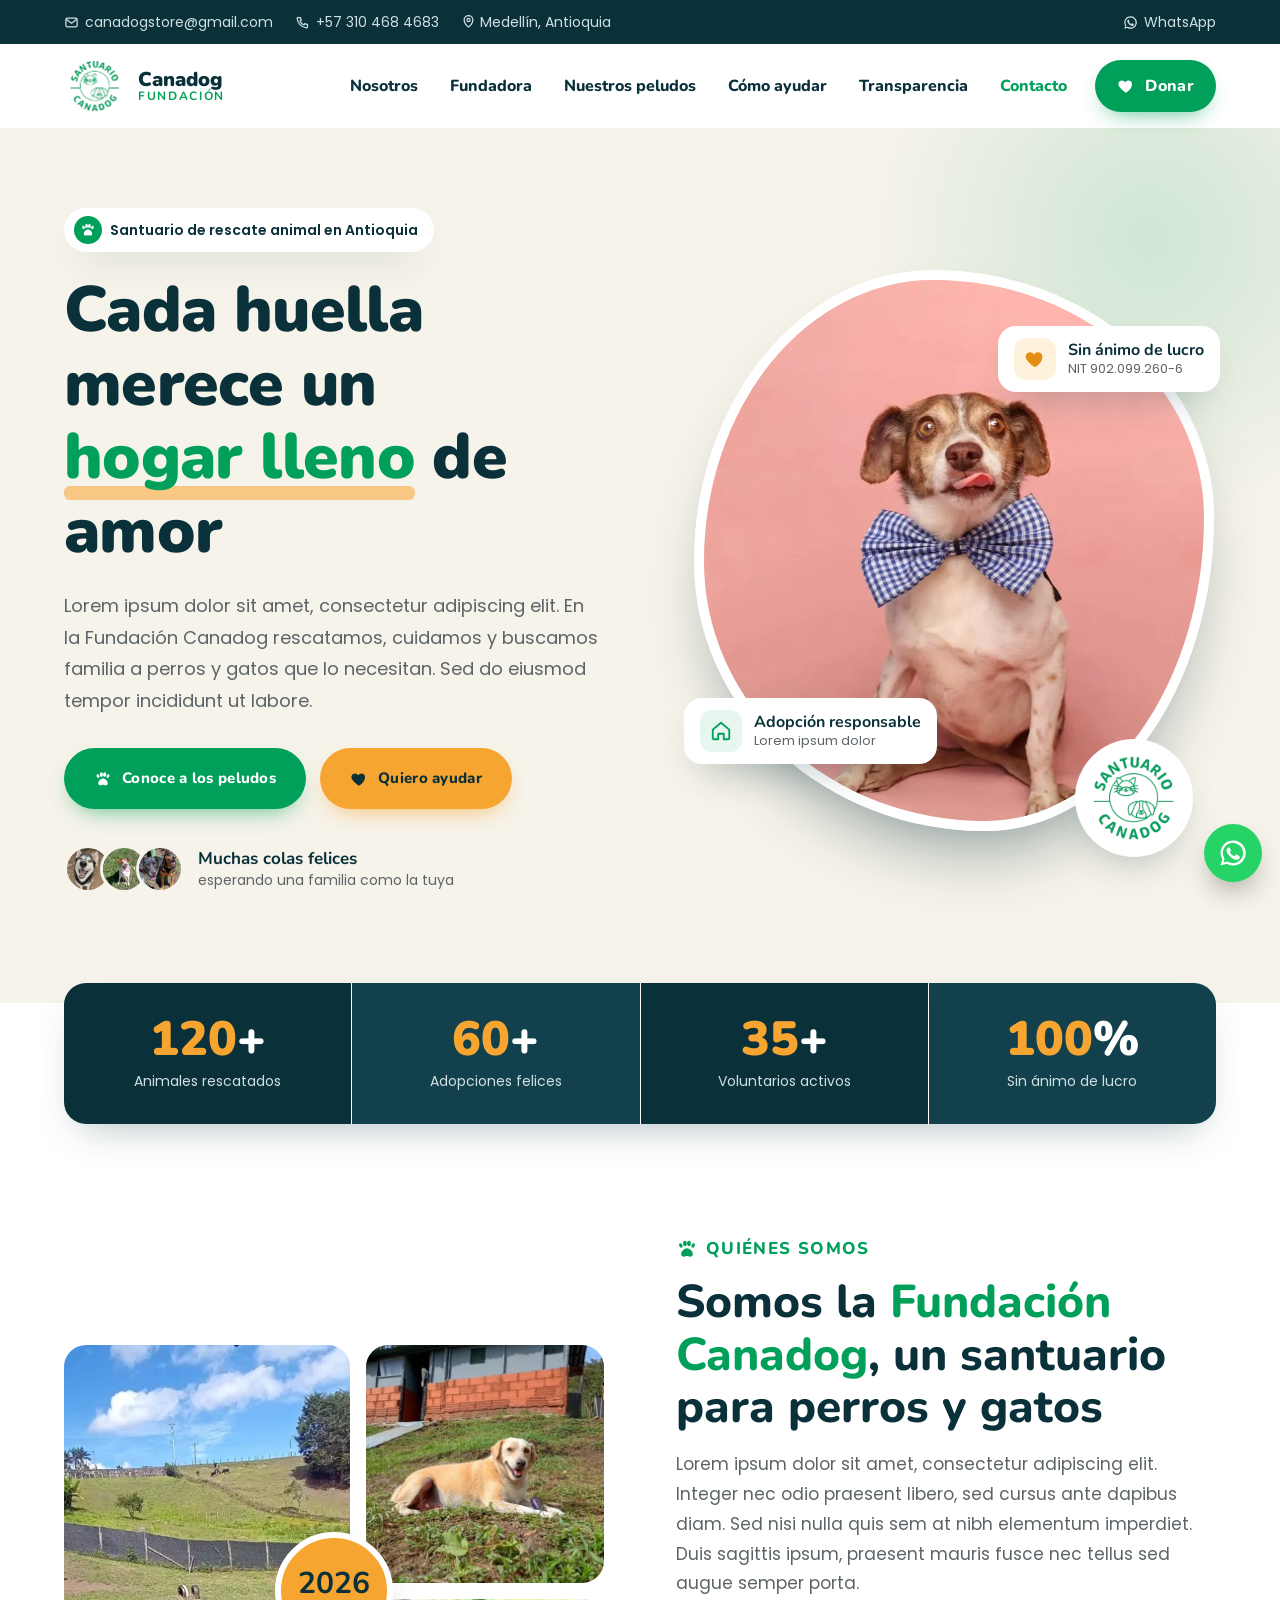
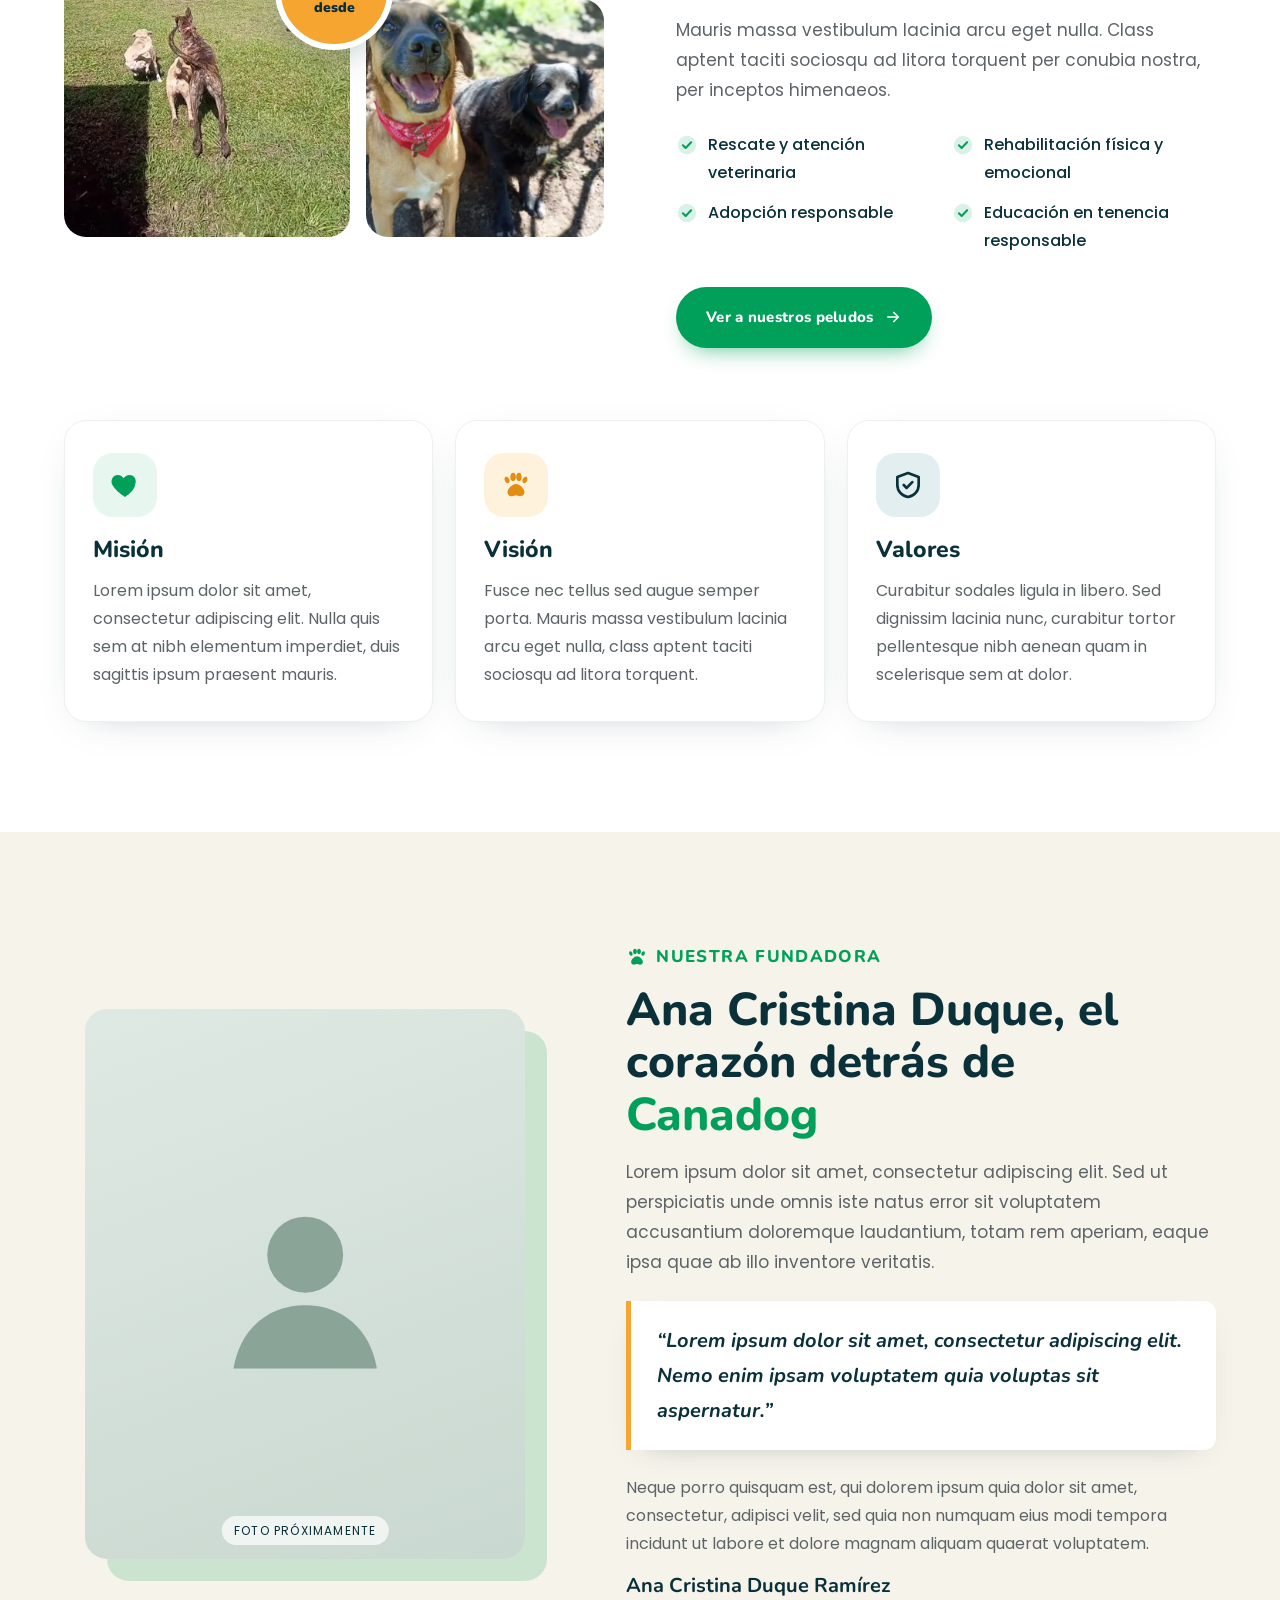
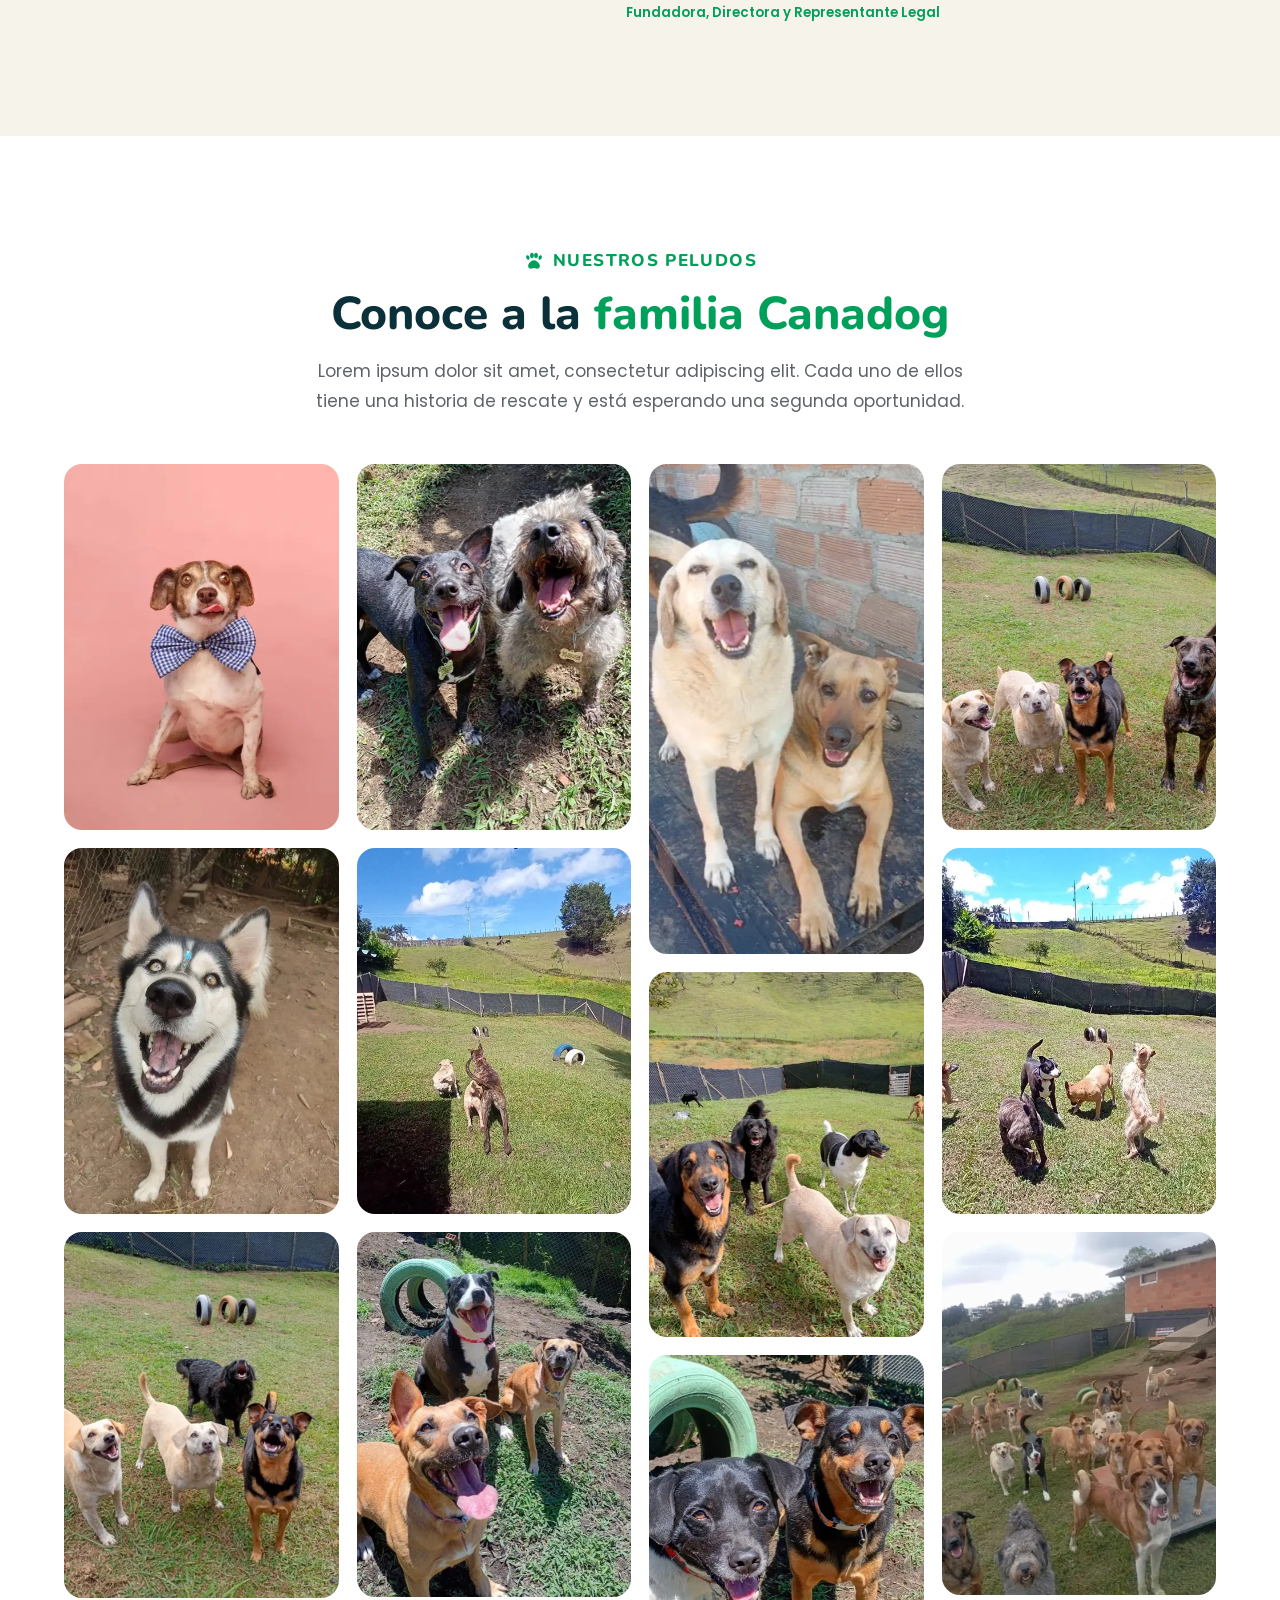
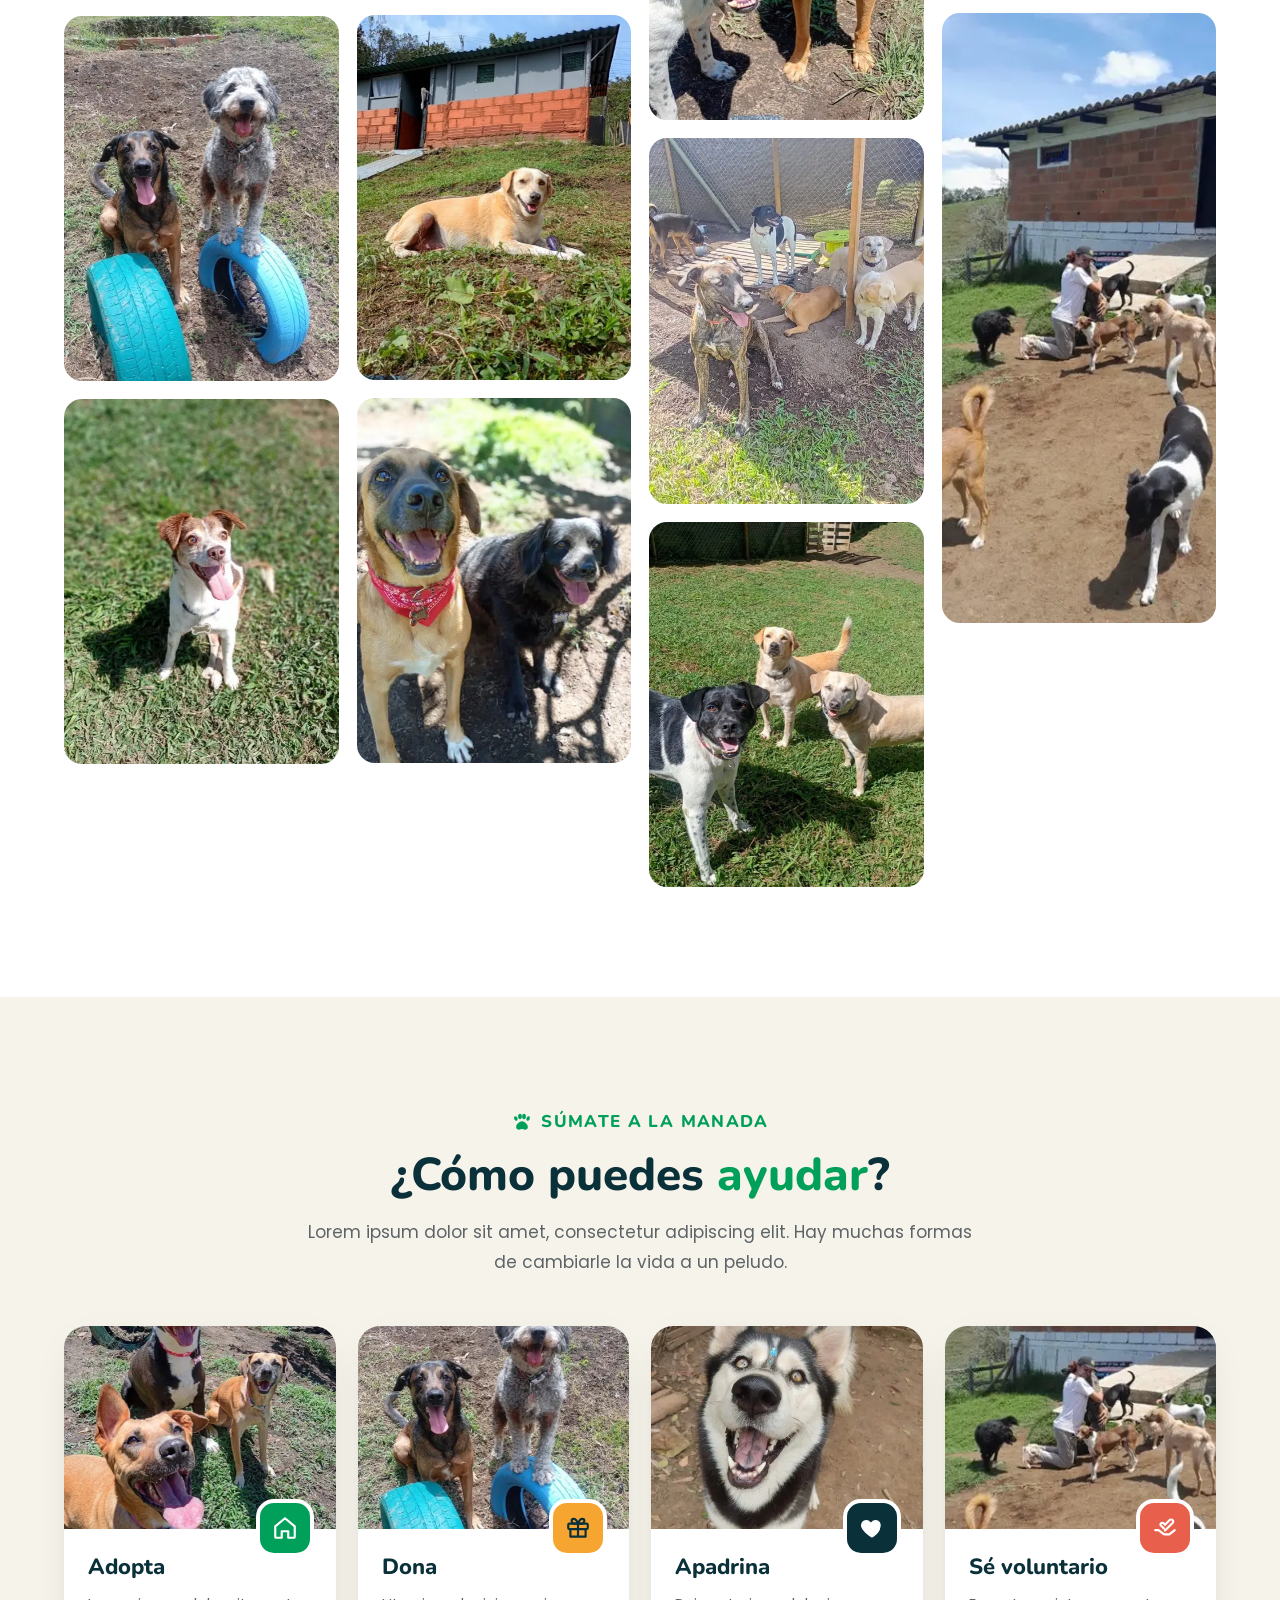
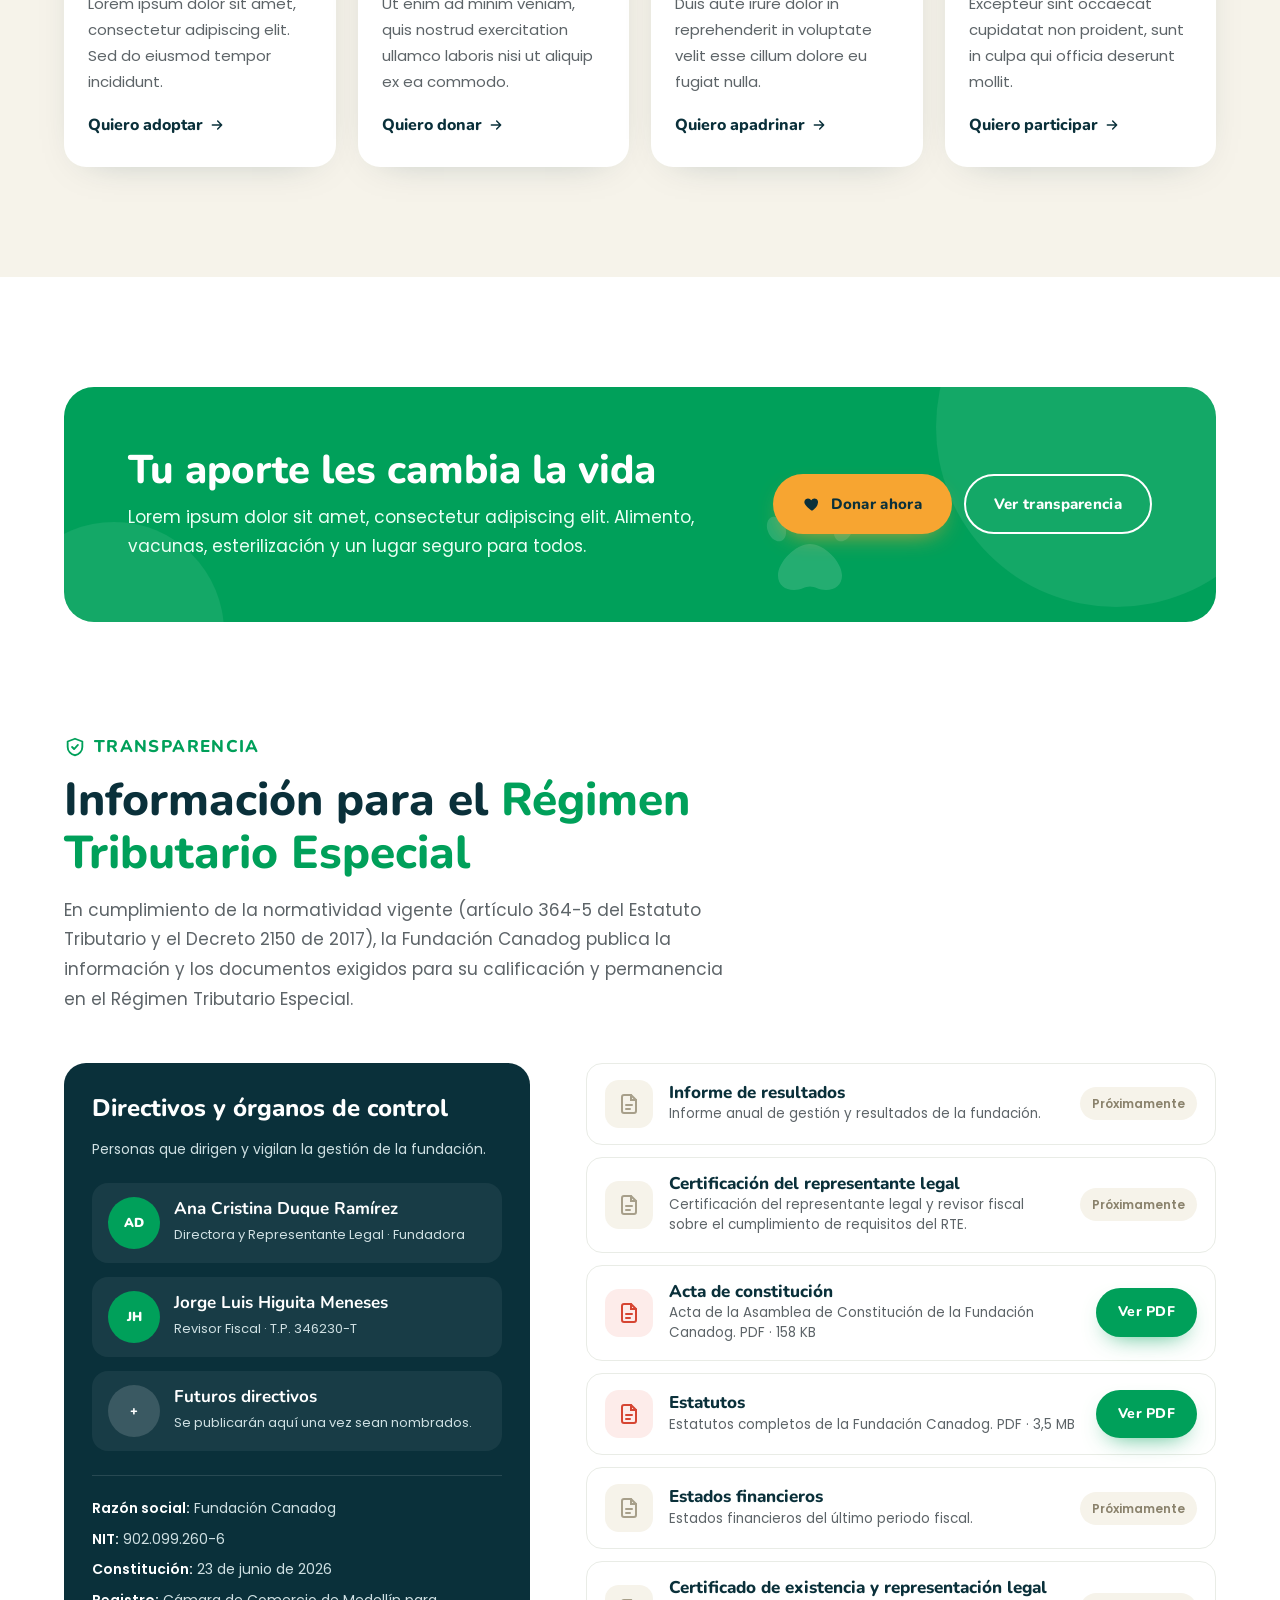
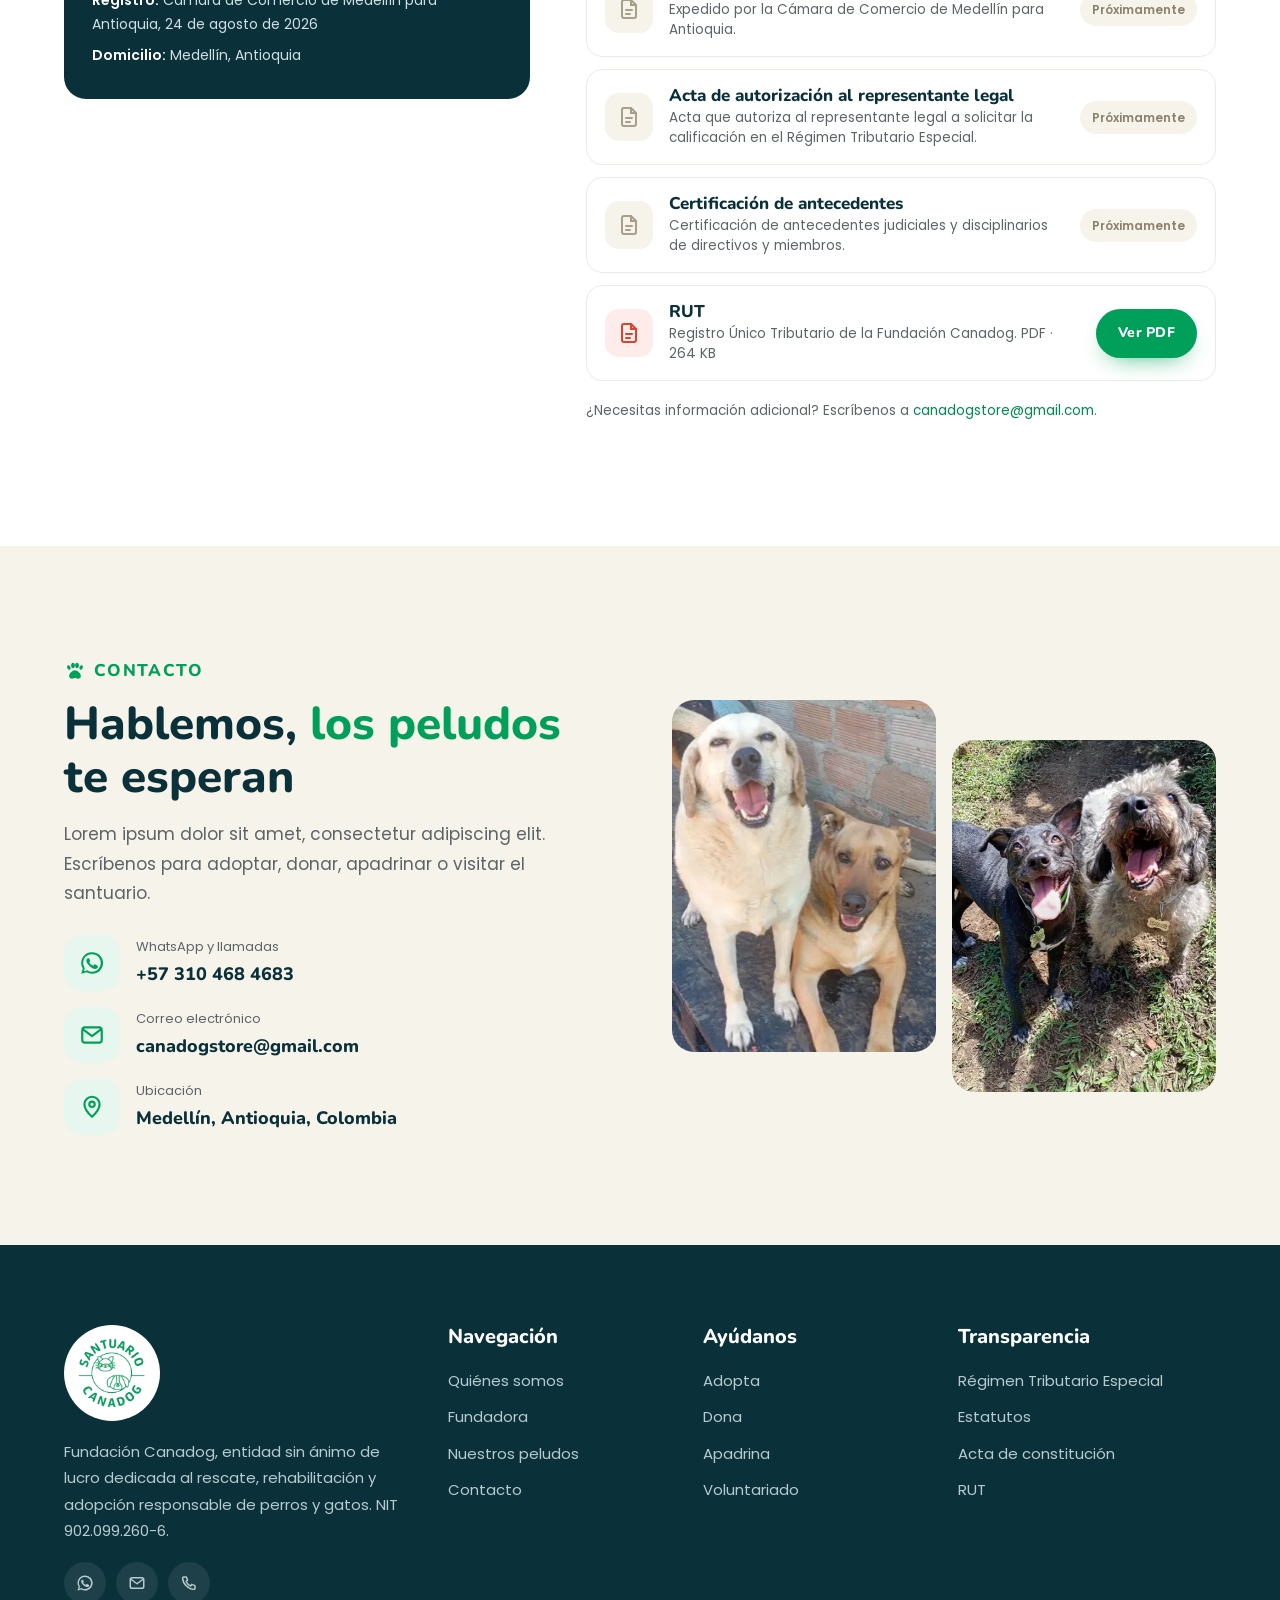
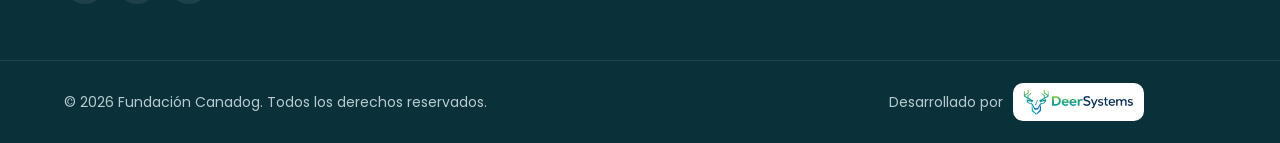
==== index.html @ c07759ce "feat: landing de Fundación Canadog con galería y sección de transparencia RTE - Sitio estático (HTML" ====
<!doctype html>
<html lang="es-CO" class="no-js">
<head>
  <meta charset="utf-8">
  <meta name="viewport" content="width=device-width, initial-scale=1">
  <title>Fundación Canadog | Santuario de rescate y adopción de perros y gatos en Medellín</title>
  <meta name="description" content="Fundación Canadog es un santuario sin ánimo de lucro en Medellín, Antioquia, dedicado al rescate, rehabilitación y adopción responsable de perros y gatos. Conoce a nuestros peludos, dona o adopta.">
  <meta name="keywords" content="Fundación Canadog, Santuario Canadog, rescate animal Medellín, adopción de perros, adopción de gatos, fundación animales Antioquia, donar a animales, régimen tributario especial">
  <meta name="author" content="Fundación Canadog">
  <meta name="robots" content="index, follow, max-image-preview:large">
  <meta name="theme-color" content="#00a05a">
  <!-- TODO: reemplazar el dominio definitivo en canonical, og:url, og:image, JSON-LD, robots.txt y sitemap.xml -->
  <link rel="canonical" href="https://www.fundacioncanadog.org/">

  <!-- Open Graph / redes sociales -->
  <meta property="og:type" content="website">
  <meta property="og:locale" content="es_CO">
  <meta property="og:site_name" content="Fundación Canadog">
  <meta property="og:title" content="Fundación Canadog | Santuario de rescate y adopción en Medellín">
  <meta property="og:description" content="Rescatamos, rehabilitamos y buscamos hogar a perros y gatos. Conoce a nuestros peludos y ayúdanos a cambiar vidas.">
  <meta property="og:url" content="https://www.fundacioncanadog.org/">
  <meta property="og:image" content="https://www.fundacioncanadog.org/assets/img/og-canadog.jpg">
  <meta property="og:image:width" content="1200">
  <meta property="og:image:height" content="630">
  <meta property="og:image:alt" content="Logo del Santuario Canadog junto a un perrito rescatado con corbatín">
  <meta name="twitter:card" content="summary_large_image">
  <meta name="twitter:title" content="Fundación Canadog | Santuario de rescate y adopción en Medellín">
  <meta name="twitter:description" content="Rescatamos, rehabilitamos y buscamos hogar a perros y gatos. Conoce a nuestros peludos y ayúdanos a cambiar vidas.">
  <meta name="twitter:image" content="https://www.fundacioncanadog.org/assets/img/og-canadog.jpg">

  <link rel="icon" type="image/png" href="assets/img/favicon.png">
  <link rel="apple-touch-icon" href="assets/img/favicon.png">
  <link rel="manifest" href="site.webmanifest">

  <link rel="preconnect" href="https://fonts.googleapis.com">
  <link rel="preconnect" href="https://fonts.gstatic.com" crossorigin>
  <link href="https://fonts.googleapis.com/css2?family=Nunito:wght@700;800;900&family=Poppins:ital,wght@0,400;0,500;0,600;1,400&display=swap" rel="stylesheet">
  <link rel="preload" as="image" href="assets/img/animalitos/canadog-19.webp" fetchpriority="high">
  <link rel="stylesheet" href="assets/css/styles.css">

  <script type="application/ld+json">
  {
    "@context": "https://schema.org",
    "@graph": [
      {
        "@type": "NGO",
        "@id": "https://www.fundacioncanadog.org/#organizacion",
        "name": "Fundación Canadog",
        "alternateName": "Santuario Canadog",
        "legalName": "Fundación Canadog",
        "taxID": "902.099.260-6",
        "nonprofitStatus": "NonprofitType",
        "foundingDate": "2026-06-23",
        "url": "https://www.fundacioncanadog.org/",
        "logo": "https://www.fundacioncanadog.org/assets/img/logo-canadog.png",
        "image": "https://www.fundacioncanadog.org/assets/img/og-canadog.jpg",
        "description": "Santuario sin ánimo de lucro dedicado al rescate, rehabilitación y adopción responsable de perros y gatos en Medellín, Antioquia.",
        "email": "canadogstore@gmail.com",
        "telephone": "+57 310 468 4683",
        "address": {
          "@type": "PostalAddress",
          "addressLocality": "Medellín",
          "addressRegion": "Antioquia",
          "addressCountry": "CO"
        },
        "areaServed": "Antioquia, Colombia",
        "founder": {
          "@type": "Person",
          "name": "Ana Cristina Duque Ramírez",
          "jobTitle": "Fundadora y Directora"
        }
      },
      {
        "@type": "WebSite",
        "@id": "https://www.fundacioncanadog.org/#sitio",
        "url": "https://www.fundacioncanadog.org/",
        "name": "Fundación Canadog",
        "inLanguage": "es-CO",
        "publisher": { "@id": "https://www.fundacioncanadog.org/#organizacion" }
      }
    ]
  }
  </script>
  <script>document.documentElement.classList.remove('no-js');</script>
</head>
<body>
  <!-- Iconos SVG reutilizables -->
  <svg width="0" height="0" style="position:absolute" aria-hidden="true" focusable="false">
    <symbol id="i-paw" viewBox="0 0 24 24"><path fill="currentColor" d="M12 11.2c-2.9 0-6.4 3.6-6.4 6.3 0 1.9 1.4 2.9 3.2 2.9 1.4 0 2.2-.7 3.2-.7s1.8.7 3.2.7c1.8 0 3.2-1 3.2-2.9 0-2.7-3.5-6.3-6.4-6.3ZM6.2 10.6c.9-.3 1.3-1.6.8-2.9-.5-1.4-1.7-2.2-2.6-1.9-.9.3-1.3 1.6-.8 2.9.5 1.4 1.7 2.2 2.6 1.9Zm3.6-1.5c1.2 0 2.1-1.4 2.1-3.1S11 2.9 9.8 2.9 7.7 4.3 7.7 6s.9 3.1 2.1 3.1Zm4.4 0c1.2 0 2.1-1.4 2.1-3.1s-.9-3.1-2.1-3.1-2.1 1.4-2.1 3.1.9 3.1 2.1 3.1Zm5.4-3.3c-.9-.3-2.1.5-2.6 1.9-.5 1.3-.1 2.6.8 2.9.9.3 2.1-.5 2.6-1.9.5-1.3.1-2.6-.8-2.9Z"/></symbol>
    <symbol id="i-heart" viewBox="0 0 24 24"><path fill="currentColor" d="M12 21s-7.5-4.6-9.6-9.3C.9 8.3 3 4.5 6.6 4.5c2.1 0 3.5 1.1 4.4 2.5.9-1.4 2.3-2.5 4.4-2.5 3.6 0 5.7 3.8 4.2 7.2C19.5 16.4 12 21 12 21Z"/></symbol>
    <symbol id="i-check" viewBox="0 0 24 24"><circle cx="12" cy="12" r="10" fill="currentColor" opacity=".15"/><path d="m7.5 12.3 3 3 6-6.3" fill="none" stroke="currentColor" stroke-width="2.2" stroke-linecap="round" stroke-linejoin="round"/></symbol>
    <symbol id="i-arrow" viewBox="0 0 24 24"><path d="M5 12h14m-6-6 6 6-6 6" fill="none" stroke="currentColor" stroke-width="2.2" stroke-linecap="round" stroke-linejoin="round"/></symbol>
    <symbol id="i-home" viewBox="0 0 24 24"><path d="M3 10.5 12 3l9 7.5V20a1 1 0 0 1-1 1h-5v-6H9v6H4a1 1 0 0 1-1-1v-9.5Z" fill="none" stroke="currentColor" stroke-width="2" stroke-linejoin="round"/></symbol>
    <symbol id="i-shield" viewBox="0 0 24 24"><path d="M12 3 4 6v6c0 4.6 3.4 8.3 8 9 4.6-.7 8-4.4 8-9V6l-8-3Z" fill="none" stroke="currentColor" stroke-width="2" stroke-linejoin="round"/><path d="m8.8 12 2.2 2.2 4.2-4.4" fill="none" stroke="currentColor" stroke-width="2" stroke-linecap="round" stroke-linejoin="round"/></symbol>
    <symbol id="i-med" viewBox="0 0 24 24"><rect x="3" y="6" width="18" height="14" rx="3" fill="none" stroke="currentColor" stroke-width="2"/><path d="M9 6V4.5A1.5 1.5 0 0 1 10.5 3h3A1.5 1.5 0 0 1 15 4.5V6M12 10v6m-3-3h6" fill="none" stroke="currentColor" stroke-width="2" stroke-linecap="round"/></symbol>
    <symbol id="i-users" viewBox="0 0 24 24"><circle cx="9" cy="8" r="3.5" fill="none" stroke="currentColor" stroke-width="2"/><path d="M2.5 20c.6-3.4 3.2-5.5 6.5-5.5s5.9 2.1 6.5 5.5M16 4.8a3.5 3.5 0 0 1 0 6.4M18 14.8c1.9.8 3.2 2.6 3.5 5.2" fill="none" stroke="currentColor" stroke-width="2" stroke-linecap="round"/></symbol>
    <symbol id="i-gift" viewBox="0 0 24 24"><rect x="3" y="8" width="18" height="5" rx="1" fill="none" stroke="currentColor" stroke-width="2"/><path d="M5 13v7h14v-7M12 8v12M12 8S10.5 3.5 8 3.5 5.5 7 8 8h4Zm0 0s1.5-4.5 4-4.5S18.5 7 16 8h-4Z" fill="none" stroke="currentColor" stroke-width="2" stroke-linejoin="round"/></symbol>
    <symbol id="i-hand" viewBox="0 0 24 24"><path d="M11 12.5 8.4 9.9a1.6 1.6 0 1 1 2.3-2.3L12 9l4.3-4.3a1.9 1.9 0 0 1 2.7 2.7L12 14.3M3 14h3l4.5 3.5a2 2 0 0 0 1.2.4H16l5-3.9" fill="none" stroke="currentColor" stroke-width="2" stroke-linecap="round" stroke-linejoin="round"/></symbol>
    <symbol id="i-phone" viewBox="0 0 24 24"><path d="M5 4h3.5l1.7 4.3-2.2 1.4a11 11 0 0 0 6.3 6.3l1.4-2.2L20 15.5V19a1.5 1.5 0 0 1-1.6 1.5C10.6 20 4 13.4 3.5 5.6A1.5 1.5 0 0 1 5 4Z" fill="none" stroke="currentColor" stroke-width="2" stroke-linejoin="round"/></symbol>
    <symbol id="i-mail" viewBox="0 0 24 24"><rect x="3" y="5" width="18" height="14" rx="2.5" fill="none" stroke="currentColor" stroke-width="2"/><path d="m4 7 8 6 8-6" fill="none" stroke="currentColor" stroke-width="2" stroke-linecap="round" stroke-linejoin="round"/></symbol>
    <symbol id="i-pin" viewBox="0 0 24 24"><path d="M12 21s7-6.2 7-11.5A7 7 0 0 0 5 9.5C5 14.8 12 21 12 21Z" fill="none" stroke="currentColor" stroke-width="2" stroke-linejoin="round"/><circle cx="12" cy="9.5" r="2.5" fill="none" stroke="currentColor" stroke-width="2"/></symbol>
    <symbol id="i-file" viewBox="0 0 24 24"><path d="M14 3H7a2 2 0 0 0-2 2v14a2 2 0 0 0 2 2h10a2 2 0 0 0 2-2V8l-5-5Z" fill="none" stroke="currentColor" stroke-width="2" stroke-linejoin="round"/><path d="M14 3v5h5M9 13h6M9 17h4" fill="none" stroke="currentColor" stroke-width="2" stroke-linecap="round"/></symbol>
    <symbol id="i-clock" viewBox="0 0 24 24"><circle cx="12" cy="12" r="9" fill="none" stroke="currentColor" stroke-width="2"/><path d="M12 7v5l3 2" fill="none" stroke="currentColor" stroke-width="2" stroke-linecap="round"/></symbol>
    <symbol id="i-zoom" viewBox="0 0 24 24"><circle cx="11" cy="11" r="6.5" fill="none" stroke="currentColor" stroke-width="2.2"/><path d="m16 16 4.5 4.5M11 8.5v5M8.5 11h5" fill="none" stroke="currentColor" stroke-width="2.2" stroke-linecap="round"/></symbol>
    <symbol id="i-close" viewBox="0 0 24 24"><path d="m6 6 12 12M18 6 6 18" fill="none" stroke="currentColor" stroke-width="2.2" stroke-linecap="round"/></symbol>
    <symbol id="i-left" viewBox="0 0 24 24"><path d="m15 5-7 7 7 7" fill="none" stroke="currentColor" stroke-width="2.2" stroke-linecap="round" stroke-linejoin="round"/></symbol>
    <symbol id="i-right" viewBox="0 0 24 24"><path d="m9 5 7 7-7 7" fill="none" stroke="currentColor" stroke-width="2.2" stroke-linecap="round" stroke-linejoin="round"/></symbol>
    <symbol id="i-menu" viewBox="0 0 24 24"><path d="M4 7h16M4 12h16M4 17h10" fill="none" stroke="currentColor" stroke-width="2.2" stroke-linecap="round"/></symbol>
    <symbol id="i-person" viewBox="0 0 24 24"><circle cx="12" cy="8.5" r="4.5" fill="currentColor"/><path d="M3.5 22c.8-4.8 4.2-7.5 8.5-7.5s7.7 2.7 8.5 7.5Z" fill="currentColor"/></symbol>
    <symbol id="i-whatsapp" viewBox="0 0 24 24"><path fill="currentColor" d="M12 2a9.9 9.9 0 0 0-8.5 15L2 22l5.1-1.4A10 10 0 1 0 12 2Zm0 18.1a8.1 8.1 0 0 1-4.2-1.2l-.3-.2-3 .8.8-2.9-.2-.3A8.1 8.1 0 1 1 12 20.1Zm4.5-6.1c-.2-.1-1.5-.7-1.7-.8-.2-.1-.4-.1-.6.1l-.8 1c-.1.2-.3.2-.5.1a6.6 6.6 0 0 1-3.3-2.9c-.2-.4.2-.4.7-1.3.1-.2 0-.3 0-.4l-.8-1.8c-.2-.5-.4-.4-.6-.4h-.5a1 1 0 0 0-.7.3 3 3 0 0 0-.9 2.2 5.2 5.2 0 0 0 1.1 2.7 11.8 11.8 0 0 0 4.5 4c1.7.7 2.3.8 3.2.6.5-.1 1.5-.6 1.7-1.2.2-.6.2-1.1.2-1.2-.1-.1-.3-.2-.5-.3Z"/></symbol>
  </svg>

  <a class="skip-link" href="#contenido">Saltar al contenido</a>

  <div class="topbar">
    <div class="container">
      <div class="topbar__info">
        <a href="mailto:canadogstore@gmail.com"><svg aria-hidden="true"><use href="#i-mail"/></svg>canadogstore@gmail.com</a>
        <a href="tel:+573104684683"><svg aria-hidden="true"><use href="#i-phone"/></svg>+57 310 468 4683</a>
        <span><svg aria-hidden="true" style="width:15px;height:15px;vertical-align:-2px"><use href="#i-pin"/></svg> Medellín, Antioquia</span>
      </div>
      <div class="topbar__social">
        <a href="https://wa.me/573104684683" target="_blank" rel="noopener" aria-label="Escríbenos por WhatsApp"><svg aria-hidden="true"><use href="#i-whatsapp"/></svg>WhatsApp</a>
      </div>
    </div>
  </div>

  <header class="site-header" id="top">
    <div class="container">
      <a class="brand" href="#top" aria-label="Fundación Canadog, ir al inicio">
        <img src="assets/img/logo-canadog.webp" alt="Logo Santuario Canadog" width="62" height="62">
        <span class="brand__name">Canadog <small>Fundación</small></span>
      </a>
      <button class="nav-toggle" type="button" aria-controls="menu" aria-expanded="false" aria-label="Abrir menú">
        <svg aria-hidden="true"><use href="#i-menu"/></svg>
      </button>
      <nav class="nav" id="menu" aria-label="Menú principal">
        <ul class="nav__list">
          <li><a href="#nosotros">Nosotros</a></li>
          <li><a href="#fundadora">Fundadora</a></li>
          <li><a href="#peludos">Nuestros peludos</a></li>
          <li><a href="#ayudar">Cómo ayudar</a></li>
          <li><a href="#transparencia">Transparencia</a></li>
          <li><a href="#contacto">Contacto</a></li>
          <li class="nav__cta"><a class="btn btn--sm" href="#ayudar"><svg aria-hidden="true"><use href="#i-heart"/></svg>Donar</a></li>
        </ul>
      </nav>
    </div>
  </header>

  <main id="contenido">

    <!-- ============ HERO ============ -->
    <section class="hero" aria-labelledby="hero-title">
      <div class="container">
        <div class="hero__text reveal">
          <p class="hero__eyebrow"><span><svg aria-hidden="true"><use href="#i-paw"/></svg></span>Santuario de rescate animal en Antioquia</p>
          <h1 id="hero-title">Cada huella merece un <em>hogar lleno</em> de amor</h1>
          <p class="hero__lead">Lorem ipsum dolor sit amet, consectetur adipiscing elit. En la Fundación Canadog rescatamos, cuidamos y buscamos familia a perros y gatos que lo necesitan. Sed do eiusmod tempor incididunt ut labore.</p>
          <div class="hero__actions">
            <a class="btn" href="#peludos"><svg aria-hidden="true"><use href="#i-paw"/></svg>Conoce a los peludos</a>
            <a class="btn btn--accent" href="#ayudar"><svg aria-hidden="true"><use href="#i-heart"/></svg>Quiero ayudar</a>
          </div>
          <div class="hero__trust">
            <div class="avatars" aria-hidden="true">
              <img src="assets/img/animalitos/thumbs/canadog-07.webp" alt="" width="48" height="48">
              <img src="assets/img/animalitos/thumbs/canadog-10.webp" alt="" width="48" height="48">
              <img src="assets/img/animalitos/thumbs/canadog-16.webp" alt="" width="48" height="48">
            </div>
            <p><strong>Muchas colas felices</strong>esperando una familia como la tuya</p>
          </div>
        </div>

        <div class="hero__media reveal">
          <div class="hero__blob">
            <img src="assets/img/animalitos/canadog-19.webp"
                 srcset="assets/img/animalitos/thumbs/canadog-19.webp 480w, assets/img/animalitos/canadog-19.webp 825w"
                 sizes="(min-width: 992px) 520px, 90vw"
                 alt="Perrito criollo rescatado por la Fundación Canadog, con corbatín de cuadros sobre fondo rosado"
                 width="825" height="1100" fetchpriority="high">
          </div>
          <div class="hero__badge hero__badge--a floating">
            <span class="ico"><svg aria-hidden="true"><use href="#i-home"/></svg></span>
            <span><strong>Adopción responsable</strong>Lorem ipsum dolor</span>
          </div>
          <div class="hero__badge hero__badge--b floating floating--delay">
            <span class="ico"><svg aria-hidden="true"><use href="#i-heart"/></svg></span>
            <span><strong>Sin ánimo de lucro</strong>NIT 902.099.260-6</span>
          </div>
          <img class="hero__logo" src="assets/img/logo-canadog.webp" alt="" width="118" height="118" aria-hidden="true">
        </div>
      </div>
    </section>

    <!-- ============ CONTADORES ============ -->
    <!-- PLACEHOLDER: reemplazar las cifras por datos reales de la fundación -->
    <section class="stats" aria-label="Canadog en cifras">
      <div class="container">
        <div class="stats__grid">
          <div class="stat"><strong><span data-count="120">120</span>+</strong><p>Animales rescatados</p></div>
          <div class="stat"><strong><span data-count="60">60</span>+</strong><p>Adopciones felices</p></div>
          <div class="stat"><strong><span data-count="35">35</span>+</strong><p>Voluntarios activos</p></div>
          <div class="stat"><strong><span data-count="100">100</span>%</strong><p>Sin ánimo de lucro</p></div>
        </div>
      </div>
    </section>

    <!-- ============ NOSOTROS ============ -->
    <section class="section" id="nosotros" aria-labelledby="nosotros-title">
      <div class="container">
        <div class="about">
          <div class="about__collage reveal">
            <img class="tall" src="assets/img/animalitos/thumbs/canadog-09.webp" alt="Vista del Santuario Canadog entre montañas, con perros jugando en el prado" width="480" height="640" loading="lazy">
            <img class="sq" src="assets/img/animalitos/thumbs/canadog-06.webp" alt="Perrita de pelaje dorado descansando en el césped junto a la casa del santuario" width="481" height="640" loading="lazy">
            <img class="sq" src="assets/img/animalitos/thumbs/canadog-13.webp" alt="Perrita con pañoleta roja junto a un perro negro en el santuario" width="481" height="640" loading="lazy">
            <div class="about__stamp" aria-hidden="true"><span><b>2026</b>desde</span></div>
          </div>
          <div class="reveal">
            <div class="section-title" style="margin-bottom:0">
              <p class="sub-title"><svg aria-hidden="true"><use href="#i-paw"/></svg>Quiénes somos</p>
              <h2 id="nosotros-title">Somos la <span>Fundación Canadog</span>, un santuario para perros y gatos</h2>
              <p>Lorem ipsum dolor sit amet, consectetur adipiscing elit. Integer nec odio praesent libero, sed cursus ante dapibus diam. Sed nisi nulla quis sem at nibh elementum imperdiet. Duis sagittis ipsum, praesent mauris fusce nec tellus sed augue semper porta.</p>
              <p>Mauris massa vestibulum lacinia arcu eget nulla. Class aptent taciti sociosqu ad litora torquent per conubia nostra, per inceptos himenaeos.</p>
            </div>
            <ul class="checklist">
              <li><svg aria-hidden="true"><use href="#i-check"/></svg>Rescate y atención veterinaria</li>
              <li><svg aria-hidden="true"><use href="#i-check"/></svg>Rehabilitación física y emocional</li>
              <li><svg aria-hidden="true"><use href="#i-check"/></svg>Adopción responsable</li>
              <li><svg aria-hidden="true"><use href="#i-check"/></svg>Educación en tenencia responsable</li>
            </ul>
            <a class="btn" href="#peludos">Ver a nuestros peludos <svg aria-hidden="true"><use href="#i-arrow"/></svg></a>
          </div>
        </div>

        <div class="pillars">
          <article class="pillar reveal">
            <div class="ico"><svg aria-hidden="true"><use href="#i-heart"/></svg></div>
            <h3>Misión</h3>
            <p>Lorem ipsum dolor sit amet, consectetur adipiscing elit. Nulla quis sem at nibh elementum imperdiet, duis sagittis ipsum praesent mauris.</p>
          </article>
          <article class="pillar reveal">
            <div class="ico"><svg aria-hidden="true"><use href="#i-paw"/></svg></div>
            <h3>Visión</h3>
            <p>Fusce nec tellus sed augue semper porta. Mauris massa vestibulum lacinia arcu eget nulla, class aptent taciti sociosqu ad litora torquent.</p>
          </article>
          <article class="pillar reveal">
            <div class="ico"><svg aria-hidden="true"><use href="#i-shield"/></svg></div>
            <h3>Valores</h3>
            <p>Curabitur sodales ligula in libero. Sed dignissim lacinia nunc, curabitur tortor pellentesque nibh aenean quam in scelerisque sem at dolor.</p>
          </article>
        </div>
      </div>
    </section>

    <!-- ============ FUNDADORA ============ -->
    <section class="section section--cream" id="fundadora" aria-labelledby="fundadora-title">
      <div class="container">
        <div class="founder">
          <div class="founder__photo reveal">
            <!-- PLACEHOLDER: reemplazar por la foto de Ana (assets/img/ana-cristina-duque.webp, 4:5) -->
            <div class="founder__placeholder" role="img" aria-label="Foto de Ana Cristina Duque Ramírez, fundadora de Canadog (próximamente)">
              <svg aria-hidden="true" viewBox="0 0 24 24"><use href="#i-person"/></svg>
              <span>Foto próximamente</span>
            </div>
          </div>
          <div class="reveal">
            <div class="section-title" style="margin-bottom:0">
              <p class="sub-title"><svg aria-hidden="true"><use href="#i-paw"/></svg>Nuestra fundadora</p>
              <h2 id="fundadora-title">Ana Cristina Duque, el corazón detrás de <span>Canadog</span></h2>
              <p>Lorem ipsum dolor sit amet, consectetur adipiscing elit. Sed ut perspiciatis unde omnis iste natus error sit voluptatem accusantium doloremque laudantium, totam rem aperiam, eaque ipsa quae ab illo inventore veritatis.</p>
            </div>
            <blockquote>“Lorem ipsum dolor sit amet, consectetur adipiscing elit. Nemo enim ipsam voluptatem quia voluptas sit aspernatur.”</blockquote>
            <p>Neque porro quisquam est, qui dolorem ipsum quia dolor sit amet, consectetur, adipisci velit, sed quia non numquam eius modi tempora incidunt ut labore et dolore magnam aliquam quaerat voluptatem.</p>
            <div class="founder__sign">
              <div>
                <strong>Ana Cristina Duque Ramírez</strong>
                <small>Fundadora, Directora y Representante Legal</small>
              </div>
            </div>
          </div>
        </div>
      </div>
    </section>

    <!-- ============ GALERÍA ============ -->
    <section class="section" id="peludos" aria-labelledby="peludos-title">
      <div class="container">
        <div class="section-title section-title--center reveal">
          <p class="sub-title"><svg aria-hidden="true"><use href="#i-paw"/></svg>Nuestros peludos</p>
          <h2 id="peludos-title">Conoce a la <span>familia Canadog</span></h2>
          <p>Lorem ipsum dolor sit amet, consectetur adipiscing elit. Cada uno de ellos tiene una historia de rescate y está esperando una segunda oportunidad.</p>
        </div>

        <div class="gallery" data-gallery>
          <button class="gallery__item" type="button" data-full="assets/img/animalitos/canadog-19.webp"><img src="assets/img/animalitos/thumbs/canadog-19.webp" alt="Perrito criollo con corbatín de cuadros sobre fondo rosado" width="480" height="640" loading="lazy"><span class="gallery__zoom" aria-hidden="true"><svg><use href="#i-zoom"/></svg></span></button>
          <button class="gallery__item" type="button" data-full="assets/img/animalitos/canadog-07.webp"><img src="assets/img/animalitos/thumbs/canadog-07.webp" alt="Perro husky de ojos claros mirando a la cámara en el santuario" width="480" height="640" loading="lazy"><span class="gallery__zoom" aria-hidden="true"><svg><use href="#i-zoom"/></svg></span></button>
          <button class="gallery__item" type="button" data-full="assets/img/animalitos/canadog-02.webp"><img src="assets/img/animalitos/thumbs/canadog-02.webp" alt="Cuatro perros rescatados posando en el prado del santuario" width="481" height="640" loading="lazy"><span class="gallery__zoom" aria-hidden="true"><svg><use href="#i-zoom"/></svg></span></button>
          <button class="gallery__item" type="button" data-full="assets/img/animalitos/canadog-12.webp"><img src="assets/img/animalitos/thumbs/canadog-12.webp" alt="Dos perros apoyados sobre llantas de colores en el parque de juegos" width="481" height="640" loading="lazy"><span class="gallery__zoom" aria-hidden="true"><svg><use href="#i-zoom"/></svg></span></button>
          <button class="gallery__item" type="button" data-full="assets/img/animalitos/canadog-10.webp"><img src="assets/img/animalitos/thumbs/canadog-10.webp" alt="Perrito blanco con manchas cafés sentado en el césped" width="481" height="640" loading="lazy"><span class="gallery__zoom" aria-hidden="true"><svg><use href="#i-zoom"/></svg></span></button>
          <button class="gallery__item" type="button" data-full="assets/img/animalitos/canadog-18.webp"><img src="assets/img/animalitos/thumbs/canadog-18.webp" alt="Perro negro y perro lanudo gris sonriendo a la cámara" width="481" height="640" loading="lazy"><span class="gallery__zoom" aria-hidden="true"><svg><use href="#i-zoom"/></svg></span></button>
          <button class="gallery__item" type="button" data-full="assets/img/animalitos/canadog-09.webp"><img src="assets/img/animalitos/thumbs/canadog-09.webp" alt="Vista del Santuario Canadog entre montañas con perros jugando" width="480" height="640" loading="lazy"><span class="gallery__zoom" aria-hidden="true"><svg><use href="#i-zoom"/></svg></span></button>
          <button class="gallery__item" type="button" data-full="assets/img/animalitos/canadog-15.webp"><img src="assets/img/animalitos/thumbs/canadog-15.webp" alt="Tres perros felices junto a las llantas del parque de juegos" width="481" height="640" loading="lazy"><span class="gallery__zoom" aria-hidden="true"><svg><use href="#i-zoom"/></svg></span></button>
          <button class="gallery__item" type="button" data-full="assets/img/animalitos/canadog-06.webp"><img src="assets/img/animalitos/thumbs/canadog-06.webp" alt="Perrita dorada descansando en el césped frente a la casa del santuario" width="481" height="640" loading="lazy"><span class="gallery__zoom" aria-hidden="true"><svg><use href="#i-zoom"/></svg></span></button>
          <button class="gallery__item" type="button" data-full="assets/img/animalitos/canadog-13.webp"><img src="assets/img/animalitos/thumbs/canadog-13.webp" alt="Perrita con pañoleta roja junto a un perro negro" width="481" height="640" loading="lazy"><span class="gallery__zoom" aria-hidden="true"><svg><use href="#i-zoom"/></svg></span></button>
          <button class="gallery__item" type="button" data-full="assets/img/animalitos/canadog-17.webp"><img src="assets/img/animalitos/thumbs/canadog-17.webp" alt="Perra labradora y perro criollo sentados juntos" width="359" height="640" loading="lazy"><span class="gallery__zoom" aria-hidden="true"><svg><use href="#i-zoom"/></svg></span></button>
          <button class="gallery__item" type="button" data-full="assets/img/animalitos/canadog-05.webp"><img src="assets/img/animalitos/thumbs/canadog-05.webp" alt="Perros jugando en el prado del santuario" width="481" height="640" loading="lazy"><span class="gallery__zoom" aria-hidden="true"><svg><use href="#i-zoom"/></svg></span></button>
          <button class="gallery__item" type="button" data-full="assets/img/animalitos/canadog-16.webp"><img src="assets/img/animalitos/thumbs/canadog-16.webp" alt="Dos perros criollos sonriendo a la cámara" width="481" height="640" loading="lazy"><span class="gallery__zoom" aria-hidden="true"><svg><use href="#i-zoom"/></svg></span></button>
          <button class="gallery__item" type="button" data-full="assets/img/animalitos/canadog-08.webp"><img src="assets/img/animalitos/thumbs/canadog-08.webp" alt="Perros compartiendo bajo la sombra en el santuario" width="480" height="640" loading="lazy"><span class="gallery__zoom" aria-hidden="true"><svg><use href="#i-zoom"/></svg></span></button>
          <button class="gallery__item" type="button" data-full="assets/img/animalitos/canadog-14.webp"><img src="assets/img/animalitos/thumbs/canadog-14.webp" alt="Perros de distintas razas disfrutando del césped" width="481" height="640" loading="lazy"><span class="gallery__zoom" aria-hidden="true"><svg><use href="#i-zoom"/></svg></span></button>
          <button class="gallery__item" type="button" data-full="assets/img/animalitos/canadog-03.webp"><img src="assets/img/animalitos/thumbs/canadog-03.webp" alt="Grupo de perros sonrientes en la zona verde del santuario" width="481" height="640" loading="lazy"><span class="gallery__zoom" aria-hidden="true"><svg><use href="#i-zoom"/></svg></span></button>
          <button class="gallery__item" type="button" data-full="assets/img/animalitos/canadog-11.webp"><img src="assets/img/animalitos/thumbs/canadog-11.webp" alt="Perros explorando el prado bajo el cielo azul" width="480" height="640" loading="lazy"><span class="gallery__zoom" aria-hidden="true"><svg><use href="#i-zoom"/></svg></span></button>
          <button class="gallery__item" type="button" data-full="assets/img/animalitos/canadog-04.webp"><img src="assets/img/animalitos/thumbs/canadog-04.webp" alt="Manada de perros rescatados en el santuario" width="484" height="640" loading="lazy"><span class="gallery__zoom" aria-hidden="true"><svg><use href="#i-zoom"/></svg></span></button>
          <button class="gallery__item" type="button" data-full="assets/img/animalitos/canadog-01.webp"><img src="assets/img/animalitos/thumbs/canadog-01.webp" alt="Voluntaria compartiendo con varios perros en el patio del santuario" width="288" height="640" loading="lazy"><span class="gallery__zoom" aria-hidden="true"><svg><use href="#i-zoom"/></svg></span></button>
        </div>
      </div>
    </section>

    <!-- ============ CÓMO AYUDAR ============ -->
    <section class="section section--cream" id="ayudar" aria-labelledby="ayudar-title">
      <div class="container">
        <div class="section-title section-title--center reveal">
          <p class="sub-title"><svg aria-hidden="true"><use href="#i-paw"/></svg>Súmate a la manada</p>
          <h2 id="ayudar-title">¿Cómo puedes <span>ayudar</span>?</h2>
          <p>Lorem ipsum dolor sit amet, consectetur adipiscing elit. Hay muchas formas de cambiarle la vida a un peludo.</p>
        </div>
        <div class="help-grid">
          <article class="help-card reveal">
            <div class="help-card__img"><img src="assets/img/animalitos/thumbs/canadog-15.webp" alt="Perros esperando ser adoptados" width="481" height="640" loading="lazy"></div>
            <div class="help-card__body">
              <span class="help-card__ico"><svg aria-hidden="true"><use href="#i-home"/></svg></span>
              <h3>Adopta</h3>
              <p>Lorem ipsum dolor sit amet, consectetur adipiscing elit. Sed do eiusmod tempor incididunt.</p>
              <a class="link-arrow" href="https://wa.me/573104684683?text=Hola%2C%20quiero%20adoptar%20un%20peludo%20de%20Canadog" target="_blank" rel="noopener">Quiero adoptar <svg aria-hidden="true"><use href="#i-arrow"/></svg></a>
            </div>
          </article>
          <article class="help-card reveal">
            <div class="help-card__img"><img src="assets/img/animalitos/thumbs/canadog-12.webp" alt="Perros jugando gracias a las donaciones" width="481" height="640" loading="lazy"></div>
            <div class="help-card__body">
              <span class="help-card__ico"><svg aria-hidden="true"><use href="#i-gift"/></svg></span>
              <h3>Dona</h3>
              <p>Ut enim ad minim veniam, quis nostrud exercitation ullamco laboris nisi ut aliquip ex ea commodo.</p>
              <a class="link-arrow" href="https://wa.me/573104684683?text=Hola%2C%20quiero%20hacer%20una%20donaci%C3%B3n%20a%20Canadog" target="_blank" rel="noopener">Quiero donar <svg aria-hidden="true"><use href="#i-arrow"/></svg></a>
            </div>
          </article>
          <article class="help-card reveal">
            <div class="help-card__img"><img src="assets/img/animalitos/thumbs/canadog-07.webp" alt="Husky del santuario que puede ser apadrinado" width="480" height="640" loading="lazy"></div>
            <div class="help-card__body">
              <span class="help-card__ico"><svg aria-hidden="true"><use href="#i-heart"/></svg></span>
              <h3>Apadrina</h3>
              <p>Duis aute irure dolor in reprehenderit in voluptate velit esse cillum dolore eu fugiat nulla.</p>
              <a class="link-arrow" href="https://wa.me/573104684683?text=Hola%2C%20quiero%20apadrinar%20un%20peludo%20de%20Canadog" target="_blank" rel="noopener">Quiero apadrinar <svg aria-hidden="true"><use href="#i-arrow"/></svg></a>
            </div>
          </article>
          <article class="help-card reveal">
            <div class="help-card__img"><img src="assets/img/animalitos/thumbs/canadog-01.webp" alt="Voluntaria cuidando a los perros del santuario" width="288" height="640" loading="lazy"></div>
            <div class="help-card__body">
              <span class="help-card__ico"><svg aria-hidden="true"><use href="#i-hand"/></svg></span>
              <h3>Sé voluntario</h3>
              <p>Excepteur sint occaecat cupidatat non proident, sunt in culpa qui officia deserunt mollit.</p>
              <a class="link-arrow" href="https://wa.me/573104684683?text=Hola%2C%20quiero%20ser%20voluntario%20en%20Canadog" target="_blank" rel="noopener">Quiero participar <svg aria-hidden="true"><use href="#i-arrow"/></svg></a>
            </div>
          </article>
        </div>
      </div>
    </section>

    <!-- ============ CTA ============ -->
    <section class="section" style="padding-bottom:0" aria-label="Invitación a donar">
      <div class="container">
        <div class="cta-band reveal">
          <div style="position:relative;z-index:1">
            <h2>Tu aporte les cambia la vida</h2>
            <p>Lorem ipsum dolor sit amet, consectetur adipiscing elit. Alimento, vacunas, esterilización y un lugar seguro para todos.</p>
          </div>
          <div class="cta-band__actions">
            <a class="btn btn--accent" href="https://wa.me/573104684683?text=Hola%2C%20quiero%20hacer%20una%20donaci%C3%B3n%20a%20Canadog" target="_blank" rel="noopener"><svg aria-hidden="true"><use href="#i-heart"/></svg>Donar ahora</a>
            <a class="btn btn--ghost" href="#transparencia">Ver transparencia</a>
          </div>
          <svg class="paws-deco" aria-hidden="true" viewBox="0 0 24 24"><use href="#i-paw"/></svg>
        </div>
      </div>
    </section>

    <!-- ============ TRANSPARENCIA / RTE ============ -->
    <section class="section" id="transparencia" aria-labelledby="transparencia-title">
      <div class="container">
        <div class="section-title reveal">
          <p class="sub-title"><svg aria-hidden="true"><use href="#i-shield"/></svg>Transparencia</p>
          <h2 id="transparencia-title">Información para el <span>Régimen Tributario Especial</span></h2>
          <p>En cumplimiento de la normatividad vigente (artículo 364-5 del Estatuto Tributario y el Decreto 2150 de 2017), la Fundación Canadog publica la información y los documentos exigidos para su calificación y permanencia en el Régimen Tributario Especial.</p>
        </div>

        <div class="transp">
          <aside class="board-card reveal" aria-labelledby="directivos-title">
            <h3 id="directivos-title">Directivos y órganos de control</h3>
            <p class="muted">Personas que dirigen y vigilan la gestión de la fundación.</p>
            <ul class="board-list">
              <li class="board-item">
                <span class="board-item__avatar" aria-hidden="true">AD</span>
                <div><strong>Ana Cristina Duque Ramírez</strong><span>Directora y Representante Legal · Fundadora</span></div>
              </li>
              <li class="board-item">
                <span class="board-item__avatar" aria-hidden="true">JH</span>
                <div><strong>Jorge Luis Higuita Meneses</strong><span>Revisor Fiscal · T.P. 346230-T</span></div>
              </li>
              <li class="board-item board-item--pending">
                <span class="board-item__avatar" aria-hidden="true">+</span>
                <div><strong>Futuros directivos</strong><span>Se publicarán aquí una vez sean nombrados.</span></div>
              </li>
            </ul>
            <div class="entity-data">
              <span><b>Razón social:</b> Fundación Canadog</span>
              <span><b>NIT:</b> 902.099.260-6</span>
              <span><b>Constitución:</b> 23 de junio de 2026</span>
              <span><b>Registro:</b> Cámara de Comercio de Medellín para Antioquia, 24 de agosto de 2026</span>
              <span><b>Domicilio:</b> Medellín, Antioquia</span>
            </div>
          </aside>

          <div class="reveal">
            <h3 class="sr-only">Documentos exigidos</h3>
            <ul class="docs">
              <li class="doc doc--pending">
                <span class="doc__ico"><svg aria-hidden="true"><use href="#i-file"/></svg></span>
                <div><h3>Informe de resultados</h3><p>Informe anual de gestión y resultados de la fundación.</p></div>
                <div class="doc__action"><span class="tag">Próximamente</span></div>
              </li>
              <li class="doc doc--pending">
                <span class="doc__ico"><svg aria-hidden="true"><use href="#i-file"/></svg></span>
                <div><h3>Certificación del representante legal</h3><p>Certificación del representante legal y revisor fiscal sobre el cumplimiento de requisitos del RTE.</p></div>
                <div class="doc__action"><span class="tag">Próximamente</span></div>
              </li>
              <li class="doc">
                <span class="doc__ico"><svg aria-hidden="true"><use href="#i-file"/></svg></span>
                <div><h3>Acta de constitución</h3><p>Acta de la Asamblea de Constitución de la Fundación Canadog. PDF · 158 KB</p></div>
                <div class="doc__action"><a class="btn btn--sm" href="assets/docs/acta-constitucion-fundacion-canadog.pdf" target="_blank" rel="noopener" type="application/pdf">Ver PDF</a></div>
              </li>
              <li class="doc">
                <span class="doc__ico"><svg aria-hidden="true"><use href="#i-file"/></svg></span>
                <div><h3>Estatutos</h3><p>Estatutos completos de la Fundación Canadog. PDF · 3,5 MB</p></div>
                <div class="doc__action"><a class="btn btn--sm" href="assets/docs/estatutos-fundacion-canadog.pdf" target="_blank" rel="noopener" type="application/pdf">Ver PDF</a></div>
              </li>
              <li class="doc doc--pending">
                <span class="doc__ico"><svg aria-hidden="true"><use href="#i-file"/></svg></span>
                <div><h3>Estados financieros</h3><p>Estados financieros del último periodo fiscal.</p></div>
                <div class="doc__action"><span class="tag">Próximamente</span></div>
              </li>
              <li class="doc doc--pending">
                <span class="doc__ico"><svg aria-hidden="true"><use href="#i-file"/></svg></span>
                <div><h3>Certificado de existencia y representación legal</h3><p>Expedido por la Cámara de Comercio de Medellín para Antioquia.</p></div>
                <div class="doc__action"><span class="tag">Próximamente</span></div>
              </li>
              <li class="doc doc--pending">
                <span class="doc__ico"><svg aria-hidden="true"><use href="#i-file"/></svg></span>
                <div><h3>Acta de autorización al representante legal</h3><p>Acta que autoriza al representante legal a solicitar la calificación en el Régimen Tributario Especial.</p></div>
                <div class="doc__action"><span class="tag">Próximamente</span></div>
              </li>
              <li class="doc doc--pending">
                <span class="doc__ico"><svg aria-hidden="true"><use href="#i-file"/></svg></span>
                <div><h3>Certificación de antecedentes</h3><p>Certificación de antecedentes judiciales y disciplinarios de directivos y miembros.</p></div>
                <div class="doc__action"><span class="tag">Próximamente</span></div>
              </li>
              <li class="doc">
                <span class="doc__ico"><svg aria-hidden="true"><use href="#i-file"/></svg></span>
                <div><h3>RUT</h3><p>Registro Único Tributario de la Fundación Canadog. PDF · 264 KB</p></div>
                <div class="doc__action"><a class="btn btn--sm" href="assets/docs/rut-fundacion-canadog.pdf" target="_blank" rel="noopener" type="application/pdf">Ver PDF</a></div>
              </li>
            </ul>
            <p class="docs-note">¿Necesitas información adicional? Escríbenos a <a href="mailto:canadogstore@gmail.com">canadogstore@gmail.com</a>.</p>
          </div>
        </div>
      </div>
    </section>

    <!-- ============ CONTACTO ============ -->
    <section class="section section--cream" id="contacto" aria-labelledby="contacto-title">
      <div class="container">
        <div class="contact">
          <div class="reveal">
            <div class="section-title" style="margin-bottom:0">
              <p class="sub-title"><svg aria-hidden="true"><use href="#i-paw"/></svg>Contacto</p>
              <h2 id="contacto-title">Hablemos, <span>los peludos</span> te esperan</h2>
              <p>Lorem ipsum dolor sit amet, consectetur adipiscing elit. Escríbenos para adoptar, donar, apadrinar o visitar el santuario.</p>
            </div>
            <ul class="contact-list">
              <li class="contact-item">
                <span class="ico"><svg aria-hidden="true"><use href="#i-whatsapp"/></svg></span>
                <div><small>WhatsApp y llamadas</small><a href="https://wa.me/573104684683" target="_blank" rel="noopener">+57 310 468 4683</a></div>
              </li>
              <li class="contact-item">
                <span class="ico"><svg aria-hidden="true"><use href="#i-mail"/></svg></span>
                <div><small>Correo electrónico</small><a href="mailto:canadogstore@gmail.com">canadogstore@gmail.com</a></div>
              </li>
              <li class="contact-item">
                <span class="ico"><svg aria-hidden="true"><use href="#i-pin"/></svg></span>
                <div><small>Ubicación</small><span>Medellín, Antioquia, Colombia</span></div>
              </li>
            </ul>
          </div>
          <div class="contact__photos reveal">
            <img src="assets/img/animalitos/thumbs/canadog-17.webp" alt="Perra labradora y perro criollo del santuario" width="359" height="640" loading="lazy">
            <img src="assets/img/animalitos/thumbs/canadog-18.webp" alt="Dos perros rescatados sonriendo" width="481" height="640" loading="lazy">
          </div>
        </div>
      </div>
    </section>
  </main>

  <!-- ============ FOOTER ============ -->
  <footer class="site-footer">
    <div class="container">
      <div class="footer-grid">
        <div class="footer-brand">
          <img src="assets/img/logo-canadog.webp" alt="Logo Santuario Canadog" width="96" height="96" loading="lazy">
          <p>Fundación Canadog, entidad sin ánimo de lucro dedicada al rescate, rehabilitación y adopción responsable de perros y gatos. NIT 902.099.260-6.</p>
          <div class="social">
            <a href="https://wa.me/573104684683" target="_blank" rel="noopener" aria-label="WhatsApp"><svg aria-hidden="true"><use href="#i-whatsapp"/></svg></a>
            <a href="mailto:canadogstore@gmail.com" aria-label="Correo electrónico"><svg aria-hidden="true"><use href="#i-mail"/></svg></a>
            <a href="tel:+573104684683" aria-label="Llamar"><svg aria-hidden="true"><use href="#i-phone"/></svg></a>
          </div>
        </div>
        <nav aria-labelledby="f-nav">
          <h2 id="f-nav">Navegación</h2>
          <ul class="footer-links">
            <li><a href="#nosotros">Quiénes somos</a></li>
            <li><a href="#fundadora">Fundadora</a></li>
            <li><a href="#peludos">Nuestros peludos</a></li>
            <li><a href="#contacto">Contacto</a></li>
          </ul>
        </nav>
        <nav aria-labelledby="f-help">
          <h2 id="f-help">Ayúdanos</h2>
          <ul class="footer-links">
            <li><a href="#ayudar">Adopta</a></li>
            <li><a href="#ayudar">Dona</a></li>
            <li><a href="#ayudar">Apadrina</a></li>
            <li><a href="#ayudar">Voluntariado</a></li>
          </ul>
        </nav>
        <nav aria-labelledby="f-transp">
          <h2 id="f-transp">Transparencia</h2>
          <ul class="footer-links">
            <li><a href="#transparencia">Régimen Tributario Especial</a></li>
            <li><a href="assets/docs/estatutos-fundacion-canadog.pdf" target="_blank" rel="noopener">Estatutos</a></li>
            <li><a href="assets/docs/acta-constitucion-fundacion-canadog.pdf" target="_blank" rel="noopener">Acta de constitución</a></li>
            <li><a href="assets/docs/rut-fundacion-canadog.pdf" target="_blank" rel="noopener">RUT</a></li>
          </ul>
        </nav>
      </div>
    </div>
    <div class="footer-bottom">
      <div class="container">
        <p>© <span data-year>2026</span> Fundación Canadog. Todos los derechos reservados.</p>
        <p class="dev-credit">Desarrollado por
          <a href="https://deersystems.net" target="_blank" rel="noopener" title="DeerSystems — desarrollo de software">
            <img src="assets/img/deersystems.webp" alt="DeerSystems" width="360" height="84" loading="lazy">
          </a>
        </p>
      </div>
    </div>
  </footer>

  <a class="wa-float" href="https://wa.me/573104684683" target="_blank" rel="noopener" aria-label="Escríbenos por WhatsApp"><svg aria-hidden="true"><use href="#i-whatsapp"/></svg></a>

  <div class="lightbox" role="dialog" aria-modal="true" aria-label="Galería de fotos" hidden>
    <span class="lightbox__count" aria-live="polite"></span>
    <button class="lightbox__close" type="button" aria-label="Cerrar"><svg aria-hidden="true"><use href="#i-close"/></svg></button>
    <button class="lightbox__prev" type="button" aria-label="Foto anterior"><svg aria-hidden="true"><use href="#i-left"/></svg></button>
    <img alt="">
    <button class="lightbox__next" type="button" aria-label="Foto siguiente"><svg aria-hidden="true"><use href="#i-right"/></svg></button>
  </div>

  <script src="assets/js/main.js" defer></script>
</body>
</html>
---- assets/css/styles.css ----
/* ==========================================================
   Fundación Canadog — estilos
   Inspirado en la plantilla Kutto (Nunito + Poppins, secciones
   con subtítulo de huella, fondos crema y formas orgánicas).
   ========================================================== */

:root {
  --green: #00a05a;
  --green-600: #008a4d;
  --green-50: #e7f6ee;
  --dark: #0a303a;
  --dark-2: #12414d;
  --accent: #f7a531;
  --accent-600: #e38d12;
  --cream: #f6f3ea;
  --cream-2: #efeadc;
  --text: #5d6468;
  --white: #ffffff;
  --radius: 22px;
  --radius-sm: 12px;
  --shadow: 0 18px 40px -18px rgba(10, 48, 58, .35);
  --container: 1200px;
  --header-h: 84px;
  --font-head: "Nunito", system-ui, sans-serif;
  --font-body: "Poppins", system-ui, sans-serif;
}

*, *::before, *::after { box-sizing: border-box; }
html { scroll-behavior: smooth; scroll-padding-top: calc(var(--header-h) + 8px); -webkit-text-size-adjust: 100%; }
body {
  margin: 0;
  font-family: var(--font-body);
  font-size: 16px;
  line-height: 1.75;
  color: var(--text);
  background: var(--white);
  overflow-x: hidden;
}
img { max-width: 100%; height: auto; display: block; }
a { color: var(--green-600); text-decoration: none; transition: color .2s; }
a:hover { color: var(--dark); }
h1, h2, h3, h4 { font-family: var(--font-head); color: var(--dark); line-height: 1.15; margin: 0 0 .6em; font-weight: 800; }
p { margin: 0 0 1em; }
ul { margin: 0; padding: 0; list-style: none; }
:focus-visible { outline: 3px solid var(--accent); outline-offset: 3px; border-radius: 4px; }

.container { width: 100%; max-width: var(--container); margin: 0 auto; padding: 0 16px; }
@media (min-width: 768px) { .container { padding: 0 24px; } }

.sr-only { position: absolute; width: 1px; height: 1px; padding: 0; margin: -1px; overflow: hidden; clip: rect(0 0 0 0); white-space: nowrap; border: 0; }
.skip-link { position: absolute; left: 16px; top: -60px; z-index: 200; background: var(--dark); color: #fff; padding: 10px 16px; border-radius: 8px; }
.skip-link:focus { top: 12px; color: #fff; }

/* ---------- Botones ---------- */
.btn {
  display: inline-flex; align-items: center; gap: 10px;
  font-family: var(--font-head); font-weight: 800; font-size: 15px; letter-spacing: .02em;
  padding: 15px 28px; border-radius: 999px; border: 2px solid transparent;
  background: var(--green); color: #fff; cursor: pointer;
  transition: transform .2s, background .2s, box-shadow .2s, color .2s;
  box-shadow: 0 10px 24px -12px rgba(0, 160, 90, .8);
}
.btn:hover { background: var(--dark); color: #fff; transform: translateY(-2px); }
.btn svg { width: 18px; height: 18px; flex: none; }
.btn--accent { background: var(--accent); box-shadow: 0 10px 24px -12px rgba(247, 165, 49, .9); color: var(--dark); }
.btn--accent:hover { background: var(--dark); color: #fff; }
.btn--ghost { background: transparent; color: var(--dark); border-color: var(--dark); box-shadow: none; }
.btn--ghost:hover { background: var(--dark); color: #fff; }
.btn--sm { padding: 10px 20px; font-size: 14px; }

/* ---------- Títulos de sección (estilo Kutto) ---------- */
.section { padding: 80px 0; position: relative; }
@media (min-width: 992px) { .section { padding: 110px 0; } }
.section--cream { background: var(--cream); }
.section-title { max-width: 680px; margin-bottom: 48px; }
.section-title--center { margin-left: auto; margin-right: auto; text-align: center; }
.sub-title {
  display: inline-flex; align-items: center; gap: 8px;
  font-family: var(--font-head); font-weight: 800; font-size: 15px; text-transform: uppercase; letter-spacing: .08em;
  color: var(--green); margin-bottom: 12px;
}
.sub-title svg { width: 22px; height: 22px; }
.section-title h2 { font-size: clamp(30px, 4.4vw, 46px); margin-bottom: 16px; }
.section-title h2 span { color: var(--green); }
.section-title p { font-size: 17px; }

/* ---------- Header ---------- */
.topbar { background: var(--dark); color: #cfe0e3; font-size: 14px; }
.topbar .container { display: flex; justify-content: space-between; align-items: center; gap: 16px; min-height: 44px; flex-wrap: wrap; }
.topbar a { color: #cfe0e3; display: inline-flex; align-items: center; gap: 6px; }
.topbar a:hover { color: var(--accent); }
.topbar svg { width: 15px; height: 15px; }
.topbar__info { display: flex; gap: 22px; flex-wrap: wrap; }
.topbar__social { display: flex; gap: 14px; }
@media (max-width: 767px) { .topbar { display: none; } }

.site-header {
  position: sticky; top: 0; z-index: 100; background: rgba(255, 255, 255, .96);
  backdrop-filter: saturate(160%) blur(10px); -webkit-backdrop-filter: saturate(160%) blur(10px);
  transition: box-shadow .25s;
}
.site-header.is-scrolled { box-shadow: 0 8px 30px -16px rgba(10, 48, 58, .35); }
.site-header .container { display: flex; align-items: center; justify-content: space-between; height: var(--header-h); gap: 16px; }
.brand { display: flex; align-items: center; gap: 12px; color: var(--dark); }
.brand img { width: 62px; height: 62px; }
.brand__name { font-family: var(--font-head); font-weight: 900; font-size: 20px; line-height: 1.05; }
.brand__name small { display: block; font-weight: 700; font-size: 12px; color: var(--green); letter-spacing: .14em; text-transform: uppercase; }

.nav__list { display: flex; align-items: center; gap: 4px; }
.nav__list a {
  display: block; padding: 8px 14px; font-family: var(--font-head); font-weight: 800; font-size: 16px; color: var(--dark);
  border-radius: 999px; position: relative;
}
.nav__list a:hover, .nav__list a.is-active { color: var(--green); }
.nav__cta { margin-left: 10px; }
.nav__list .btn, .nav__list .btn:hover { display: inline-flex; padding: 10px 20px; color: #fff; }
.nav-toggle { display: none; }

@media (max-width: 1099px) {
  .nav-toggle {
    display: inline-flex; align-items: center; justify-content: center; width: 48px; height: 48px;
    border: 0; border-radius: 14px; background: var(--green-50); color: var(--dark); cursor: pointer;
  }
  .nav-toggle svg { width: 26px; height: 26px; }
  .nav {
    position: fixed; inset: var(--header-h) 0 auto 0; background: #fff;
    padding: 12px 16px 24px; box-shadow: 0 24px 40px -24px rgba(10, 48, 58, .4);
    transform: translateY(-12px); opacity: 0; visibility: hidden; transition: all .25s;
    max-height: calc(100vh - var(--header-h)); overflow-y: auto;
  }
  .nav.is-open { transform: none; opacity: 1; visibility: visible; }
  .nav__list { flex-direction: column; align-items: stretch; gap: 2px; }
  .nav__list a { padding: 12px 14px; border-radius: 12px; }
  .nav__list a:hover { background: var(--cream); }
  .nav__cta { margin: 10px 0 0; }
  .nav__list .nav__cta .btn { display: flex; width: 100%; justify-content: center; padding: 14px 20px; }
  .nav__list .btn:hover { background: var(--dark); }
}

/* ---------- Hero ---------- */
.hero {
  position: relative; overflow: hidden; background: var(--cream);
  padding: 56px 0 80px;
}
.hero::before {
  content: ""; position: absolute; width: 620px; height: 620px; right: -180px; top: -200px;
  background: radial-gradient(circle, rgba(0, 160, 90, .16), transparent 65%); border-radius: 50%;
}
.hero .container { display: grid; gap: 48px; align-items: center; position: relative; }
@media (min-width: 992px) { .hero { padding: 80px 0 110px; } .hero .container { grid-template-columns: 1.05fr .95fr; } }
.hero__eyebrow {
  display: inline-flex; align-items: center; gap: 8px; background: #fff; color: var(--dark); border-radius: 999px;
  padding: 8px 16px 8px 10px; font-weight: 600; font-size: 14px; box-shadow: var(--shadow); margin-bottom: 22px;
}
.hero__eyebrow span { background: var(--green); color: #fff; width: 28px; height: 28px; border-radius: 50%; display: grid; place-items: center; }
.hero__eyebrow svg { width: 16px; height: 16px; }
.hero h1 { font-size: clamp(38px, 5.6vw, 64px); font-weight: 900; letter-spacing: -.01em; margin-bottom: 22px; isolation: isolate; }
.hero h1 em { font-style: normal; color: var(--green); position: relative; white-space: nowrap; }
.hero h1 em::after {
  content: ""; position: absolute; left: 0; right: 0; bottom: .02em; height: .22em; z-index: -1;
  background: var(--accent); opacity: .55; border-radius: 6px;
}
.hero__lead { font-size: 18px; max-width: 540px; margin-bottom: 32px; }
.hero__actions { display: flex; flex-wrap: wrap; gap: 14px; }
.hero__trust { display: flex; align-items: center; gap: 14px; margin-top: 36px; }
.avatars { display: flex; }
.avatars img { width: 48px; height: 48px; border-radius: 50%; object-fit: cover; border: 3px solid var(--cream); margin-left: -12px; }
.avatars img:first-child { margin-left: 0; }
.hero__trust p { margin: 0; font-size: 14px; line-height: 1.4; }
.hero__trust strong { color: var(--dark); font-family: var(--font-head); font-size: 17px; display: block; }

.hero__media { position: relative; max-width: 520px; width: 100%; margin: 0 auto; }
.hero__blob {
  position: relative; aspect-ratio: 1 / 1.08; border-radius: 46% 54% 44% 56% / 52% 44% 56% 48%;
  overflow: hidden; box-shadow: 0 40px 70px -30px rgba(10, 48, 58, .5); border: 10px solid #fff;
  animation: morph 12s ease-in-out infinite;
}
.hero__blob img { width: 100%; height: 100%; object-fit: cover; }
@keyframes morph {
  0%, 100% { border-radius: 46% 54% 44% 56% / 52% 44% 56% 48%; }
  50% { border-radius: 56% 44% 52% 48% / 44% 56% 46% 54%; }
}
.hero__badge {
  position: absolute; background: #fff; border-radius: 18px; padding: 12px 16px; box-shadow: var(--shadow);
  display: flex; align-items: center; gap: 12px; font-size: 13px; line-height: 1.3; color: var(--text);
}
.hero__badge strong { display: block; font-family: var(--font-head); color: var(--dark); font-size: 16px; }
.hero__badge .ico { width: 42px; height: 42px; border-radius: 12px; display: grid; place-items: center; flex: none; }
.hero__badge .ico svg { width: 22px; height: 22px; }
.hero__badge--a { left: -10px; bottom: 12%; }
.hero__badge--a .ico { background: var(--green-50); color: var(--green); }
.hero__badge--b { right: -6px; top: 10%; }
.hero__badge--b .ico { background: #fff2dc; color: var(--accent-600); }
.hero__logo {
  position: absolute; right: 4%; bottom: -26px; width: 118px; height: 118px; border-radius: 50%;
  background: #fff; padding: 8px; box-shadow: var(--shadow);
}
@media (max-width: 575px) {
  .hero__badge { padding: 10px 12px; }
  .hero__badge--a { left: 0; }
  .hero__badge--b { right: 0; }
  .hero__logo { width: 88px; height: 88px; }
}
.floating { animation: float 5s ease-in-out infinite; }
.floating--delay { animation-delay: -2.5s; }
@keyframes float { 0%, 100% { transform: translateY(0); } 50% { transform: translateY(-10px); } }

/* Onda decorativa */
.wave { display: block; width: 100%; height: 60px; color: var(--white); margin-top: -59px; position: relative; }

/* ---------- Contadores ---------- */
.stats { margin-top: -20px; position: relative; z-index: 2; }
.stats__grid {
  display: grid; grid-template-columns: repeat(2, 1fr); gap: 1px; background: rgba(255, 255, 255, .12);
  border-radius: var(--radius); overflow: hidden; box-shadow: var(--shadow);
}
@media (min-width: 768px) { .stats__grid { grid-template-columns: repeat(4, 1fr); } }
.stat { background: var(--dark); color: #cfe0e3; padding: 30px 20px; text-align: center; }
.stat:nth-child(2n) { background: var(--dark-2); }
.stat strong { display: block; font-family: var(--font-head); font-weight: 900; font-size: clamp(34px, 4vw, 48px); color: #fff; line-height: 1.1; }
.stat strong span { color: var(--accent); }
.stat p { margin: 4px 0 0; font-size: 14px; }

/* ---------- Nosotros ---------- */
.about { display: grid; gap: 56px; align-items: center; }
@media (min-width: 992px) { .about { grid-template-columns: 1fr 1fr; gap: 72px; } }
.about__collage { position: relative; display: grid; grid-template-columns: 1.2fr 1fr; gap: 16px; }
.about__collage img { border-radius: var(--radius); width: 100%; height: 100%; object-fit: cover; }
.about__collage .tall { grid-row: span 2; aspect-ratio: 3 / 4.3; }
.about__collage .sq { aspect-ratio: 1; }
.about__stamp {
  position: absolute; left: 50%; top: 50%; transform: translate(-50%, -50%);
  width: 118px; height: 118px; border-radius: 50%; background: var(--accent); color: var(--dark);
  display: grid; place-items: center; text-align: center; font-family: var(--font-head); font-weight: 900; line-height: 1.1;
  border: 6px solid #fff; box-shadow: var(--shadow); font-size: 14px;
}
.about__stamp b { font-size: 30px; display: block; }
.checklist { display: grid; gap: 12px; margin: 26px 0 32px; }
@media (min-width: 576px) { .checklist { grid-template-columns: 1fr 1fr; } }
.checklist li { display: flex; gap: 10px; align-items: flex-start; color: var(--dark); font-weight: 500; }
.checklist svg { flex: none; width: 22px; height: 22px; color: var(--green); margin-top: 3px; }

.pillars { display: grid; gap: 22px; margin-top: 72px; }
@media (min-width: 768px) { .pillars { grid-template-columns: repeat(3, 1fr); } }
.pillar {
  background: #fff; border-radius: var(--radius); padding: 32px 28px; box-shadow: 0 10px 40px -24px rgba(10, 48, 58, .35);
  border: 1px solid #eef0ec; transition: transform .25s, box-shadow .25s;
}
.pillar:hover { transform: translateY(-6px); box-shadow: var(--shadow); }
.pillar .ico {
  width: 64px; height: 64px; border-radius: 20px; display: grid; place-items: center;
  background: var(--green-50); color: var(--green); margin-bottom: 20px;
}
.pillar:nth-child(2) .ico { background: #fff2dc; color: var(--accent-600); }
.pillar:nth-child(3) .ico { background: #e3eef1; color: var(--dark); }
.pillar .ico svg { width: 32px; height: 32px; }
.pillar h3 { font-size: 23px; }
.pillar p { margin: 0; }

/* ---------- Fundadora ---------- */
.founder { display: grid; gap: 48px; align-items: center; }
@media (min-width: 992px) { .founder { grid-template-columns: .9fr 1.1fr; gap: 80px; } }
.founder__photo { position: relative; max-width: 440px; margin: 0 auto; width: 100%; }
.founder__photo::before {
  content: ""; position: absolute; inset: 22px -22px -22px 22px; border-radius: var(--radius);
  background: var(--green); opacity: .18;
}
.founder__placeholder {
  position: relative; aspect-ratio: 4 / 5; border-radius: var(--radius); overflow: hidden;
  background: linear-gradient(160deg, #dfe9e3, #c9d8d0); display: grid; place-items: center; color: #8aa597;
}
.founder__placeholder svg { width: 46%; height: auto; }
.founder__placeholder span {
  position: absolute; bottom: 14px; left: 50%; transform: translateX(-50%); font-size: 12px; letter-spacing: .1em;
  text-transform: uppercase; background: rgba(255, 255, 255, .7); padding: 4px 12px; border-radius: 999px; color: var(--dark);
}
.founder blockquote {
  margin: 24px 0; padding: 22px 26px; border-left: 5px solid var(--accent); background: #fff;
  border-radius: 0 var(--radius-sm) var(--radius-sm) 0; font-family: var(--font-head); font-size: 20px; font-weight: 700;
  color: var(--dark); font-style: italic; box-shadow: 0 10px 30px -20px rgba(10, 48, 58, .35);
}
.founder__sign { display: flex; align-items: center; gap: 14px; }
.founder__sign strong { font-family: var(--font-head); color: var(--dark); font-size: 20px; display: block; line-height: 1.2; }
.founder__sign small { color: var(--green); font-weight: 600; }

/* ---------- Galería ---------- */
.gallery { columns: 2 160px; column-gap: 14px; }
@media (min-width: 768px) { .gallery { columns: 3; column-gap: 18px; } }
@media (min-width: 1100px) { .gallery { columns: 4; } }
.gallery__item {
  break-inside: avoid; margin: 0 0 14px; position: relative; border-radius: 18px; overflow: hidden;
  display: block; width: 100%; padding: 0; border: 0; background: var(--cream-2); cursor: zoom-in;
}
@media (min-width: 768px) { .gallery__item { margin-bottom: 18px; } }
.gallery__item img { width: 100%; height: auto; transition: transform .5s ease; }
.gallery__item::after {
  content: ""; position: absolute; inset: 0; background: linear-gradient(to top, rgba(10, 48, 58, .55), transparent 45%);
  opacity: 0; transition: opacity .3s;
}
.gallery__item:hover img { transform: scale(1.05); }
.gallery__item:hover::after, .gallery__item:focus-visible::after { opacity: 1; }
.gallery__zoom {
  position: absolute; right: 12px; bottom: 12px; z-index: 1; width: 40px; height: 40px; border-radius: 50%;
  background: #fff; color: var(--dark); display: grid; place-items: center; opacity: 0; transform: scale(.7); transition: all .3s;
}
.gallery__zoom svg { width: 18px; height: 18px; }
.gallery__item:hover .gallery__zoom, .gallery__item:focus-visible .gallery__zoom { opacity: 1; transform: none; }
.gallery__more { text-align: center; margin-top: 32px; }

/* Lightbox */
.lightbox {
  position: fixed; inset: 0; z-index: 300; background: rgba(6, 28, 34, .92); display: none;
  align-items: center; justify-content: center; padding: 60px 16px;
}
.lightbox.is-open { display: flex; }
.lightbox img { max-height: 100%; max-width: min(100%, 900px); width: auto; border-radius: 14px; box-shadow: 0 30px 80px rgba(0, 0, 0, .5); }
.lightbox button {
  position: absolute; width: 50px; height: 50px; border-radius: 50%; border: 0; background: rgba(255, 255, 255, .12);
  color: #fff; display: grid; place-items: center; cursor: pointer; transition: background .2s;
}
.lightbox button:hover { background: var(--green); }
.lightbox button svg { width: 24px; height: 24px; }
.lightbox__close { top: 12px; right: 12px; }
.lightbox__prev { left: 12px; top: 50%; transform: translateY(-50%); }
.lightbox__next { right: 12px; top: 50%; transform: translateY(-50%); }
.lightbox__count { position: absolute; top: 24px; left: 50%; transform: translateX(-50%); color: #cfe0e3; font-size: 14px; }
@media (max-width: 575px) {
  .lightbox__prev, .lightbox__next { top: auto; bottom: 12px; transform: none; }
  .lightbox__prev { left: calc(50% - 60px); } .lightbox__next { right: calc(50% - 60px); }
}

/* ---------- Cómo ayudar ---------- */
.help-grid { display: grid; gap: 22px; }
@media (min-width: 640px) { .help-grid { grid-template-columns: repeat(2, 1fr); } }
@media (min-width: 1100px) { .help-grid { grid-template-columns: repeat(4, 1fr); } }
.help-card {
  position: relative; border-radius: var(--radius); overflow: hidden; background: #fff; display: flex; flex-direction: column;
  box-shadow: 0 10px 40px -24px rgba(10, 48, 58, .35); transition: transform .25s, box-shadow .25s;
}
.help-card:hover { transform: translateY(-6px); box-shadow: var(--shadow); }
.help-card__img { aspect-ratio: 4 / 3; overflow: hidden; }
.help-card__img img { width: 100%; height: 100%; object-fit: cover; transition: transform .5s; }
.help-card:hover .help-card__img img { transform: scale(1.06); }
.help-card__body { padding: 26px 24px 28px; position: relative; flex: 1; display: flex; flex-direction: column; }
.help-card__ico {
  position: absolute; top: -30px; right: 22px; width: 58px; height: 58px; border-radius: 18px; background: var(--green); color: #fff;
  display: grid; place-items: center; border: 4px solid #fff;
}
.help-card:nth-child(2) .help-card__ico { background: var(--accent); color: var(--dark); }
.help-card:nth-child(3) .help-card__ico { background: var(--dark); }
.help-card:nth-child(4) .help-card__ico { background: #e8604c; }
.help-card__ico svg { width: 26px; height: 26px; }
.help-card h3 { font-size: 22px; margin-bottom: 10px; }
.help-card p { font-size: 15px; flex: 1; }
.link-arrow { font-family: var(--font-head); font-weight: 800; display: inline-flex; align-items: center; gap: 6px; color: var(--dark); }
.link-arrow svg { width: 16px; height: 16px; transition: transform .2s; }
.link-arrow:hover { color: var(--green); }
.link-arrow:hover svg { transform: translateX(4px); }

/* ---------- Banda CTA ---------- */
.cta-band {
  position: relative; overflow: hidden; border-radius: 30px; background: var(--green); color: #eafff4;
  padding: 48px 28px; display: grid; gap: 28px; align-items: center;
}
@media (min-width: 900px) { .cta-band { grid-template-columns: 1.4fr 1fr; padding: 60px 64px; } }
.cta-band::before, .cta-band::after { content: ""; position: absolute; border-radius: 50%; background: rgba(255, 255, 255, .08); }
.cta-band::before { width: 360px; height: 360px; right: -80px; top: -140px; }
.cta-band::after { width: 220px; height: 220px; left: -60px; bottom: -120px; }
.cta-band h2 { color: #fff; font-size: clamp(28px, 3.6vw, 40px); margin-bottom: 10px; }
.cta-band p { margin: 0; font-size: 17px; }
.cta-band__actions { display: flex; flex-wrap: wrap; gap: 12px; position: relative; z-index: 1; }
@media (min-width: 900px) { .cta-band__actions { justify-content: flex-end; } }
.cta-band .btn--ghost { color: #fff; border-color: #fff; }
.cta-band .btn--ghost:hover { background: #fff; color: var(--dark); }
.paws-deco { position: absolute; right: 30%; bottom: 14px; width: 120px; opacity: .14; color: #fff; }

/* ---------- Transparencia ---------- */
.transp { display: grid; gap: 40px; }
@media (min-width: 992px) { .transp { grid-template-columns: .85fr 1.15fr; gap: 56px; align-items: start; } }
.board-card { background: var(--dark); color: #cfe0e3; border-radius: var(--radius); padding: 32px 28px; position: relative; overflow: hidden; }
.board-card h3 { color: #fff; font-size: 24px; }
.board-card .muted { font-size: 14px; }
.board-list { display: grid; gap: 14px; margin-top: 22px; }
.board-item { display: flex; gap: 14px; align-items: center; background: rgba(255, 255, 255, .06); border-radius: 16px; padding: 14px 16px; }
.board-item__avatar {
  width: 52px; height: 52px; border-radius: 50%; background: var(--green); color: #fff; font-family: var(--font-head);
  font-weight: 900; display: grid; place-items: center; flex: none; font-size: 18px;
}
.board-item strong { color: #fff; font-family: var(--font-head); font-size: 17px; display: block; line-height: 1.25; }
.board-item span { font-size: 13px; }
.board-item--pending .board-item__avatar { background: rgba(255, 255, 255, .15); }
.entity-data { margin-top: 24px; font-size: 14px; display: grid; gap: 6px; border-top: 1px solid rgba(255, 255, 255, .12); padding-top: 20px; }
.entity-data b { color: #fff; font-weight: 600; }

.docs { display: grid; gap: 12px; }
.doc {
  display: grid; grid-template-columns: auto 1fr; gap: 14px 16px; align-items: center; background: #fff; border-radius: 16px;
  padding: 16px 18px; border: 1px solid #e9ece6; transition: border-color .2s, box-shadow .2s;
}
@media (min-width: 576px) { .doc { grid-template-columns: auto 1fr auto; } }
.doc:hover { border-color: var(--green); box-shadow: 0 10px 30px -22px rgba(10, 48, 58, .5); }
.doc__ico { width: 48px; height: 48px; border-radius: 14px; background: #fdecea; color: #d64532; display: grid; place-items: center; }
.doc__ico svg { width: 24px; height: 24px; }
.doc--pending .doc__ico { background: var(--cream); color: #a79f8a; }
.doc h3 { font-size: 17px; margin: 0 0 2px; font-weight: 800; }
.doc p { margin: 0; font-size: 13.5px; line-height: 1.5; }
.doc__action { grid-column: 1 / -1; }
@media (min-width: 576px) { .doc__action { grid-column: auto; } }
.tag { display: inline-block; font-size: 12px; font-weight: 600; padding: 6px 12px; border-radius: 999px; background: var(--cream); color: #8a826c; white-space: nowrap; }
.docs-note { font-size: 13.5px; margin-top: 18px; }

/* ---------- Contacto ---------- */
.contact { display: grid; gap: 40px; }
@media (min-width: 992px) { .contact { grid-template-columns: 1fr 1fr; gap: 64px; align-items: center; } }
.contact-list { display: grid; gap: 16px; margin-top: 26px; }
.contact-item { display: flex; gap: 16px; align-items: center; }
.contact-item .ico { width: 56px; height: 56px; border-radius: 18px; background: var(--green-50); color: var(--green); display: grid; place-items: center; flex: none; }
.contact-item .ico svg { width: 26px; height: 26px; }
.contact-item small { display: block; font-size: 13px; color: var(--text); }
.contact-item a, .contact-item span { font-family: var(--font-head); font-weight: 800; font-size: 18px; color: var(--dark); word-break: break-word; }
.contact-item a:hover { color: var(--green); }
.contact__photos { display: grid; grid-template-columns: 1fr 1fr; gap: 16px; }
.contact__photos img { border-radius: var(--radius); aspect-ratio: 3 / 4; object-fit: cover; width: 100%; }
.contact__photos img:nth-child(2) { margin-top: 40px; }

/* ---------- Footer ---------- */
.site-footer { background: var(--dark); color: #b7cbcf; position: relative; padding-top: 80px; }
.site-footer a { color: #b7cbcf; }
.site-footer a:hover { color: var(--accent); }
.footer-grid { display: grid; gap: 40px; padding-bottom: 56px; }
@media (min-width: 768px) { .footer-grid { grid-template-columns: 1.4fr 1fr 1fr; } }
@media (min-width: 1100px) { .footer-grid { grid-template-columns: 1.6fr 1fr 1fr 1.2fr; } }
.footer-brand img { width: 96px; height: 96px; background: #fff; border-radius: 50%; padding: 6px; margin-bottom: 18px; }
.footer-brand p { font-size: 15px; max-width: 340px; }
.site-footer h2 { color: #fff; font-size: 20px; margin-bottom: 20px; }
.footer-links { display: grid; gap: 10px; font-size: 15px; }
.social { display: flex; gap: 10px; margin-top: 18px; }
.social a {
  width: 42px; height: 42px; border-radius: 50%; background: rgba(255, 255, 255, .08); display: grid; place-items: center; transition: background .2s;
}
.social a:hover { background: var(--green); color: #fff; }
.social svg { width: 18px; height: 18px; }
.footer-bottom { border-top: 1px solid rgba(255, 255, 255, .1); padding: 22px 0; font-size: 14px; }
.footer-bottom .container { display: flex; flex-wrap: wrap; gap: 14px 24px; justify-content: space-between; align-items: center; }
.footer-bottom p { margin: 0; }
/* Deja espacio para el botón flotante de WhatsApp */
@media (max-width: 767px) { .footer-bottom { padding-bottom: 92px; } }
@media (min-width: 768px) { .footer-bottom .container { padding-right: 96px; } }
.dev-credit { display: inline-flex; align-items: center; gap: 10px; }
.dev-credit a {
  display: inline-flex; align-items: center; background: #fff; border-radius: 10px; padding: 6px 10px; transition: transform .2s, box-shadow .2s;
}
.dev-credit a:hover { transform: translateY(-2px); box-shadow: 0 10px 24px -10px rgba(0, 0, 0, .5); }
.dev-credit img { height: 26px; width: auto; }

/* Botón flotante WhatsApp */
.wa-float {
  position: fixed; right: 18px; bottom: 18px; z-index: 90; width: 58px; height: 58px; border-radius: 50%; background: #25d366; color: #fff;
  display: grid; place-items: center; box-shadow: 0 14px 30px -10px rgba(0, 0, 0, .45); transition: transform .2s;
}
.wa-float:hover { transform: scale(1.08); color: #fff; }
.wa-float svg { width: 30px; height: 30px; }

/* ---------- Página interna ---------- */
.page-hero { background: var(--cream); padding: 64px 0 72px; text-align: center; position: relative; overflow: hidden; }
.page-hero h1 { font-size: clamp(34px, 5vw, 54px); font-weight: 900; }
.page-hero p { max-width: 680px; margin: 0 auto; font-size: 17px; }
.breadcrumb { display: flex; justify-content: center; gap: 8px; font-size: 14px; margin-bottom: 14px; flex-wrap: wrap; }
.breadcrumb li + li::before { content: "/"; margin-right: 8px; color: #b3ad9b; }
.breadcrumb [aria-current] { color: var(--green); font-weight: 600; }

/* ---------- Animación de entrada ---------- */
.reveal { opacity: 0; transform: translateY(26px); transition: opacity .7s ease, transform .7s ease; }
.reveal.is-visible { opacity: 1; transform: none; }
.no-js .reveal { opacity: 1; transform: none; }

@media (prefers-reduced-motion: reduce) {
  html { scroll-behavior: auto; }
  *, *::before, *::after { animation: none !important; transition: none !important; }
  .reveal { opacity: 1; transform: none; }
}
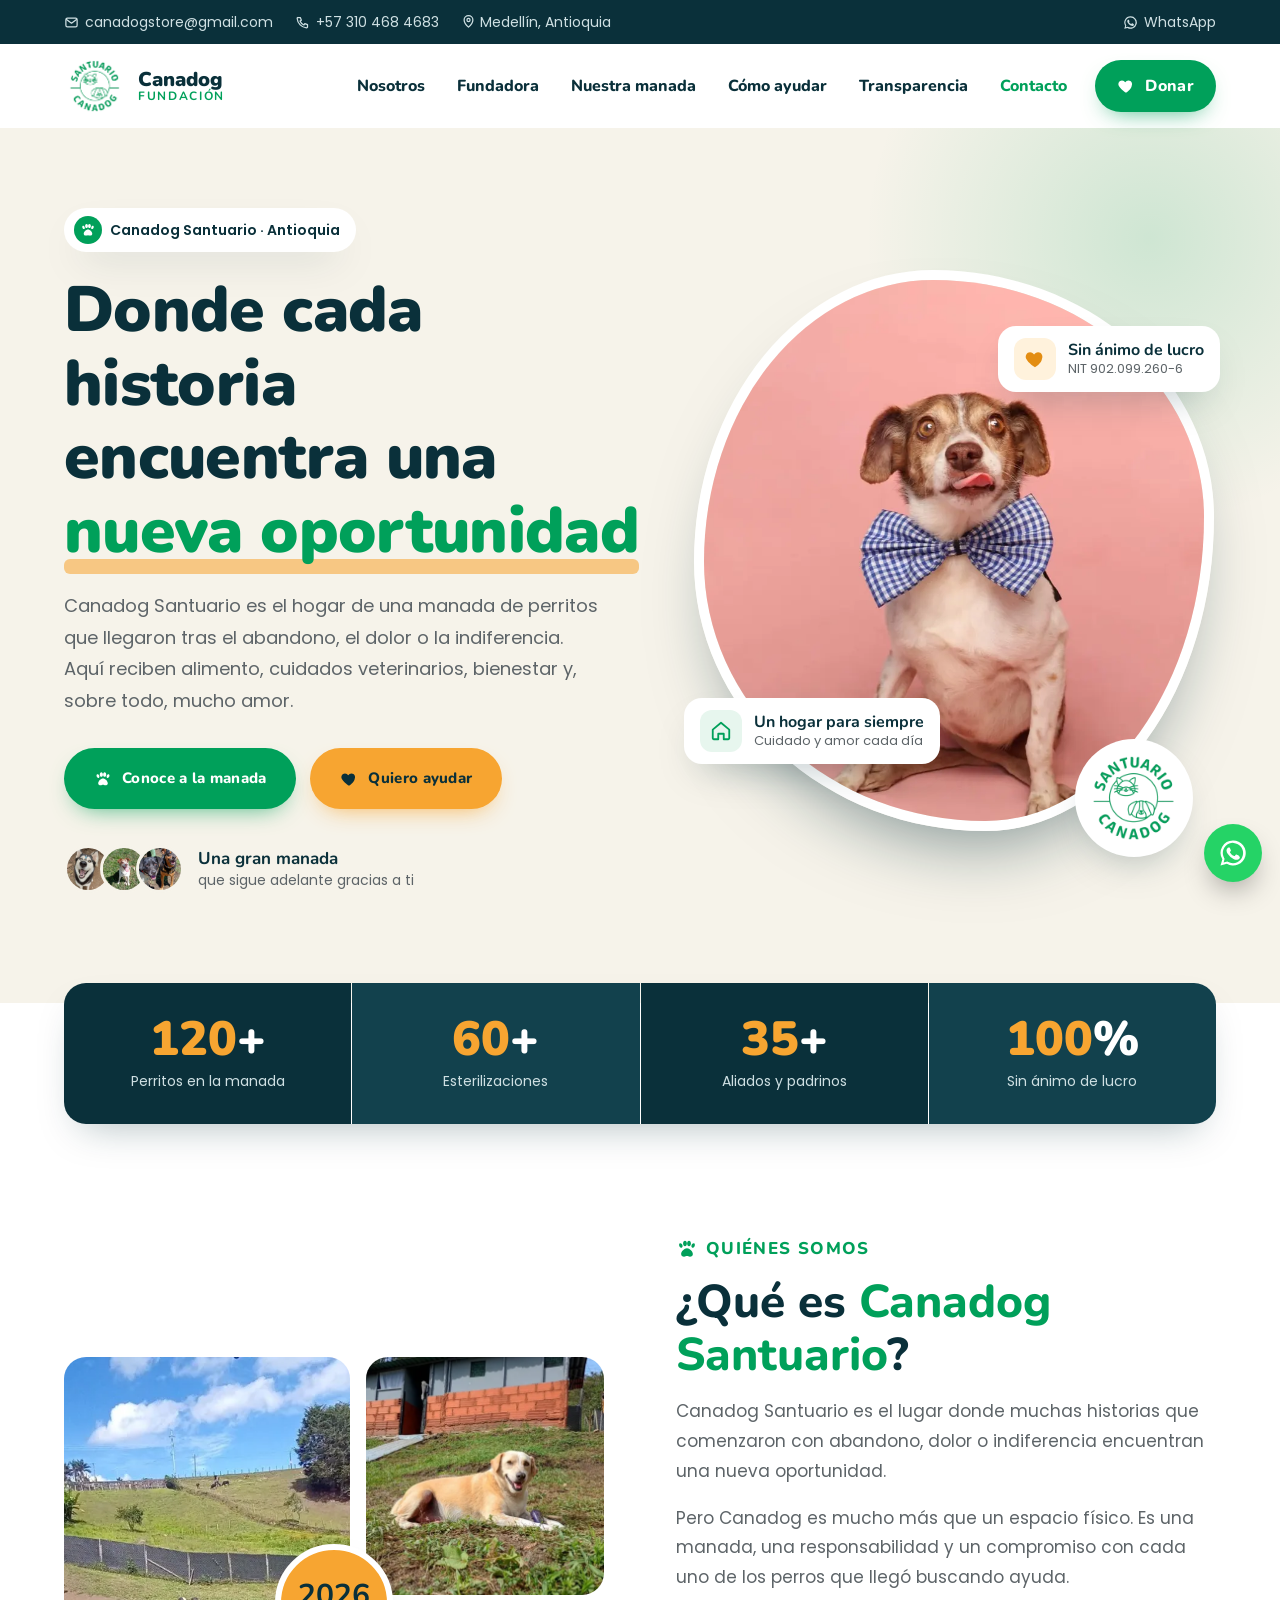
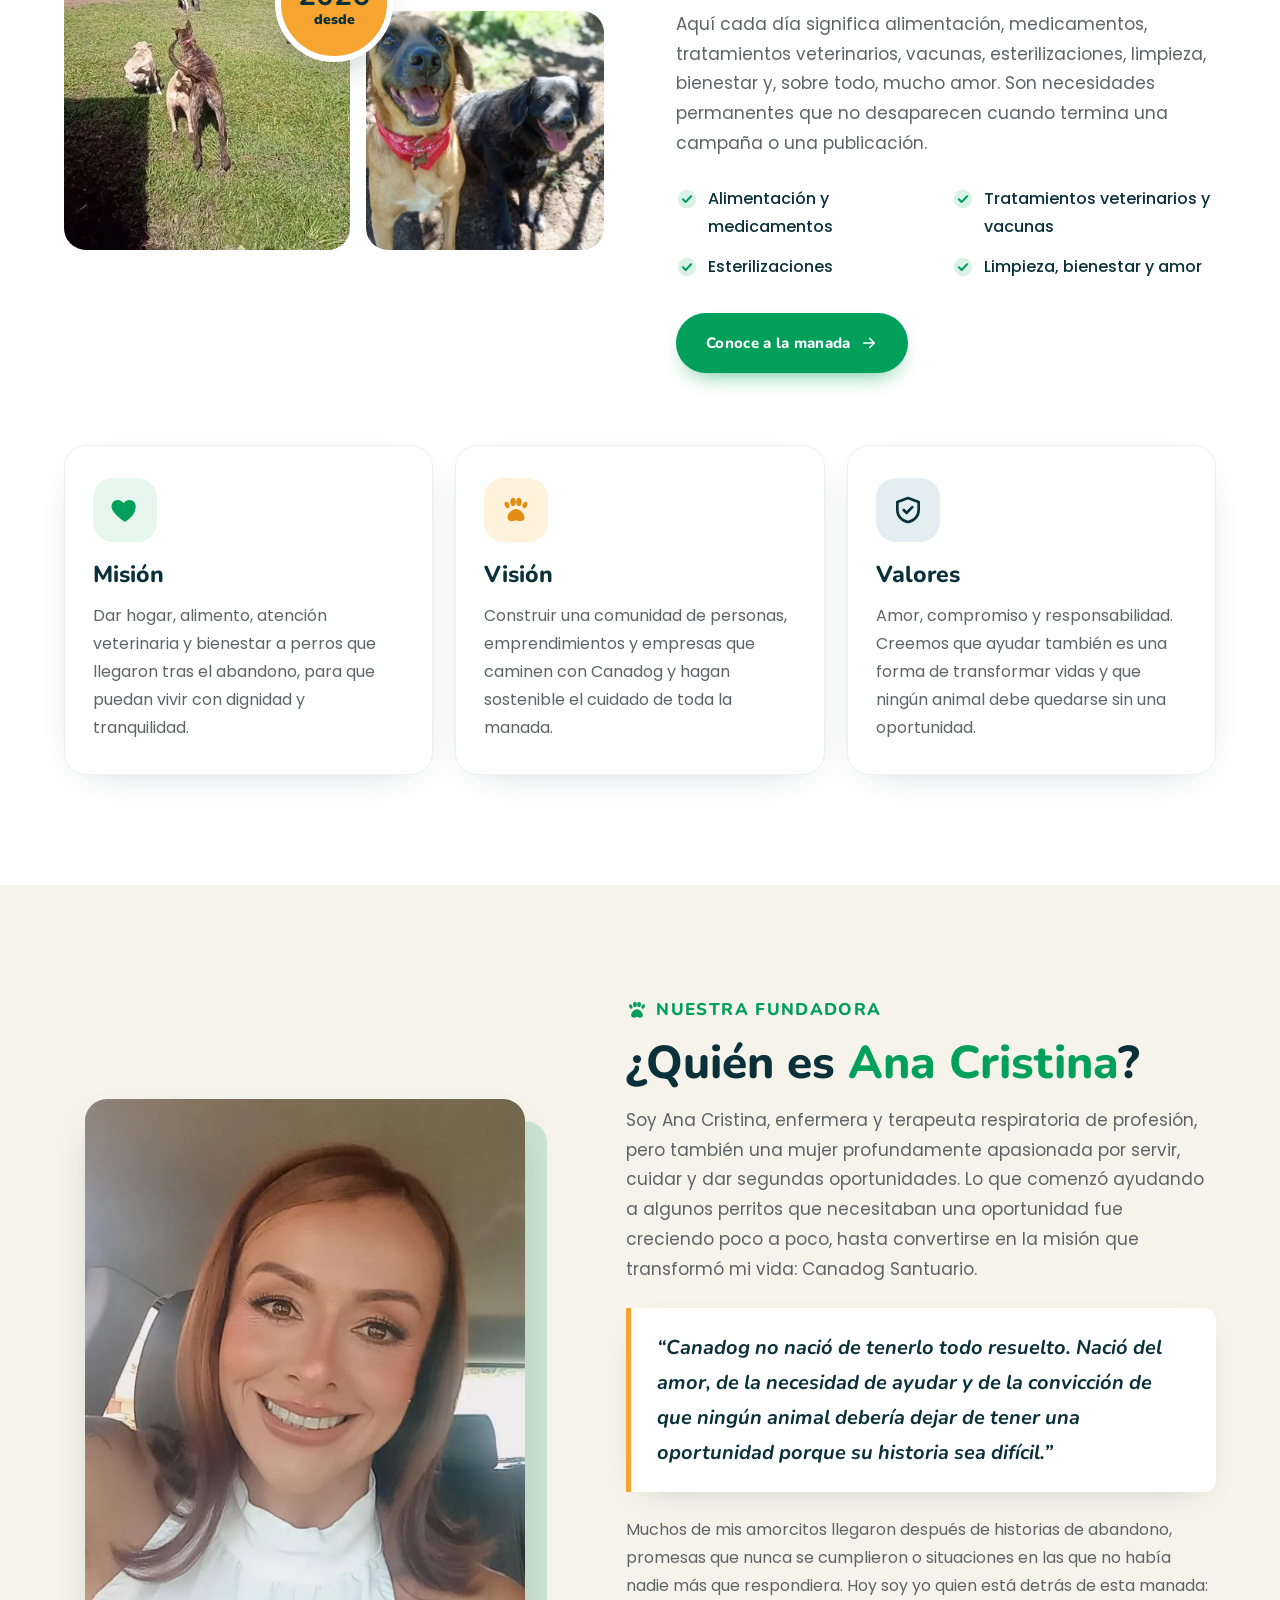
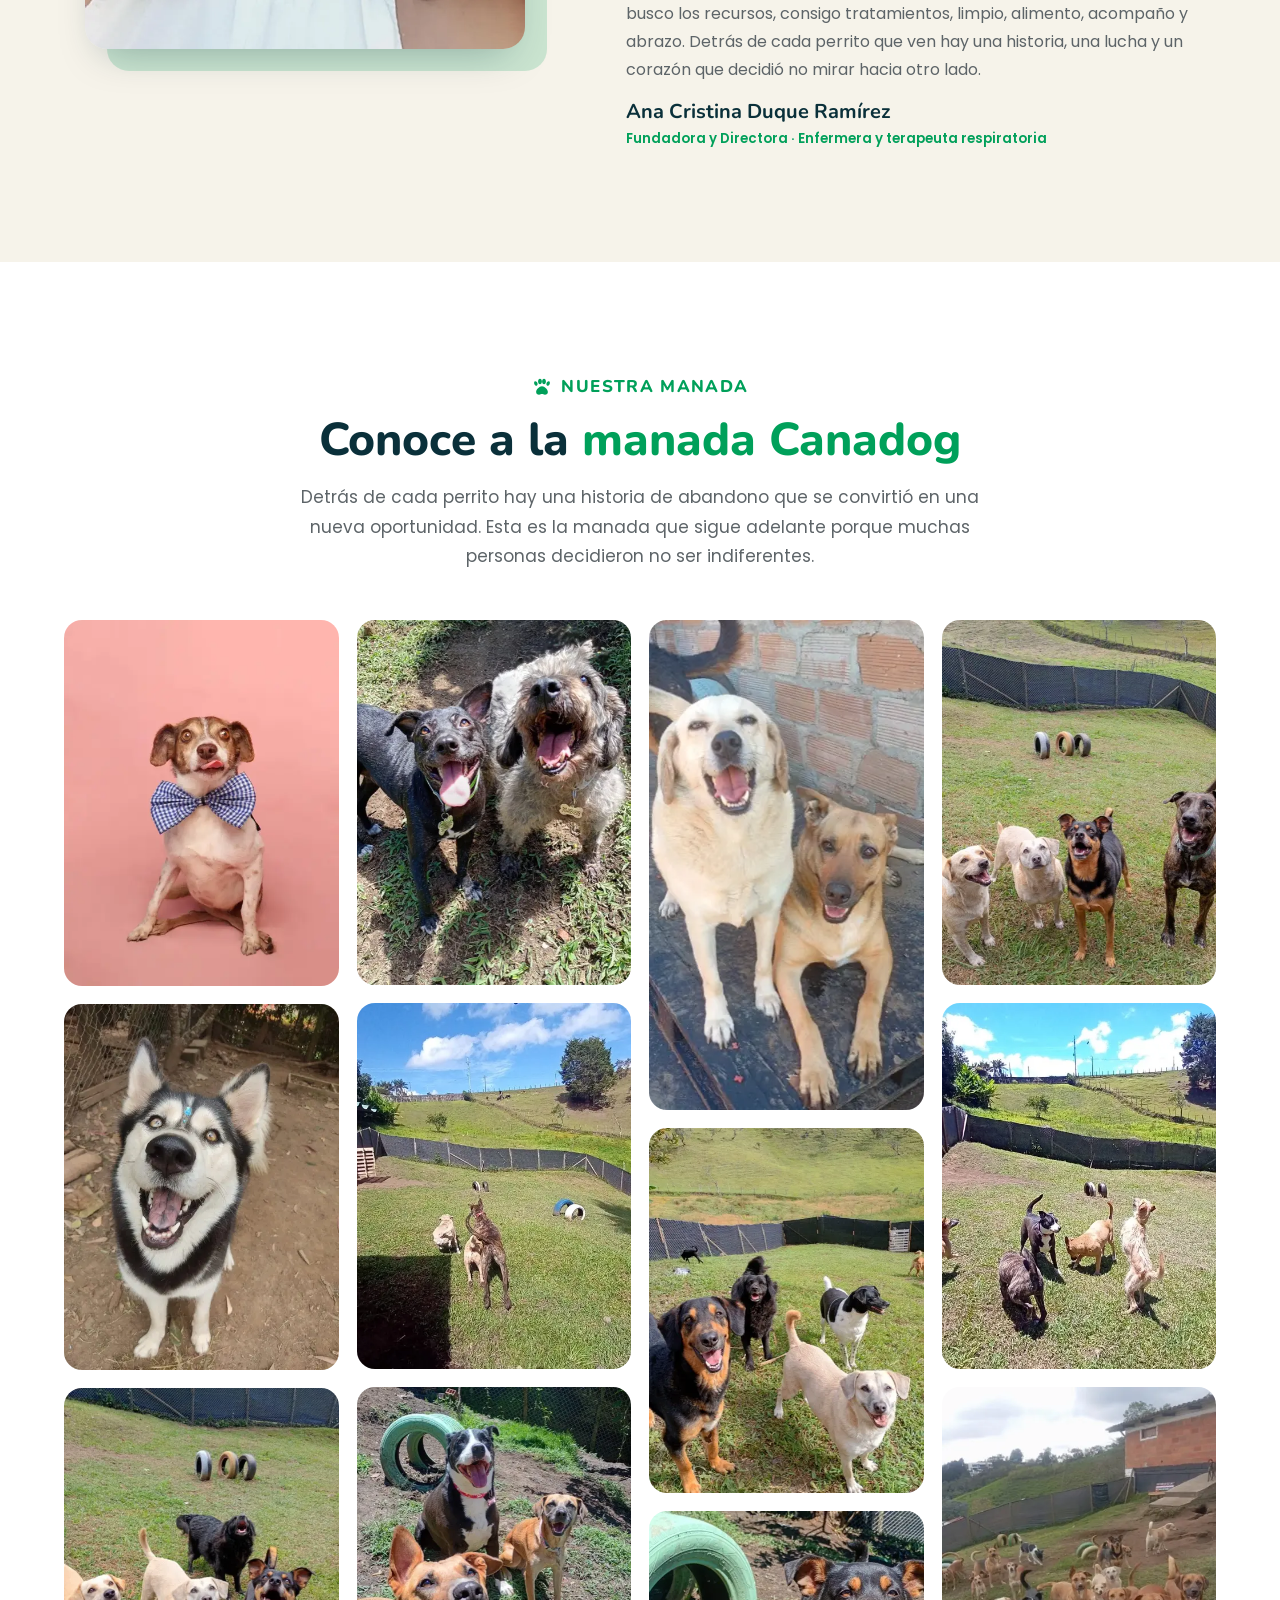
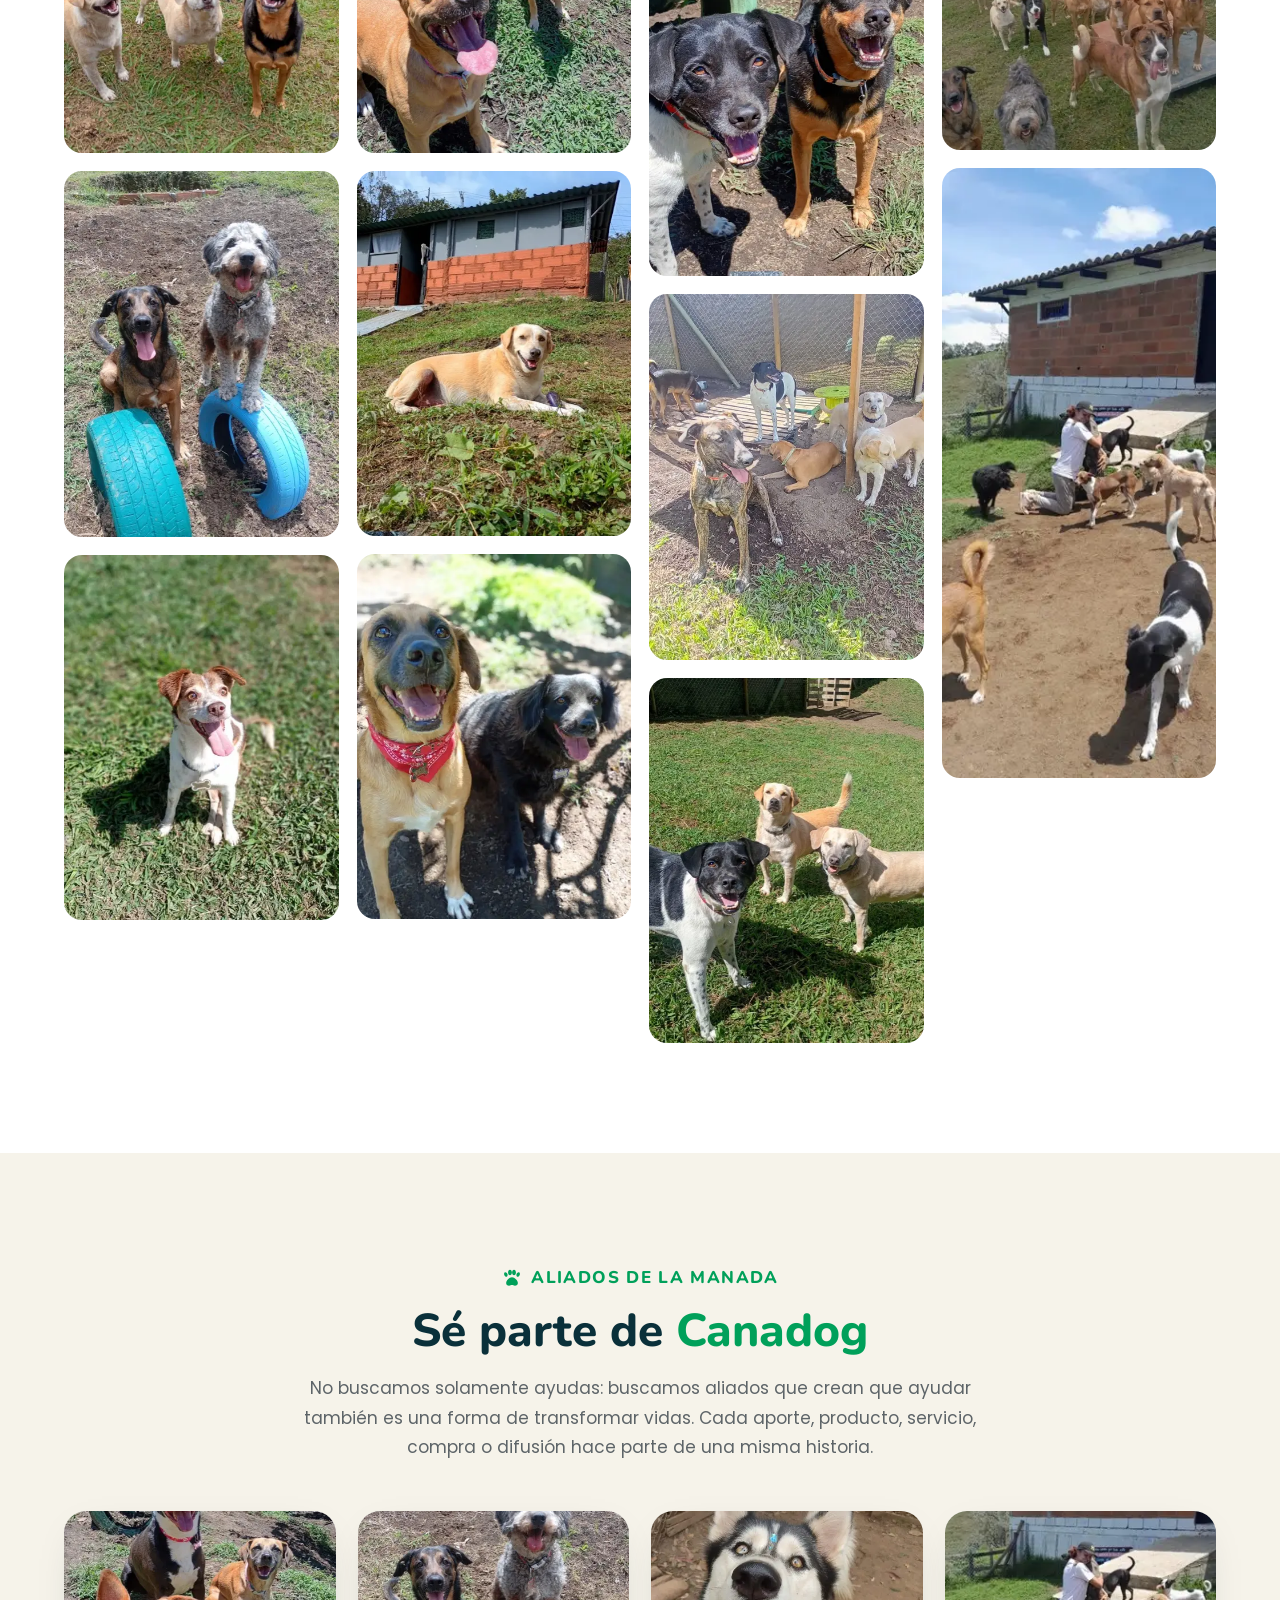
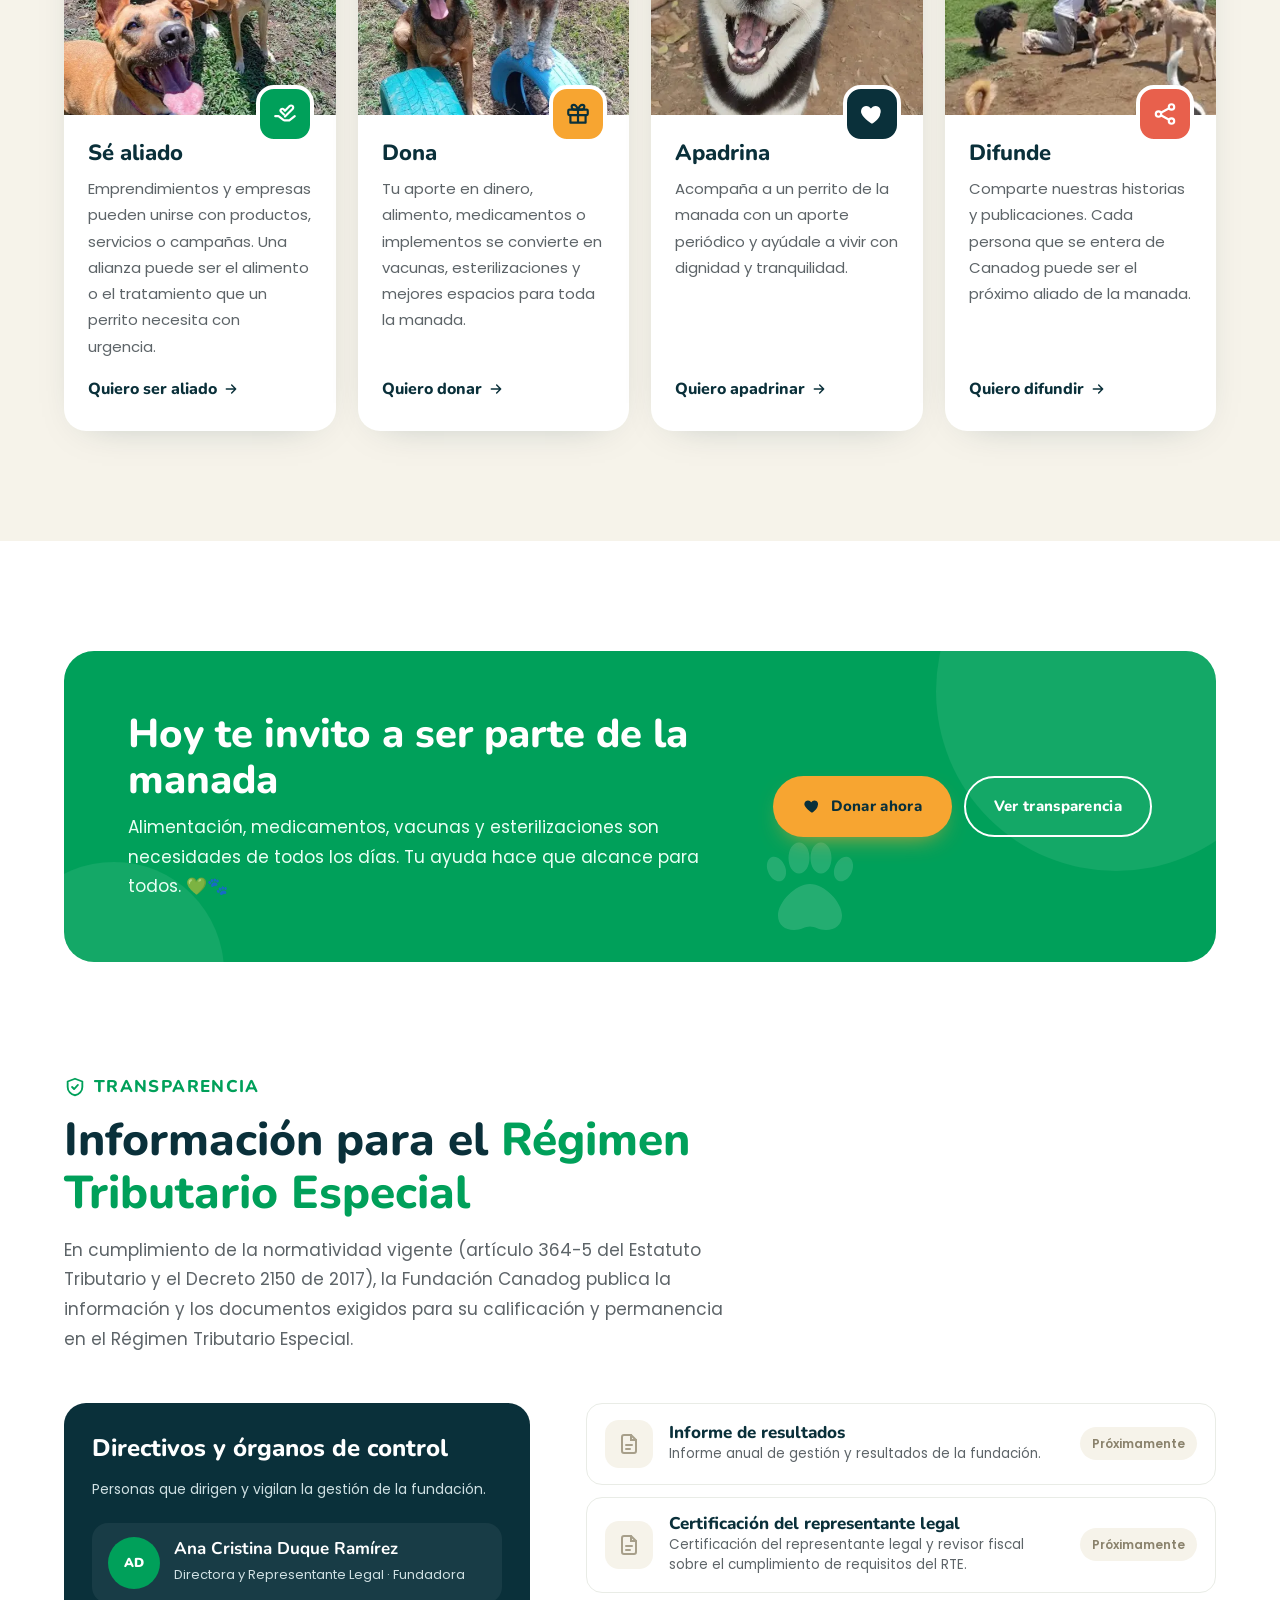
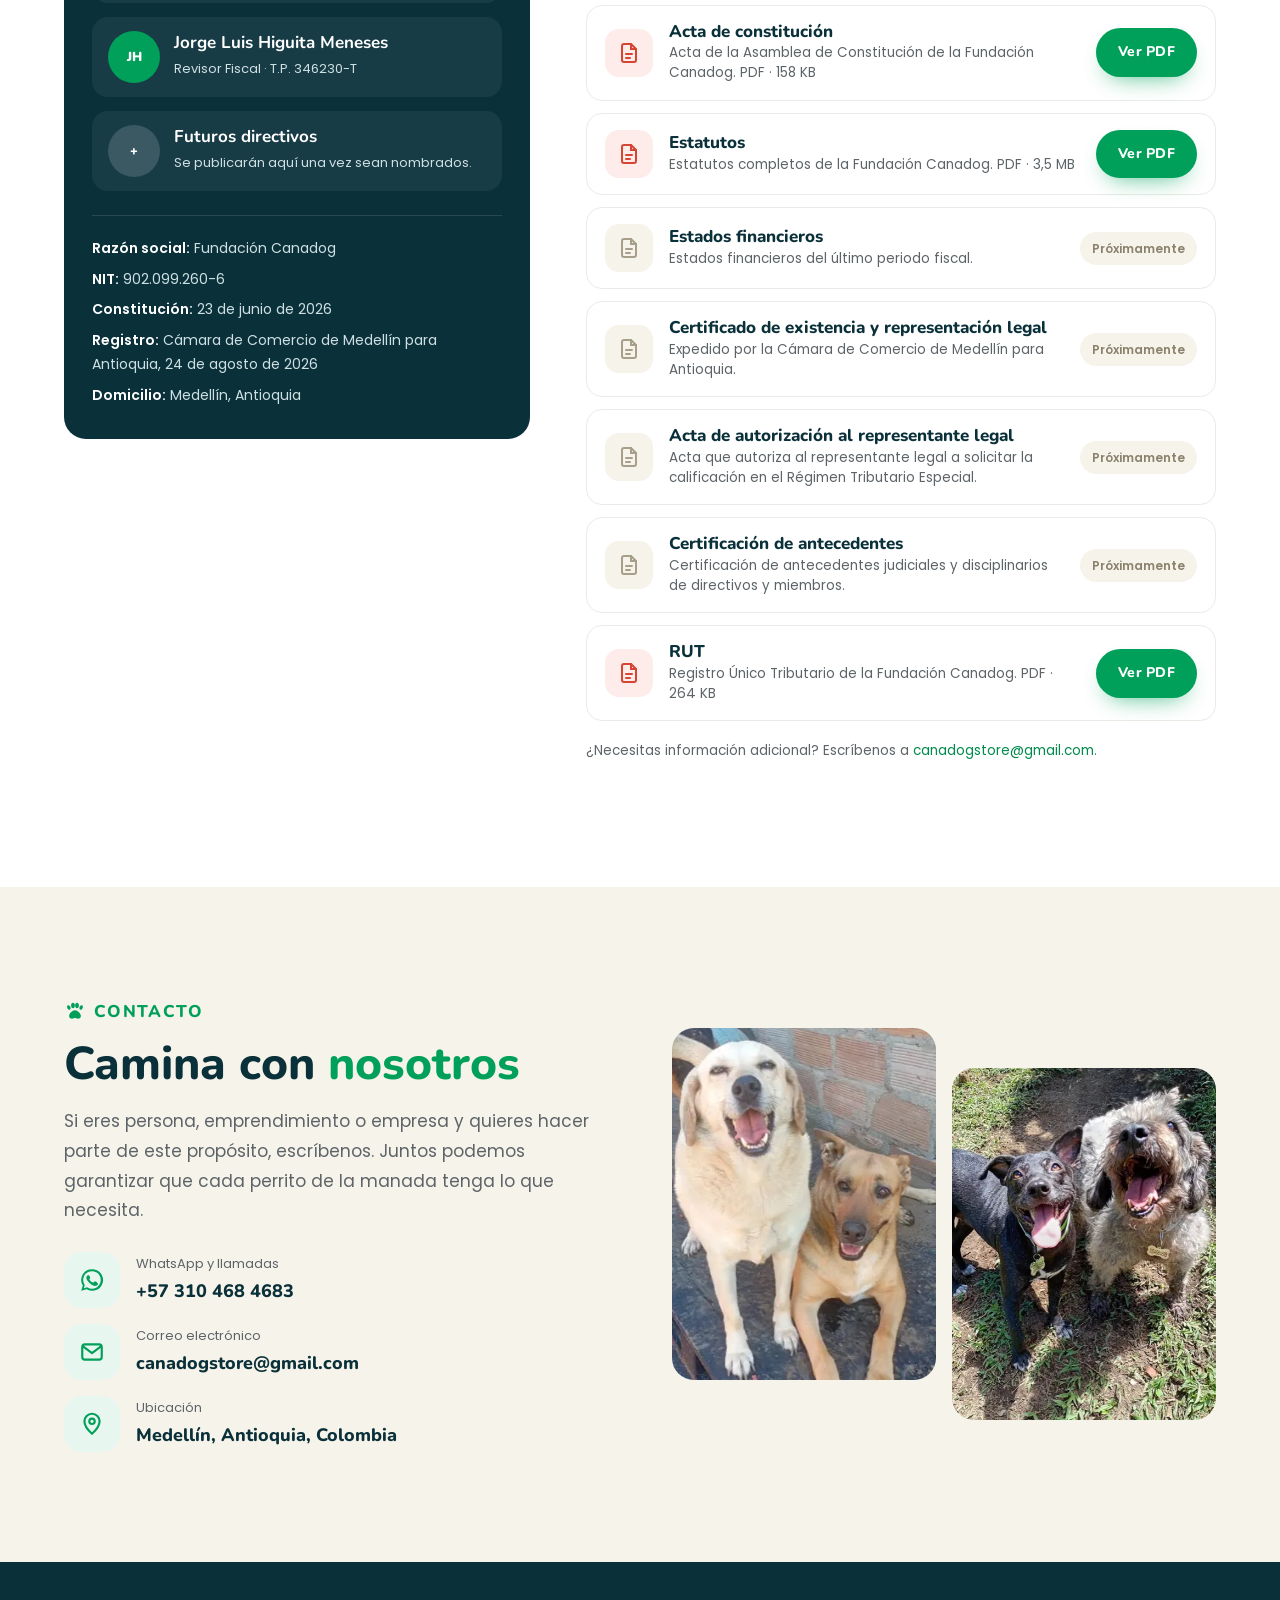
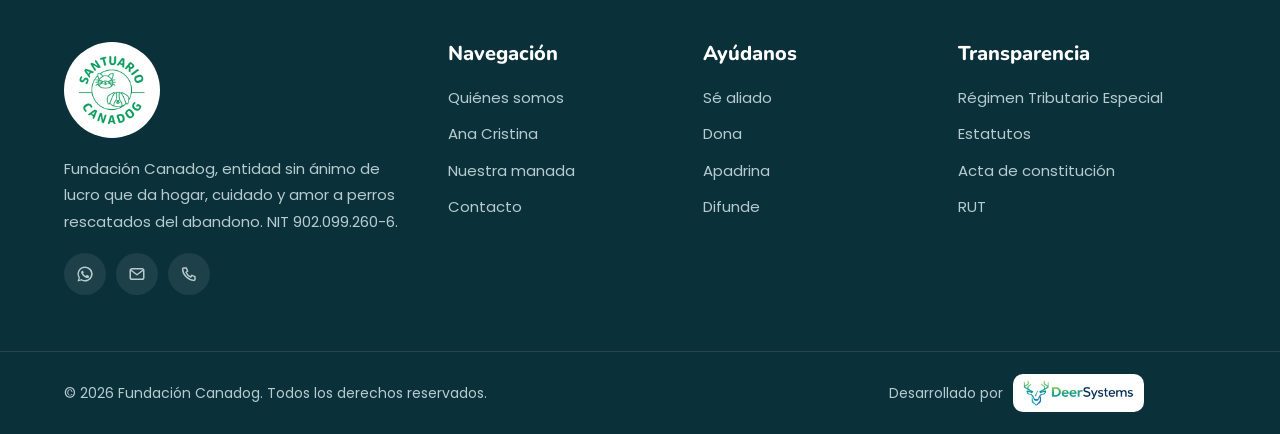
==== commit 92e83b77: "content: textos reales de Canadog y Ana Cristina, y foto de la fundadora - Reemplaza todos los lorem" ====
--- a/index.html
+++ b/index.html
@@ -3,30 +3,29 @@
 <head>
   <meta charset="utf-8">
   <meta name="viewport" content="width=device-width, initial-scale=1">
-  <title>Fundación Canadog | Santuario de rescate y adopción de perros y gatos en Medellín</title>
-  <meta name="description" content="Fundación Canadog es un santuario sin ánimo de lucro en Medellín, Antioquia, dedicado al rescate, rehabilitación y adopción responsable de perros y gatos. Conoce a nuestros peludos, dona o adopta.">
-  <meta name="keywords" content="Fundación Canadog, Santuario Canadog, rescate animal Medellín, adopción de perros, adopción de gatos, fundación animales Antioquia, donar a animales, régimen tributario especial">
+  <title>Fundación Canadog | Santuario de perros rescatados en Medellín, Antioquia</title>
+  <meta name="description" content="Canadog Santuario es el hogar de una manada de perros rescatados del abandono en Antioquia. Alimentación, tratamientos veterinarios, esterilizaciones y mucho amor. Dona, apadrina o sé aliado.">
+  <meta name="keywords" content="Fundación Canadog, Canadog Santuario, santuario de perros Antioquia, perros rescatados Medellín, apadrinar perros, donar a fundación animal, aliados fundación animales, Ana Cristina Duque">
   <meta name="author" content="Fundación Canadog">
   <meta name="robots" content="index, follow, max-image-preview:large">
   <meta name="theme-color" content="#00a05a">
-  <!-- TODO: reemplazar el dominio definitivo en canonical, og:url, og:image, JSON-LD, robots.txt y sitemap.xml -->
-  <link rel="canonical" href="https://www.fundacioncanadog.org/">
+  <link rel="canonical" href="https://canadog.org/">
 
   <!-- Open Graph / redes sociales -->
   <meta property="og:type" content="website">
   <meta property="og:locale" content="es_CO">
   <meta property="og:site_name" content="Fundación Canadog">
-  <meta property="og:title" content="Fundación Canadog | Santuario de rescate y adopción en Medellín">
-  <meta property="og:description" content="Rescatamos, rehabilitamos y buscamos hogar a perros y gatos. Conoce a nuestros peludos y ayúdanos a cambiar vidas.">
-  <meta property="og:url" content="https://www.fundacioncanadog.org/">
-  <meta property="og:image" content="https://www.fundacioncanadog.org/assets/img/og-canadog.jpg">
+  <meta property="og:title" content="Canadog Santuario | Una manada que sigue adelante gracias a ti">
+  <meta property="og:description" content="Donde las historias de abandono encuentran una nueva oportunidad. Conoce a la manada Canadog y hazte aliado, padrino o donante.">
+  <meta property="og:url" content="https://canadog.org/">
+  <meta property="og:image" content="https://canadog.org/assets/img/og-canadog.jpg">
   <meta property="og:image:width" content="1200">
   <meta property="og:image:height" content="630">
   <meta property="og:image:alt" content="Logo del Santuario Canadog junto a un perrito rescatado con corbatín">
   <meta name="twitter:card" content="summary_large_image">
-  <meta name="twitter:title" content="Fundación Canadog | Santuario de rescate y adopción en Medellín">
-  <meta name="twitter:description" content="Rescatamos, rehabilitamos y buscamos hogar a perros y gatos. Conoce a nuestros peludos y ayúdanos a cambiar vidas.">
-  <meta name="twitter:image" content="https://www.fundacioncanadog.org/assets/img/og-canadog.jpg">
+  <meta name="twitter:title" content="Canadog Santuario | Una manada que sigue adelante gracias a ti">
+  <meta name="twitter:description" content="Donde las historias de abandono encuentran una nueva oportunidad. Conoce a la manada Canadog y hazte aliado, padrino o donante.">
+  <meta name="twitter:image" content="https://canadog.org/assets/img/og-canadog.jpg">
 
   <link rel="icon" type="image/png" href="assets/img/favicon.png">
   <link rel="apple-touch-icon" href="assets/img/favicon.png">
@@ -44,17 +43,17 @@
     "@graph": [
       {
         "@type": "NGO",
-        "@id": "https://www.fundacioncanadog.org/#organizacion",
+        "@id": "https://canadog.org/#organizacion",
         "name": "Fundación Canadog",
         "alternateName": "Santuario Canadog",
         "legalName": "Fundación Canadog",
         "taxID": "902.099.260-6",
         "nonprofitStatus": "NonprofitType",
         "foundingDate": "2026-06-23",
-        "url": "https://www.fundacioncanadog.org/",
-        "logo": "https://www.fundacioncanadog.org/assets/img/logo-canadog.png",
-        "image": "https://www.fundacioncanadog.org/assets/img/og-canadog.jpg",
-        "description": "Santuario sin ánimo de lucro dedicado al rescate, rehabilitación y adopción responsable de perros y gatos en Medellín, Antioquia.",
+        "url": "https://canadog.org/",
+        "logo": "https://canadog.org/assets/img/logo-canadog.png",
+        "image": "https://canadog.org/assets/img/og-canadog.jpg",
+        "description": "Santuario sin ánimo de lucro en Antioquia que brinda hogar, alimentación, atención veterinaria y bienestar a perros rescatados del abandono.",
         "email": "canadogstore@gmail.com",
         "telephone": "+57 310 468 4683",
         "address": {
@@ -67,16 +66,17 @@
         "founder": {
           "@type": "Person",
           "name": "Ana Cristina Duque Ramírez",
-          "jobTitle": "Fundadora y Directora"
+          "jobTitle": "Fundadora y Directora",
+          "image": "https://canadog.org/assets/img/ana-cristina-duque.webp"
         }
       },
       {
         "@type": "WebSite",
-        "@id": "https://www.fundacioncanadog.org/#sitio",
-        "url": "https://www.fundacioncanadog.org/",
+        "@id": "https://canadog.org/#sitio",
+        "url": "https://canadog.org/",
         "name": "Fundación Canadog",
         "inLanguage": "es-CO",
-        "publisher": { "@id": "https://www.fundacioncanadog.org/#organizacion" }
+        "publisher": { "@id": "https://canadog.org/#organizacion" }
       }
     ]
   }
@@ -96,6 +96,7 @@
     <symbol id="i-users" viewBox="0 0 24 24"><circle cx="9" cy="8" r="3.5" fill="none" stroke="currentColor" stroke-width="2"/><path d="M2.5 20c.6-3.4 3.2-5.5 6.5-5.5s5.9 2.1 6.5 5.5M16 4.8a3.5 3.5 0 0 1 0 6.4M18 14.8c1.9.8 3.2 2.6 3.5 5.2" fill="none" stroke="currentColor" stroke-width="2" stroke-linecap="round"/></symbol>
     <symbol id="i-gift" viewBox="0 0 24 24"><rect x="3" y="8" width="18" height="5" rx="1" fill="none" stroke="currentColor" stroke-width="2"/><path d="M5 13v7h14v-7M12 8v12M12 8S10.5 3.5 8 3.5 5.5 7 8 8h4Zm0 0s1.5-4.5 4-4.5S18.5 7 16 8h-4Z" fill="none" stroke="currentColor" stroke-width="2" stroke-linejoin="round"/></symbol>
     <symbol id="i-hand" viewBox="0 0 24 24"><path d="M11 12.5 8.4 9.9a1.6 1.6 0 1 1 2.3-2.3L12 9l4.3-4.3a1.9 1.9 0 0 1 2.7 2.7L12 14.3M3 14h3l4.5 3.5a2 2 0 0 0 1.2.4H16l5-3.9" fill="none" stroke="currentColor" stroke-width="2" stroke-linecap="round" stroke-linejoin="round"/></symbol>
+    <symbol id="i-share" viewBox="0 0 24 24"><circle cx="18" cy="5.5" r="2.5" fill="none" stroke="currentColor" stroke-width="2"/><circle cx="6" cy="12" r="2.5" fill="none" stroke="currentColor" stroke-width="2"/><circle cx="18" cy="18.5" r="2.5" fill="none" stroke="currentColor" stroke-width="2"/><path d="m8.2 10.8 7.6-4.1M8.2 13.2l7.6 4.1" fill="none" stroke="currentColor" stroke-width="2"/></symbol>
     <symbol id="i-phone" viewBox="0 0 24 24"><path d="M5 4h3.5l1.7 4.3-2.2 1.4a11 11 0 0 0 6.3 6.3l1.4-2.2L20 15.5V19a1.5 1.5 0 0 1-1.6 1.5C10.6 20 4 13.4 3.5 5.6A1.5 1.5 0 0 1 5 4Z" fill="none" stroke="currentColor" stroke-width="2" stroke-linejoin="round"/></symbol>
     <symbol id="i-mail" viewBox="0 0 24 24"><rect x="3" y="5" width="18" height="14" rx="2.5" fill="none" stroke="currentColor" stroke-width="2"/><path d="m4 7 8 6 8-6" fill="none" stroke="currentColor" stroke-width="2" stroke-linecap="round" stroke-linejoin="round"/></symbol>
     <symbol id="i-pin" viewBox="0 0 24 24"><path d="M12 21s7-6.2 7-11.5A7 7 0 0 0 5 9.5C5 14.8 12 21 12 21Z" fill="none" stroke="currentColor" stroke-width="2" stroke-linejoin="round"/><circle cx="12" cy="9.5" r="2.5" fill="none" stroke="currentColor" stroke-width="2"/></symbol>
@@ -106,7 +107,6 @@
     <symbol id="i-left" viewBox="0 0 24 24"><path d="m15 5-7 7 7 7" fill="none" stroke="currentColor" stroke-width="2.2" stroke-linecap="round" stroke-linejoin="round"/></symbol>
     <symbol id="i-right" viewBox="0 0 24 24"><path d="m9 5 7 7-7 7" fill="none" stroke="currentColor" stroke-width="2.2" stroke-linecap="round" stroke-linejoin="round"/></symbol>
     <symbol id="i-menu" viewBox="0 0 24 24"><path d="M4 7h16M4 12h16M4 17h10" fill="none" stroke="currentColor" stroke-width="2.2" stroke-linecap="round"/></symbol>
-    <symbol id="i-person" viewBox="0 0 24 24"><circle cx="12" cy="8.5" r="4.5" fill="currentColor"/><path d="M3.5 22c.8-4.8 4.2-7.5 8.5-7.5s7.7 2.7 8.5 7.5Z" fill="currentColor"/></symbol>
     <symbol id="i-whatsapp" viewBox="0 0 24 24"><path fill="currentColor" d="M12 2a9.9 9.9 0 0 0-8.5 15L2 22l5.1-1.4A10 10 0 1 0 12 2Zm0 18.1a8.1 8.1 0 0 1-4.2-1.2l-.3-.2-3 .8.8-2.9-.2-.3A8.1 8.1 0 1 1 12 20.1Zm4.5-6.1c-.2-.1-1.5-.7-1.7-.8-.2-.1-.4-.1-.6.1l-.8 1c-.1.2-.3.2-.5.1a6.6 6.6 0 0 1-3.3-2.9c-.2-.4.2-.4.7-1.3.1-.2 0-.3 0-.4l-.8-1.8c-.2-.5-.4-.4-.6-.4h-.5a1 1 0 0 0-.7.3 3 3 0 0 0-.9 2.2 5.2 5.2 0 0 0 1.1 2.7 11.8 11.8 0 0 0 4.5 4c1.7.7 2.3.8 3.2.6.5-.1 1.5-.6 1.7-1.2.2-.6.2-1.1.2-1.2-.1-.1-.3-.2-.5-.3Z"/></symbol>
   </svg>
 
@@ -138,7 +138,7 @@
         <ul class="nav__list">
           <li><a href="#nosotros">Nosotros</a></li>
           <li><a href="#fundadora">Fundadora</a></li>
-          <li><a href="#peludos">Nuestros peludos</a></li>
+          <li><a href="#peludos">Nuestra manada</a></li>
           <li><a href="#ayudar">Cómo ayudar</a></li>
           <li><a href="#transparencia">Transparencia</a></li>
           <li><a href="#contacto">Contacto</a></li>
@@ -154,11 +154,11 @@
     <section class="hero" aria-labelledby="hero-title">
       <div class="container">
         <div class="hero__text reveal">
-          <p class="hero__eyebrow"><span><svg aria-hidden="true"><use href="#i-paw"/></svg></span>Santuario de rescate animal en Antioquia</p>
-          <h1 id="hero-title">Cada huella merece un <em>hogar lleno</em> de amor</h1>
-          <p class="hero__lead">Lorem ipsum dolor sit amet, consectetur adipiscing elit. En la Fundación Canadog rescatamos, cuidamos y buscamos familia a perros y gatos que lo necesitan. Sed do eiusmod tempor incididunt ut labore.</p>
+          <p class="hero__eyebrow"><span><svg aria-hidden="true"><use href="#i-paw"/></svg></span>Canadog Santuario · Antioquia</p>
+          <h1 id="hero-title">Donde cada historia encuentra&nbsp;una <em>nueva oportunidad</em></h1>
+          <p class="hero__lead">Canadog Santuario es el hogar de una manada de perritos que llegaron tras el abandono, el dolor o la indiferencia. Aquí reciben alimento, cuidados veterinarios, bienestar y, sobre todo, mucho amor.</p>
           <div class="hero__actions">
-            <a class="btn" href="#peludos"><svg aria-hidden="true"><use href="#i-paw"/></svg>Conoce a los peludos</a>
+            <a class="btn" href="#peludos"><svg aria-hidden="true"><use href="#i-paw"/></svg>Conoce a la manada</a>
             <a class="btn btn--accent" href="#ayudar"><svg aria-hidden="true"><use href="#i-heart"/></svg>Quiero ayudar</a>
           </div>
           <div class="hero__trust">
@@ -167,7 +167,7 @@
               <img src="assets/img/animalitos/thumbs/canadog-10.webp" alt="" width="48" height="48">
               <img src="assets/img/animalitos/thumbs/canadog-16.webp" alt="" width="48" height="48">
             </div>
-            <p><strong>Muchas colas felices</strong>esperando una familia como la tuya</p>
+            <p><strong>Una gran manada</strong>que sigue adelante gracias a ti</p>
           </div>
         </div>
 
@@ -181,7 +181,7 @@
           </div>
           <div class="hero__badge hero__badge--a floating">
             <span class="ico"><svg aria-hidden="true"><use href="#i-home"/></svg></span>
-            <span><strong>Adopción responsable</strong>Lorem ipsum dolor</span>
+            <span><strong>Un hogar para siempre</strong>Cuidado y amor cada día</span>
           </div>
           <div class="hero__badge hero__badge--b floating floating--delay">
             <span class="ico"><svg aria-hidden="true"><use href="#i-heart"/></svg></span>
@@ -197,9 +197,9 @@
     <section class="stats" aria-label="Canadog en cifras">
       <div class="container">
         <div class="stats__grid">
-          <div class="stat"><strong><span data-count="120">120</span>+</strong><p>Animales rescatados</p></div>
-          <div class="stat"><strong><span data-count="60">60</span>+</strong><p>Adopciones felices</p></div>
-          <div class="stat"><strong><span data-count="35">35</span>+</strong><p>Voluntarios activos</p></div>
+          <div class="stat"><strong><span data-count="120">120</span>+</strong><p>Perritos en la manada</p></div>
+          <div class="stat"><strong><span data-count="60">60</span>+</strong><p>Esterilizaciones</p></div>
+          <div class="stat"><strong><span data-count="35">35</span>+</strong><p>Aliados y padrinos</p></div>
           <div class="stat"><strong><span data-count="100">100</span>%</strong><p>Sin ánimo de lucro</p></div>
         </div>
       </div>
@@ -218,17 +218,18 @@
           <div class="reveal">
             <div class="section-title" style="margin-bottom:0">
               <p class="sub-title"><svg aria-hidden="true"><use href="#i-paw"/></svg>Quiénes somos</p>
-              <h2 id="nosotros-title">Somos la <span>Fundación Canadog</span>, un santuario para perros y gatos</h2>
-              <p>Lorem ipsum dolor sit amet, consectetur adipiscing elit. Integer nec odio praesent libero, sed cursus ante dapibus diam. Sed nisi nulla quis sem at nibh elementum imperdiet. Duis sagittis ipsum, praesent mauris fusce nec tellus sed augue semper porta.</p>
-              <p>Mauris massa vestibulum lacinia arcu eget nulla. Class aptent taciti sociosqu ad litora torquent per conubia nostra, per inceptos himenaeos.</p>
+              <h2 id="nosotros-title">¿Qué es <span>Canadog Santuario</span>?</h2>
+              <p>Canadog Santuario es el lugar donde muchas historias que comenzaron con abandono, dolor o indiferencia encuentran una nueva oportunidad.</p>
+              <p>Pero Canadog es mucho más que un espacio físico. Es una manada, una responsabilidad y un compromiso con cada uno de los perros que llegó buscando ayuda.</p>
+              <p>Aquí cada día significa alimentación, medicamentos, tratamientos veterinarios, vacunas, esterilizaciones, limpieza, bienestar y, sobre todo, mucho amor. Son necesidades permanentes que no desaparecen cuando termina una campaña o una publicación.</p>
             </div>
             <ul class="checklist">
-              <li><svg aria-hidden="true"><use href="#i-check"/></svg>Rescate y atención veterinaria</li>
-              <li><svg aria-hidden="true"><use href="#i-check"/></svg>Rehabilitación física y emocional</li>
-              <li><svg aria-hidden="true"><use href="#i-check"/></svg>Adopción responsable</li>
-              <li><svg aria-hidden="true"><use href="#i-check"/></svg>Educación en tenencia responsable</li>
+              <li><svg aria-hidden="true"><use href="#i-check"/></svg>Alimentación y medicamentos</li>
+              <li><svg aria-hidden="true"><use href="#i-check"/></svg>Tratamientos veterinarios y vacunas</li>
+              <li><svg aria-hidden="true"><use href="#i-check"/></svg>Esterilizaciones</li>
+              <li><svg aria-hidden="true"><use href="#i-check"/></svg>Limpieza, bienestar y amor</li>
             </ul>
-            <a class="btn" href="#peludos">Ver a nuestros peludos <svg aria-hidden="true"><use href="#i-arrow"/></svg></a>
+            <a class="btn" href="#peludos">Conoce a la manada <svg aria-hidden="true"><use href="#i-arrow"/></svg></a>
           </div>
         </div>
 
@@ -236,17 +237,17 @@
           <article class="pillar reveal">
             <div class="ico"><svg aria-hidden="true"><use href="#i-heart"/></svg></div>
             <h3>Misión</h3>
-            <p>Lorem ipsum dolor sit amet, consectetur adipiscing elit. Nulla quis sem at nibh elementum imperdiet, duis sagittis ipsum praesent mauris.</p>
+            <p>Dar hogar, alimento, atención veterinaria y bienestar a perros que llegaron tras el abandono, para que puedan vivir con dignidad y tranquilidad.</p>
           </article>
           <article class="pillar reveal">
             <div class="ico"><svg aria-hidden="true"><use href="#i-paw"/></svg></div>
             <h3>Visión</h3>
-            <p>Fusce nec tellus sed augue semper porta. Mauris massa vestibulum lacinia arcu eget nulla, class aptent taciti sociosqu ad litora torquent.</p>
+            <p>Construir una comunidad de personas, emprendimientos y empresas que caminen con Canadog y hagan sostenible el cuidado de toda la manada.</p>
           </article>
           <article class="pillar reveal">
             <div class="ico"><svg aria-hidden="true"><use href="#i-shield"/></svg></div>
             <h3>Valores</h3>
-            <p>Curabitur sodales ligula in libero. Sed dignissim lacinia nunc, curabitur tortor pellentesque nibh aenean quam in scelerisque sem at dolor.</p>
+            <p>Amor, compromiso y responsabilidad. Creemos que ayudar también es una forma de transformar vidas y que ningún animal debe quedarse sin una oportunidad.</p>
           </article>
         </div>
       </div>
@@ -257,24 +258,20 @@
       <div class="container">
         <div class="founder">
           <div class="founder__photo reveal">
-            <!-- PLACEHOLDER: reemplazar por la foto de Ana (assets/img/ana-cristina-duque.webp, 4:5) -->
-            <div class="founder__placeholder" role="img" aria-label="Foto de Ana Cristina Duque Ramírez, fundadora de Canadog (próximamente)">
-              <svg aria-hidden="true" viewBox="0 0 24 24"><use href="#i-person"/></svg>
-              <span>Foto próximamente</span>
-            </div>
+            <img class="founder__img" src="assets/img/ana-cristina-duque.webp" alt="Ana Cristina Duque Ramírez, fundadora y directora de Canadog Santuario" width="720" height="900" loading="lazy">
           </div>
           <div class="reveal">
             <div class="section-title" style="margin-bottom:0">
               <p class="sub-title"><svg aria-hidden="true"><use href="#i-paw"/></svg>Nuestra fundadora</p>
-              <h2 id="fundadora-title">Ana Cristina Duque, el corazón detrás de <span>Canadog</span></h2>
-              <p>Lorem ipsum dolor sit amet, consectetur adipiscing elit. Sed ut perspiciatis unde omnis iste natus error sit voluptatem accusantium doloremque laudantium, totam rem aperiam, eaque ipsa quae ab illo inventore veritatis.</p>
-            </div>
-            <blockquote>“Lorem ipsum dolor sit amet, consectetur adipiscing elit. Nemo enim ipsam voluptatem quia voluptas sit aspernatur.”</blockquote>
-            <p>Neque porro quisquam est, qui dolorem ipsum quia dolor sit amet, consectetur, adipisci velit, sed quia non numquam eius modi tempora incidunt ut labore et dolore magnam aliquam quaerat voluptatem.</p>
+              <h2 id="fundadora-title">¿Quién es <span>Ana Cristina</span>?</h2>
+              <p>Soy Ana Cristina, enfermera y terapeuta respiratoria de profesión, pero también una mujer profundamente apasionada por servir, cuidar y dar segundas oportunidades. Lo que comenzó ayudando a algunos perritos que necesitaban una oportunidad fue creciendo poco a poco, hasta convertirse en la misión que transformó mi vida: Canadog Santuario.</p>
+            </div>
+            <blockquote>“Canadog no nació de tenerlo todo resuelto. Nació del amor, de la necesidad de ayudar y de la convicción de que ningún animal debería dejar de tener una oportunidad porque su historia sea difícil.”</blockquote>
+            <p>Muchos de mis amorcitos llegaron después de historias de abandono, promesas que nunca se cumplieron o situaciones en las que no había nadie más que respondiera. Hoy soy yo quien está detrás de esta manada: busco los recursos, consigo tratamientos, limpio, alimento, acompaño y abrazo. Detrás de cada perrito que ven hay una historia, una lucha y un corazón que decidió no mirar hacia otro lado.</p>
             <div class="founder__sign">
               <div>
                 <strong>Ana Cristina Duque Ramírez</strong>
-                <small>Fundadora, Directora y Representante Legal</small>
+                <small>Fundadora y Directora · Enfermera y terapeuta respiratoria</small>
               </div>
             </div>
           </div>
@@ -286,9 +283,9 @@
     <section class="section" id="peludos" aria-labelledby="peludos-title">
       <div class="container">
         <div class="section-title section-title--center reveal">
-          <p class="sub-title"><svg aria-hidden="true"><use href="#i-paw"/></svg>Nuestros peludos</p>
-          <h2 id="peludos-title">Conoce a la <span>familia Canadog</span></h2>
-          <p>Lorem ipsum dolor sit amet, consectetur adipiscing elit. Cada uno de ellos tiene una historia de rescate y está esperando una segunda oportunidad.</p>
+          <p class="sub-title"><svg aria-hidden="true"><use href="#i-paw"/></svg>Nuestra manada</p>
+          <h2 id="peludos-title">Conoce a la <span>manada Canadog</span></h2>
+          <p>Detrás de cada perrito hay una historia de abandono que se convirtió en una nueva oportunidad. Esta es la manada que sigue adelante porque muchas personas decidieron no ser indiferentes.</p>
         </div>
 
         <div class="gallery" data-gallery>
@@ -310,7 +307,7 @@
           <button class="gallery__item" type="button" data-full="assets/img/animalitos/canadog-03.webp"><img src="assets/img/animalitos/thumbs/canadog-03.webp" alt="Grupo de perros sonrientes en la zona verde del santuario" width="481" height="640" loading="lazy"><span class="gallery__zoom" aria-hidden="true"><svg><use href="#i-zoom"/></svg></span></button>
           <button class="gallery__item" type="button" data-full="assets/img/animalitos/canadog-11.webp"><img src="assets/img/animalitos/thumbs/canadog-11.webp" alt="Perros explorando el prado bajo el cielo azul" width="480" height="640" loading="lazy"><span class="gallery__zoom" aria-hidden="true"><svg><use href="#i-zoom"/></svg></span></button>
           <button class="gallery__item" type="button" data-full="assets/img/animalitos/canadog-04.webp"><img src="assets/img/animalitos/thumbs/canadog-04.webp" alt="Manada de perros rescatados en el santuario" width="484" height="640" loading="lazy"><span class="gallery__zoom" aria-hidden="true"><svg><use href="#i-zoom"/></svg></span></button>
-          <button class="gallery__item" type="button" data-full="assets/img/animalitos/canadog-01.webp"><img src="assets/img/animalitos/thumbs/canadog-01.webp" alt="Voluntaria compartiendo con varios perros en el patio del santuario" width="288" height="640" loading="lazy"><span class="gallery__zoom" aria-hidden="true"><svg><use href="#i-zoom"/></svg></span></button>
+          <button class="gallery__item" type="button" data-full="assets/img/animalitos/canadog-01.webp"><img src="assets/img/animalitos/thumbs/canadog-01.webp" alt="Persona compartiendo con varios perros en el patio del santuario" width="288" height="640" loading="lazy"><span class="gallery__zoom" aria-hidden="true"><svg><use href="#i-zoom"/></svg></span></button>
         </div>
       </div>
     </section>
@@ -319,18 +316,18 @@
     <section class="section section--cream" id="ayudar" aria-labelledby="ayudar-title">
       <div class="container">
         <div class="section-title section-title--center reveal">
-          <p class="sub-title"><svg aria-hidden="true"><use href="#i-paw"/></svg>Súmate a la manada</p>
-          <h2 id="ayudar-title">¿Cómo puedes <span>ayudar</span>?</h2>
-          <p>Lorem ipsum dolor sit amet, consectetur adipiscing elit. Hay muchas formas de cambiarle la vida a un peludo.</p>
+          <p class="sub-title"><svg aria-hidden="true"><use href="#i-paw"/></svg>Aliados de la manada</p>
+          <h2 id="ayudar-title">Sé parte de <span>Canadog</span></h2>
+          <p>No buscamos solamente ayudas: buscamos aliados que crean que ayudar también es una forma de transformar vidas. Cada aporte, producto, servicio, compra o difusión hace parte de una misma historia.</p>
         </div>
         <div class="help-grid">
           <article class="help-card reveal">
-            <div class="help-card__img"><img src="assets/img/animalitos/thumbs/canadog-15.webp" alt="Perros esperando ser adoptados" width="481" height="640" loading="lazy"></div>
+            <div class="help-card__img"><img src="assets/img/animalitos/thumbs/canadog-15.webp" alt="Perros del santuario que se benefician de las alianzas" width="481" height="640" loading="lazy"></div>
             <div class="help-card__body">
-              <span class="help-card__ico"><svg aria-hidden="true"><use href="#i-home"/></svg></span>
-              <h3>Adopta</h3>
-              <p>Lorem ipsum dolor sit amet, consectetur adipiscing elit. Sed do eiusmod tempor incididunt.</p>
-              <a class="link-arrow" href="https://wa.me/573104684683?text=Hola%2C%20quiero%20adoptar%20un%20peludo%20de%20Canadog" target="_blank" rel="noopener">Quiero adoptar <svg aria-hidden="true"><use href="#i-arrow"/></svg></a>
+              <span class="help-card__ico"><svg aria-hidden="true"><use href="#i-hand"/></svg></span>
+              <h3>Sé aliado</h3>
+              <p>Emprendimientos y empresas pueden unirse con productos, servicios o campañas. Una alianza puede ser el alimento o el tratamiento que un perrito necesita con urgencia.</p>
+              <a class="link-arrow" href="https://wa.me/573104684683?text=Hola%2C%20quiero%20ser%20aliado%20de%20Canadog" target="_blank" rel="noopener">Quiero ser aliado <svg aria-hidden="true"><use href="#i-arrow"/></svg></a>
             </div>
           </article>
           <article class="help-card reveal">
@@ -338,7 +335,7 @@
             <div class="help-card__body">
               <span class="help-card__ico"><svg aria-hidden="true"><use href="#i-gift"/></svg></span>
               <h3>Dona</h3>
-              <p>Ut enim ad minim veniam, quis nostrud exercitation ullamco laboris nisi ut aliquip ex ea commodo.</p>
+              <p>Tu aporte en dinero, alimento, medicamentos o implementos se convierte en vacunas, esterilizaciones y mejores espacios para toda la manada.</p>
               <a class="link-arrow" href="https://wa.me/573104684683?text=Hola%2C%20quiero%20hacer%20una%20donaci%C3%B3n%20a%20Canadog" target="_blank" rel="noopener">Quiero donar <svg aria-hidden="true"><use href="#i-arrow"/></svg></a>
             </div>
           </article>
@@ -347,17 +344,17 @@
             <div class="help-card__body">
               <span class="help-card__ico"><svg aria-hidden="true"><use href="#i-heart"/></svg></span>
               <h3>Apadrina</h3>
-              <p>Duis aute irure dolor in reprehenderit in voluptate velit esse cillum dolore eu fugiat nulla.</p>
+              <p>Acompaña a un perrito de la manada con un aporte periódico y ayúdale a vivir con dignidad y tranquilidad.</p>
               <a class="link-arrow" href="https://wa.me/573104684683?text=Hola%2C%20quiero%20apadrinar%20un%20peludo%20de%20Canadog" target="_blank" rel="noopener">Quiero apadrinar <svg aria-hidden="true"><use href="#i-arrow"/></svg></a>
             </div>
           </article>
           <article class="help-card reveal">
-            <div class="help-card__img"><img src="assets/img/animalitos/thumbs/canadog-01.webp" alt="Voluntaria cuidando a los perros del santuario" width="288" height="640" loading="lazy"></div>
+            <div class="help-card__img"><img src="assets/img/animalitos/thumbs/canadog-01.webp" alt="Persona compartiendo con la manada en el patio del santuario" width="288" height="640" loading="lazy"></div>
             <div class="help-card__body">
-              <span class="help-card__ico"><svg aria-hidden="true"><use href="#i-hand"/></svg></span>
-              <h3>Sé voluntario</h3>
-              <p>Excepteur sint occaecat cupidatat non proident, sunt in culpa qui officia deserunt mollit.</p>
-              <a class="link-arrow" href="https://wa.me/573104684683?text=Hola%2C%20quiero%20ser%20voluntario%20en%20Canadog" target="_blank" rel="noopener">Quiero participar <svg aria-hidden="true"><use href="#i-arrow"/></svg></a>
+              <span class="help-card__ico"><svg aria-hidden="true"><use href="#i-share"/></svg></span>
+              <h3>Difunde</h3>
+              <p>Comparte nuestras historias y publicaciones. Cada persona que se entera de Canadog puede ser el próximo aliado de la manada.</p>
+              <a class="link-arrow" href="https://wa.me/573104684683?text=Hola%2C%20quiero%20ayudar%20a%20difundir%20Canadog" target="_blank" rel="noopener">Quiero difundir <svg aria-hidden="true"><use href="#i-arrow"/></svg></a>
             </div>
           </article>
         </div>
@@ -369,8 +366,8 @@
       <div class="container">
         <div class="cta-band reveal">
           <div style="position:relative;z-index:1">
-            <h2>Tu aporte les cambia la vida</h2>
-            <p>Lorem ipsum dolor sit amet, consectetur adipiscing elit. Alimento, vacunas, esterilización y un lugar seguro para todos.</p>
+            <h2>Hoy te invito a ser parte de la manada</h2>
+            <p>Alimentación, medicamentos, vacunas y esterilizaciones son necesidades de todos los días. Tu ayuda hace que alcance para todos. 💚🐾</p>
           </div>
           <div class="cta-band__actions">
             <a class="btn btn--accent" href="https://wa.me/573104684683?text=Hola%2C%20quiero%20hacer%20una%20donaci%C3%B3n%20a%20Canadog" target="_blank" rel="noopener"><svg aria-hidden="true"><use href="#i-heart"/></svg>Donar ahora</a>
@@ -479,8 +476,8 @@
           <div class="reveal">
             <div class="section-title" style="margin-bottom:0">
               <p class="sub-title"><svg aria-hidden="true"><use href="#i-paw"/></svg>Contacto</p>
-              <h2 id="contacto-title">Hablemos, <span>los peludos</span> te esperan</h2>
-              <p>Lorem ipsum dolor sit amet, consectetur adipiscing elit. Escríbenos para adoptar, donar, apadrinar o visitar el santuario.</p>
+              <h2 id="contacto-title">Camina con <span>nosotros</span></h2>
+              <p>Si eres persona, emprendimiento o empresa y quieres hacer parte de este propósito, escríbenos. Juntos podemos garantizar que cada perrito de la manada tenga lo que necesita.</p>
             </div>
             <ul class="contact-list">
               <li class="contact-item">
@@ -512,7 +509,7 @@
       <div class="footer-grid">
         <div class="footer-brand">
           <img src="assets/img/logo-canadog.webp" alt="Logo Santuario Canadog" width="96" height="96" loading="lazy">
-          <p>Fundación Canadog, entidad sin ánimo de lucro dedicada al rescate, rehabilitación y adopción responsable de perros y gatos. NIT 902.099.260-6.</p>
+          <p>Fundación Canadog, entidad sin ánimo de lucro que da hogar, cuidado y amor a perros rescatados del abandono. NIT 902.099.260-6.</p>
           <div class="social">
             <a href="https://wa.me/573104684683" target="_blank" rel="noopener" aria-label="WhatsApp"><svg aria-hidden="true"><use href="#i-whatsapp"/></svg></a>
             <a href="mailto:canadogstore@gmail.com" aria-label="Correo electrónico"><svg aria-hidden="true"><use href="#i-mail"/></svg></a>
@@ -523,18 +520,18 @@
           <h2 id="f-nav">Navegación</h2>
           <ul class="footer-links">
             <li><a href="#nosotros">Quiénes somos</a></li>
-            <li><a href="#fundadora">Fundadora</a></li>
-            <li><a href="#peludos">Nuestros peludos</a></li>
+            <li><a href="#fundadora">Ana Cristina</a></li>
+            <li><a href="#peludos">Nuestra manada</a></li>
             <li><a href="#contacto">Contacto</a></li>
           </ul>
         </nav>
         <nav aria-labelledby="f-help">
           <h2 id="f-help">Ayúdanos</h2>
           <ul class="footer-links">
-            <li><a href="#ayudar">Adopta</a></li>
+            <li><a href="#ayudar">Sé aliado</a></li>
             <li><a href="#ayudar">Dona</a></li>
             <li><a href="#ayudar">Apadrina</a></li>
-            <li><a href="#ayudar">Voluntariado</a></li>
+            <li><a href="#ayudar">Difunde</a></li>
           </ul>
         </nav>
         <nav aria-labelledby="f-transp">
--- a/assets/css/styles.css
+++ b/assets/css/styles.css
@@ -265,14 +265,9 @@
   content: ""; position: absolute; inset: 22px -22px -22px 22px; border-radius: var(--radius);
   background: var(--green); opacity: .18;
 }
-.founder__placeholder {
-  position: relative; aspect-ratio: 4 / 5; border-radius: var(--radius); overflow: hidden;
-  background: linear-gradient(160deg, #dfe9e3, #c9d8d0); display: grid; place-items: center; color: #8aa597;
-}
-.founder__placeholder svg { width: 46%; height: auto; }
-.founder__placeholder span {
-  position: absolute; bottom: 14px; left: 50%; transform: translateX(-50%); font-size: 12px; letter-spacing: .1em;
-  text-transform: uppercase; background: rgba(255, 255, 255, .7); padding: 4px 12px; border-radius: 999px; color: var(--dark);
+.founder__img {
+  position: relative; width: 100%; aspect-ratio: 4 / 5; object-fit: cover; object-position: center 30%;
+  border-radius: var(--radius); box-shadow: var(--shadow);
 }
 .founder blockquote {
   margin: 24px 0; padding: 22px 26px; border-left: 5px solid var(--accent); background: #fff;
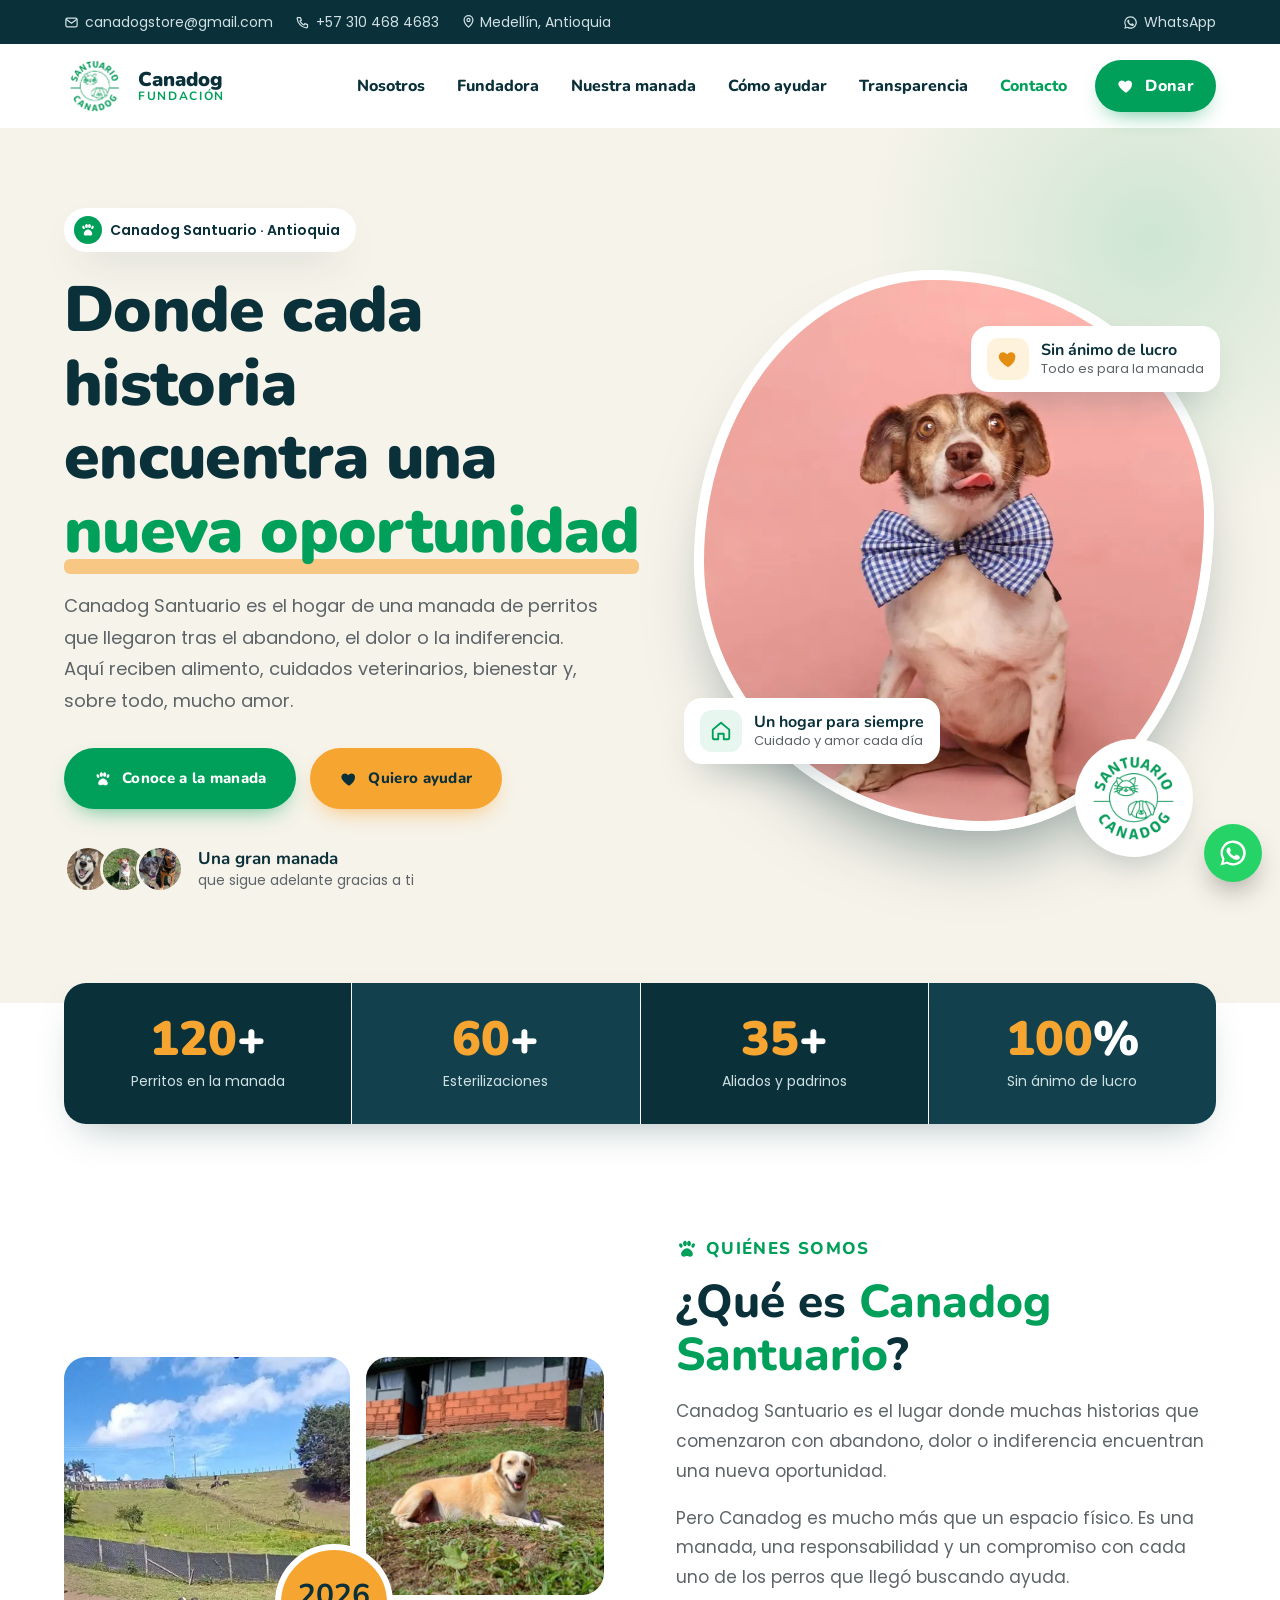
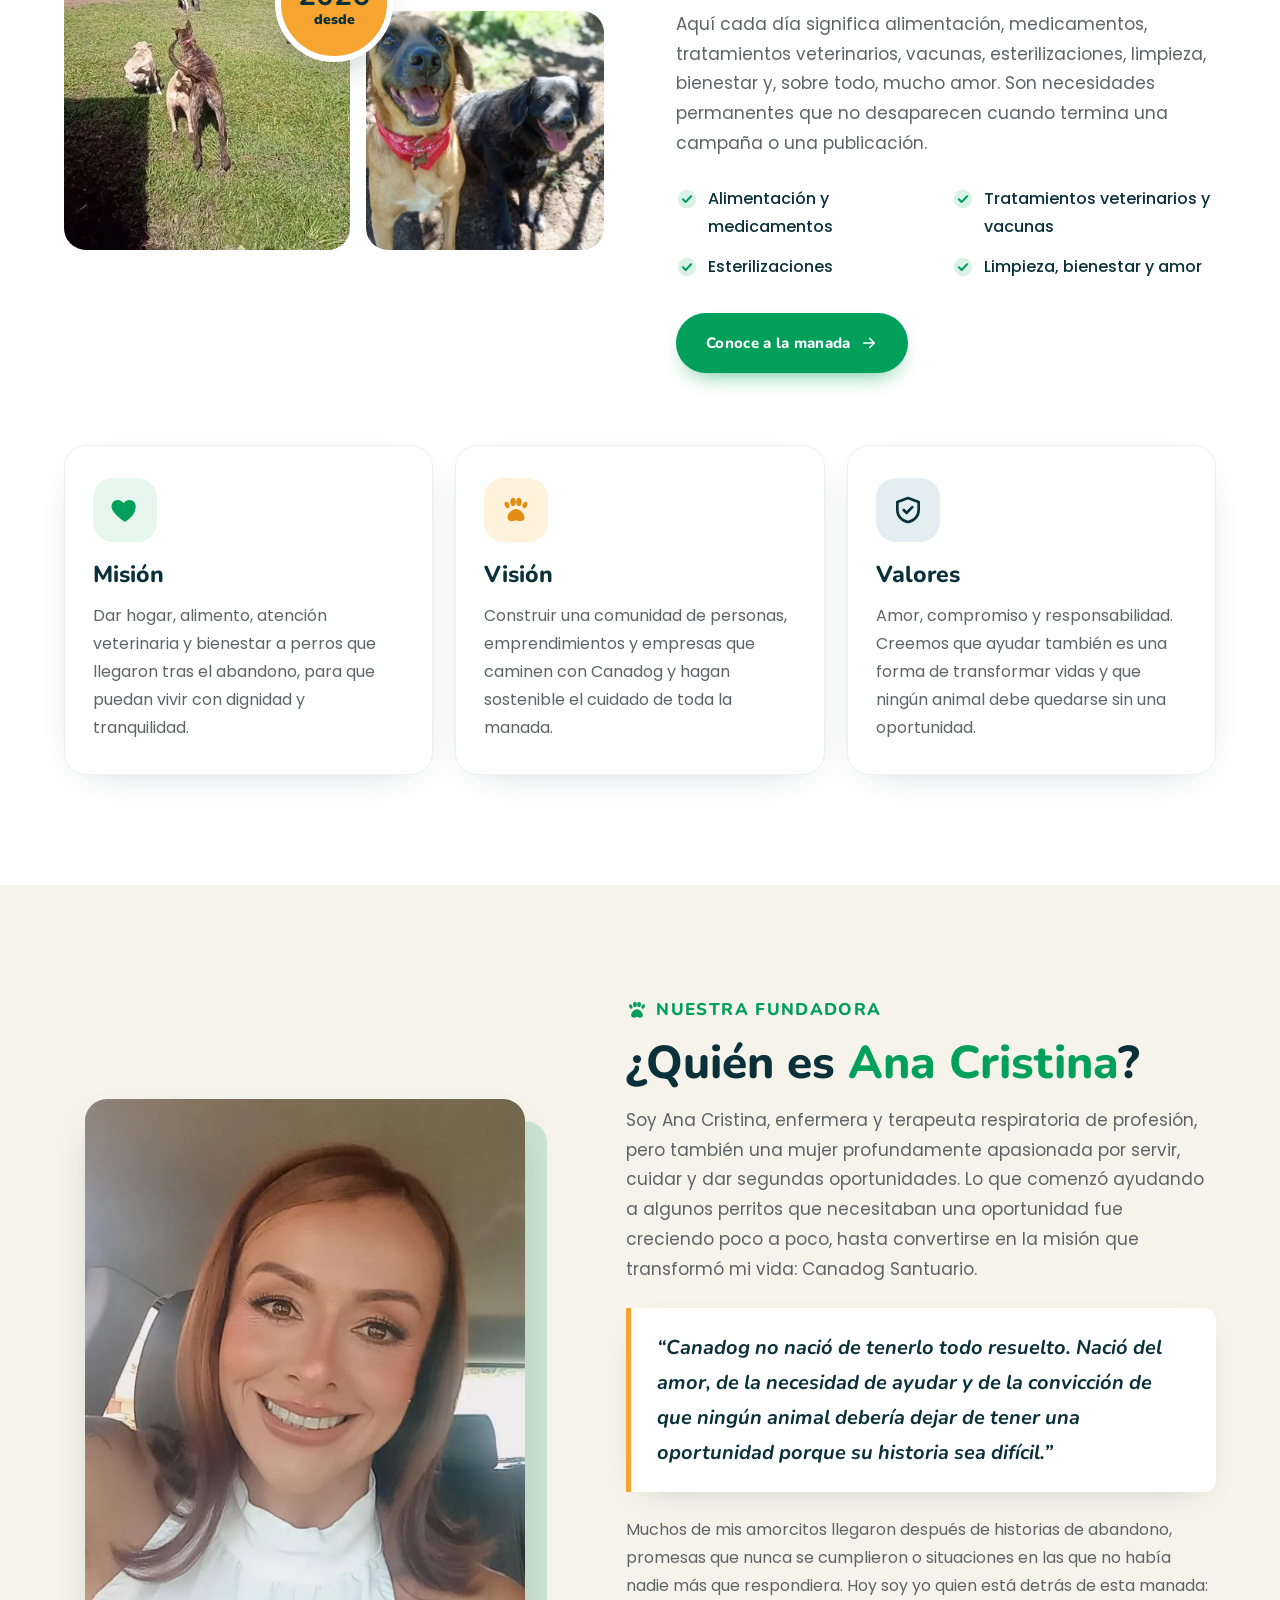
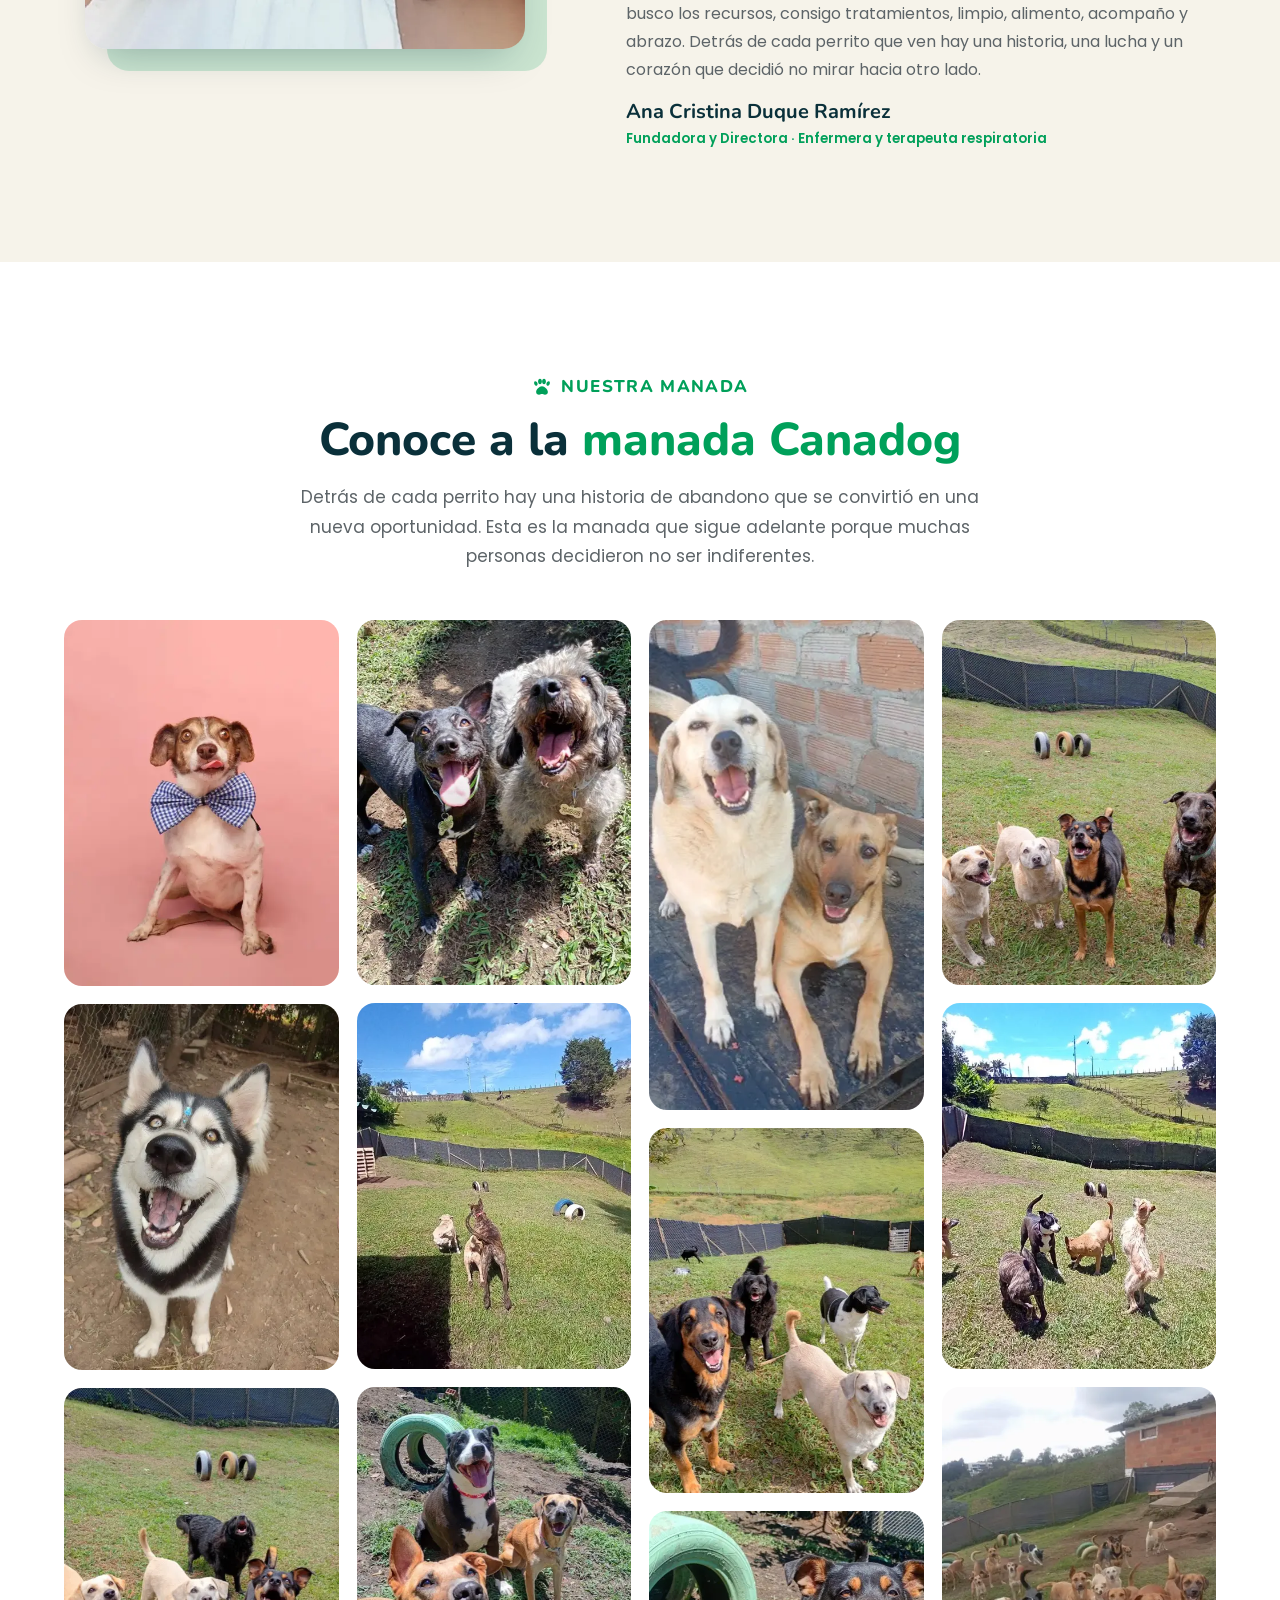
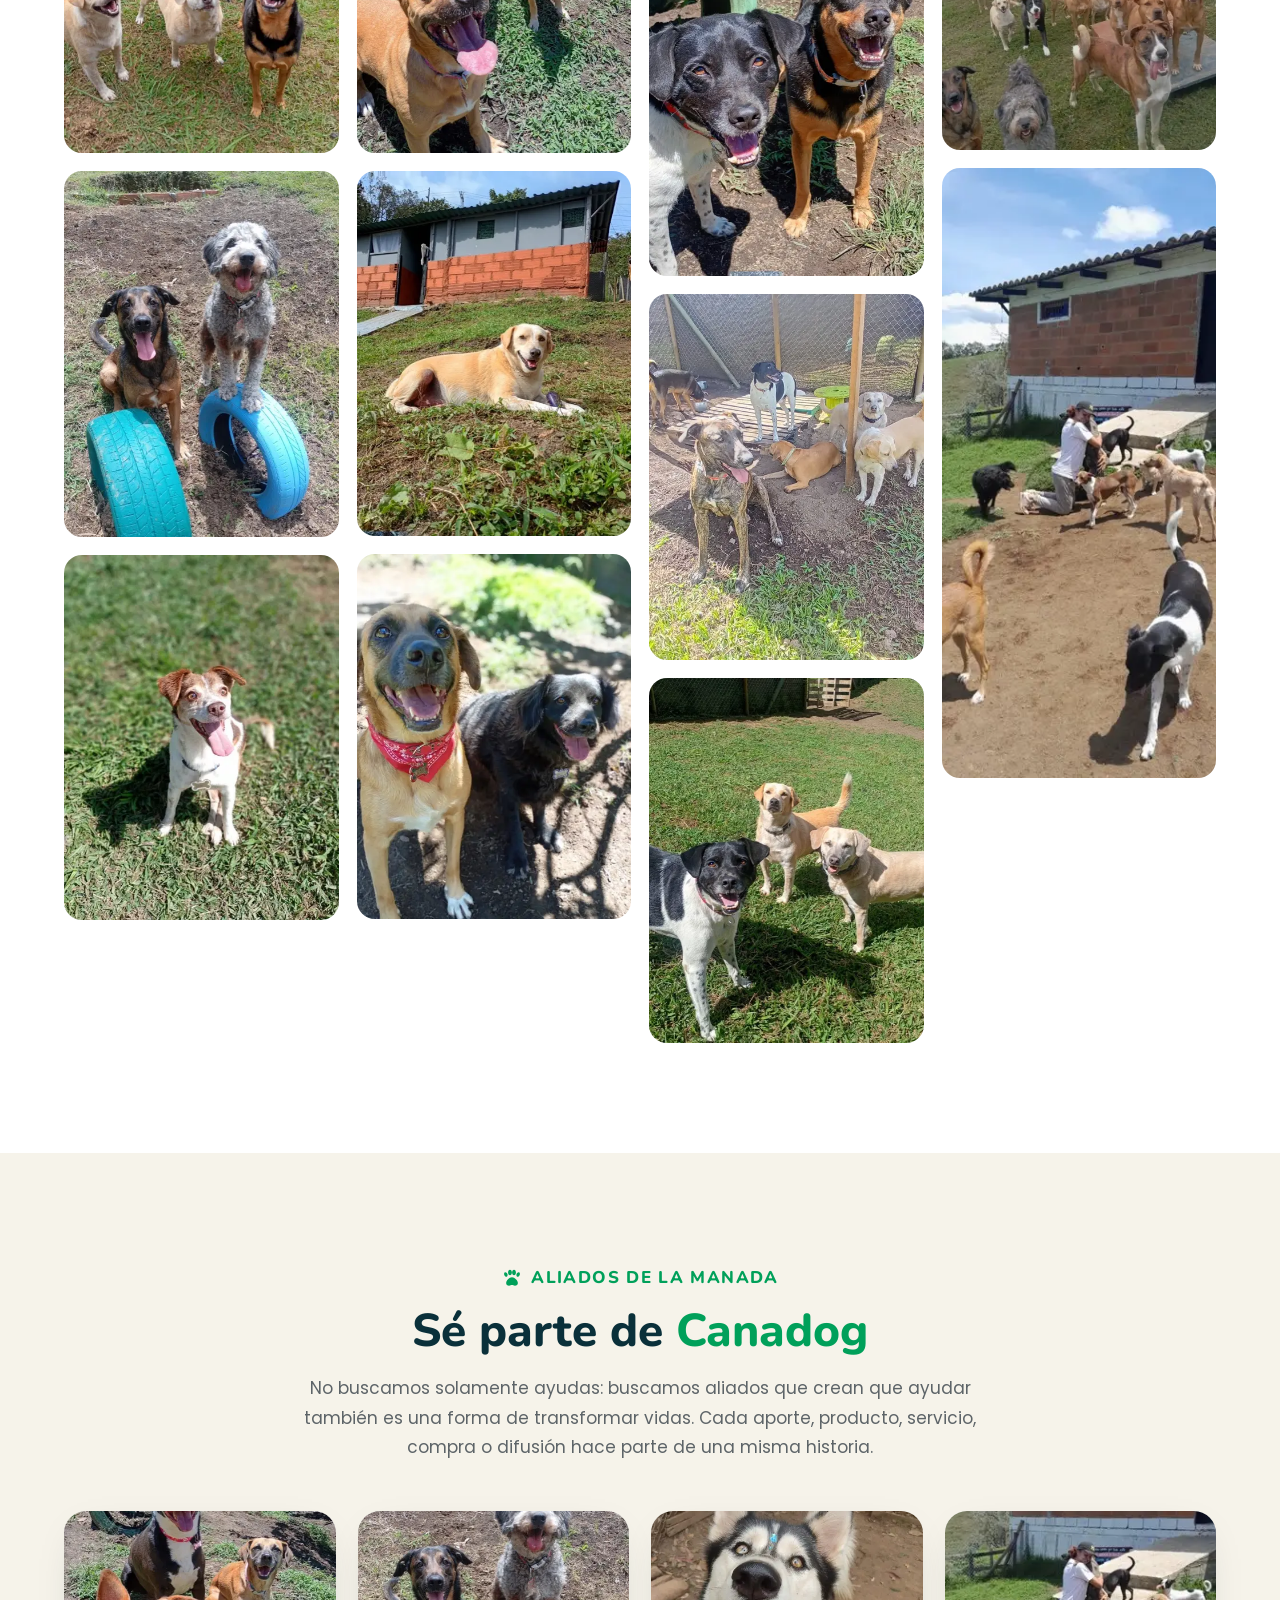
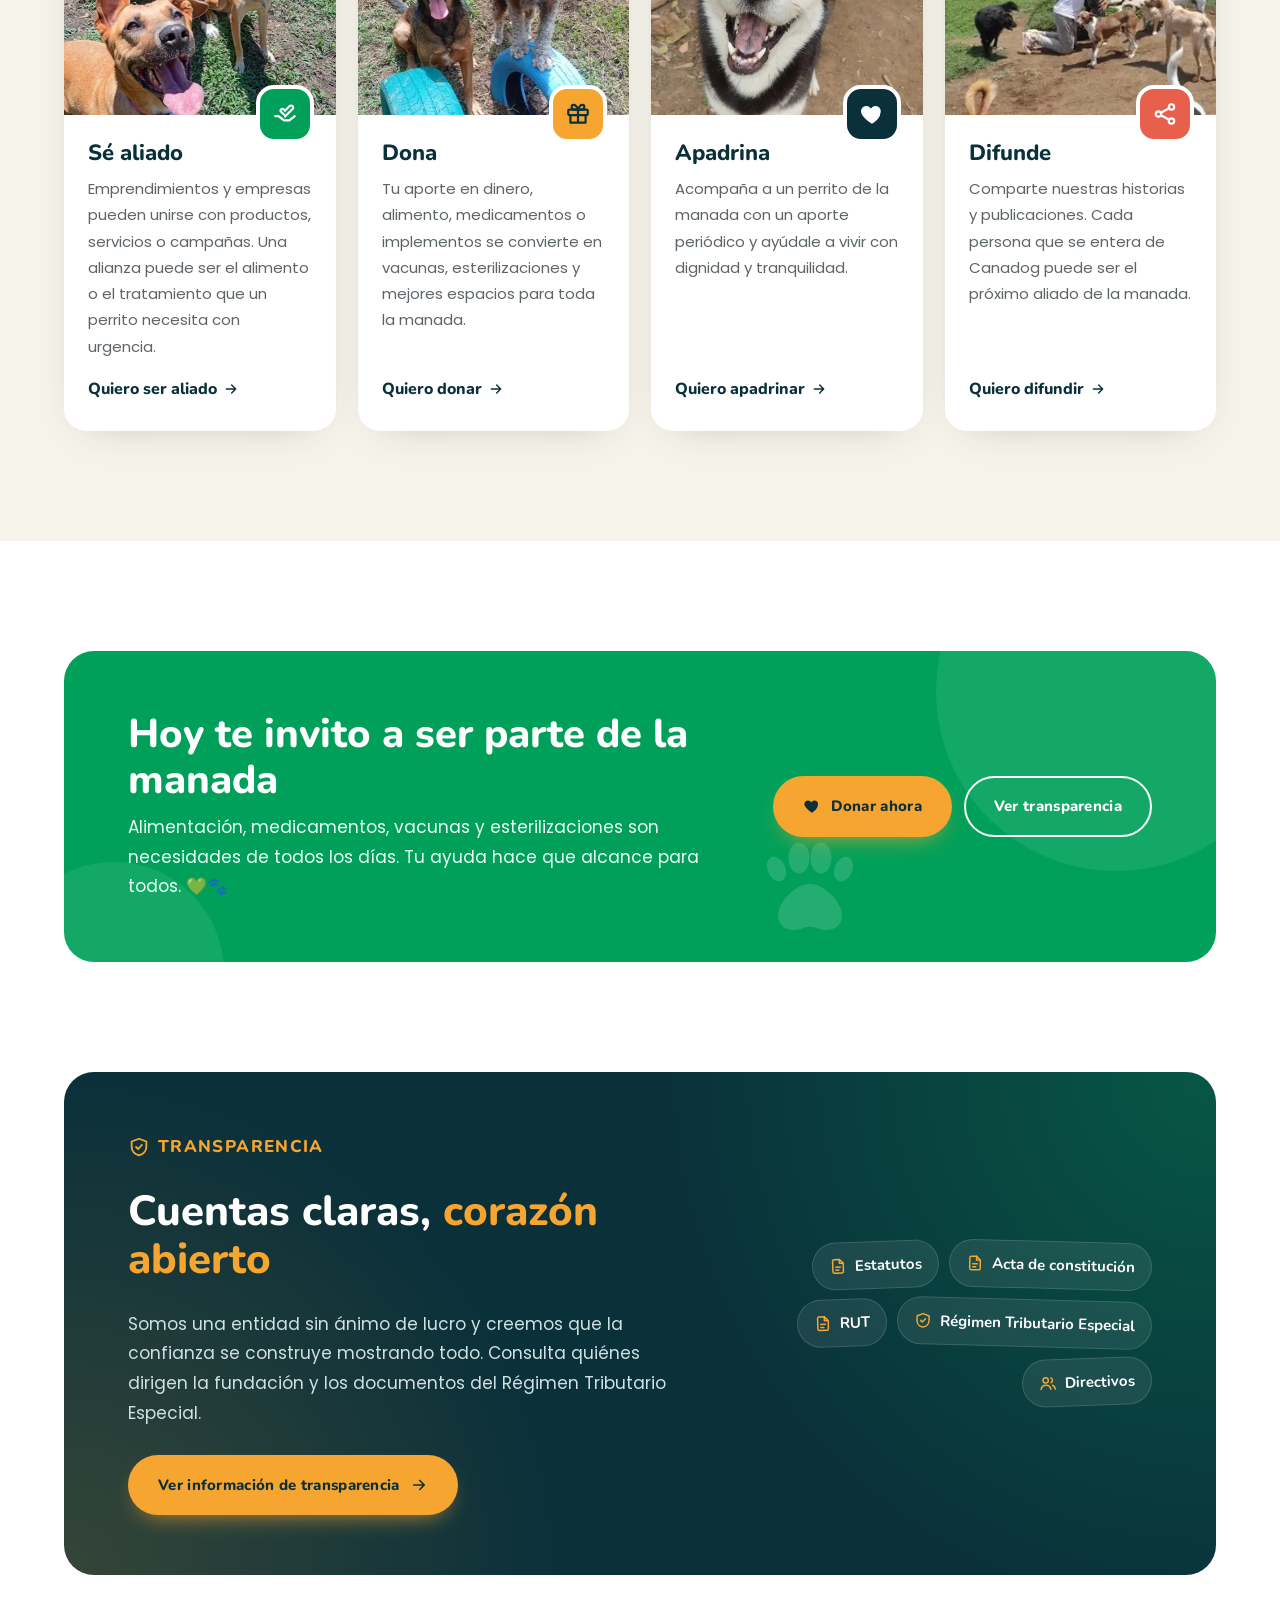
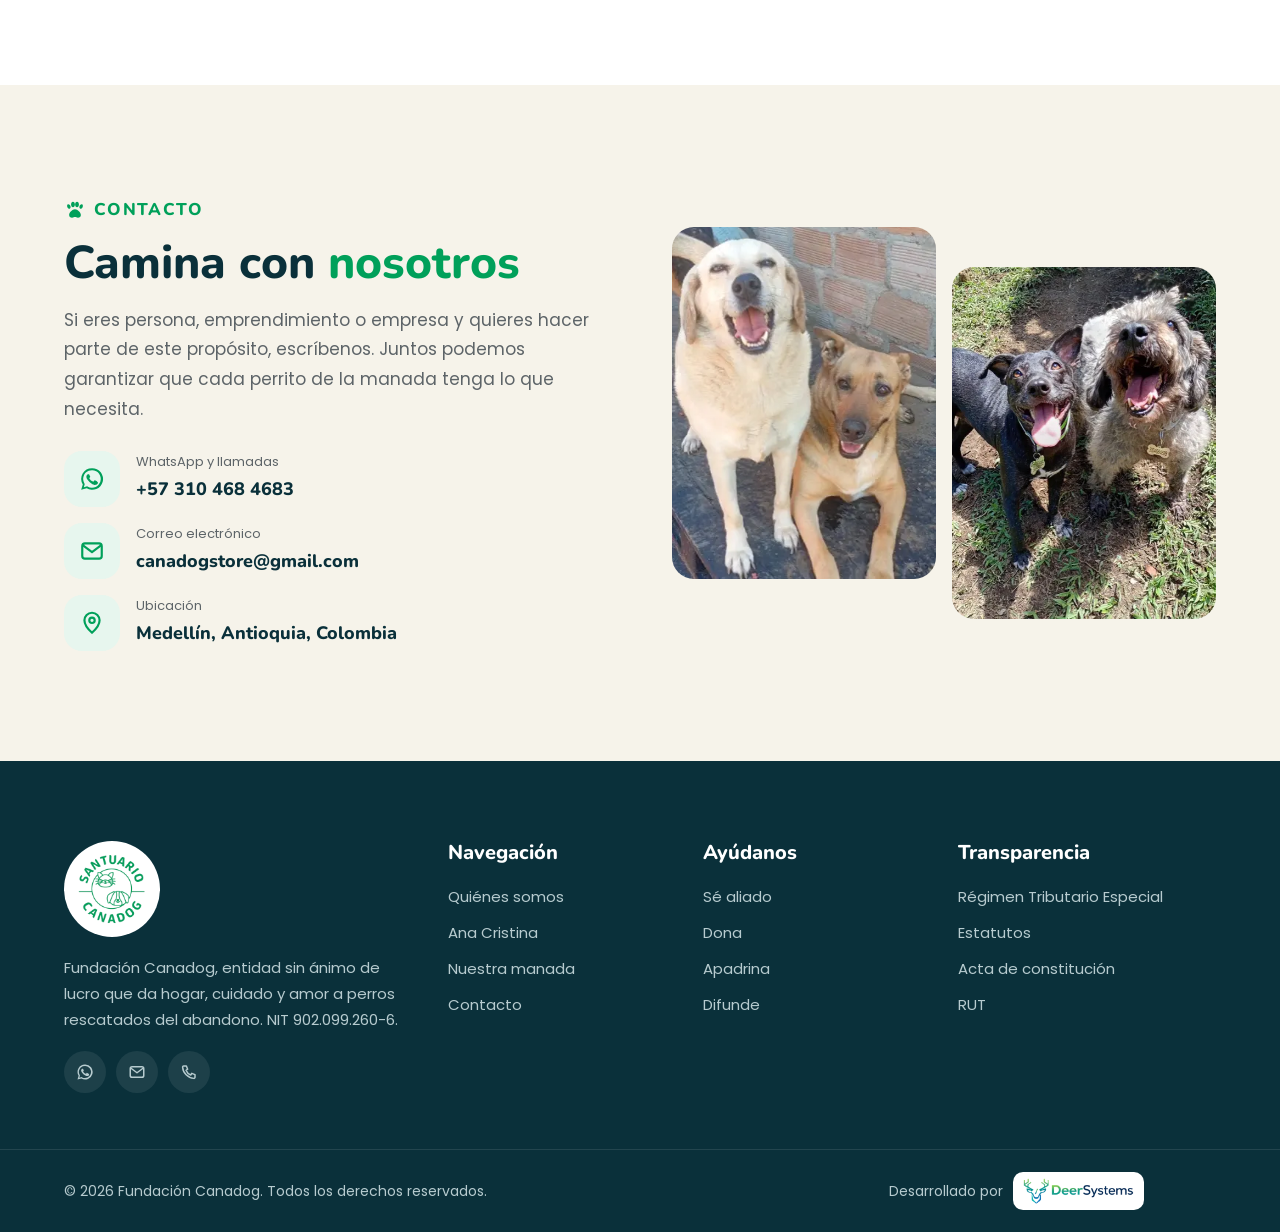
==== commit 25a243a5: "feat: página dedicada de transparencia y banner en el home - Nueva página /transparencia/ con direct" ====
--- a/index.html
+++ b/index.html
@@ -140,7 +140,7 @@
           <li><a href="#fundadora">Fundadora</a></li>
           <li><a href="#peludos">Nuestra manada</a></li>
           <li><a href="#ayudar">Cómo ayudar</a></li>
-          <li><a href="#transparencia">Transparencia</a></li>
+          <li><a href="transparencia/">Transparencia</a></li>
           <li><a href="#contacto">Contacto</a></li>
           <li class="nav__cta"><a class="btn btn--sm" href="#ayudar"><svg aria-hidden="true"><use href="#i-heart"/></svg>Donar</a></li>
         </ul>
@@ -185,7 +185,7 @@
           </div>
           <div class="hero__badge hero__badge--b floating floating--delay">
             <span class="ico"><svg aria-hidden="true"><use href="#i-heart"/></svg></span>
-            <span><strong>Sin ánimo de lucro</strong>NIT 902.099.260-6</span>
+            <span><strong>Sin ánimo de lucro</strong>Todo es para la manada</span>
           </div>
           <img class="hero__logo" src="assets/img/logo-canadog.webp" alt="" width="118" height="118" aria-hidden="true">
         </div>
@@ -371,100 +371,30 @@
           </div>
           <div class="cta-band__actions">
             <a class="btn btn--accent" href="https://wa.me/573104684683?text=Hola%2C%20quiero%20hacer%20una%20donaci%C3%B3n%20a%20Canadog" target="_blank" rel="noopener"><svg aria-hidden="true"><use href="#i-heart"/></svg>Donar ahora</a>
-            <a class="btn btn--ghost" href="#transparencia">Ver transparencia</a>
+            <a class="btn btn--ghost" href="transparencia/">Ver transparencia</a>
           </div>
           <svg class="paws-deco" aria-hidden="true" viewBox="0 0 24 24"><use href="#i-paw"/></svg>
         </div>
       </div>
     </section>
 
-    <!-- ============ TRANSPARENCIA / RTE ============ -->
-    <section class="section" id="transparencia" aria-labelledby="transparencia-title">
-      <div class="container">
-        <div class="section-title reveal">
-          <p class="sub-title"><svg aria-hidden="true"><use href="#i-shield"/></svg>Transparencia</p>
-          <h2 id="transparencia-title">Información para el <span>Régimen Tributario Especial</span></h2>
-          <p>En cumplimiento de la normatividad vigente (artículo 364-5 del Estatuto Tributario y el Decreto 2150 de 2017), la Fundación Canadog publica la información y los documentos exigidos para su calificación y permanencia en el Régimen Tributario Especial.</p>
-        </div>
-
-        <div class="transp">
-          <aside class="board-card reveal" aria-labelledby="directivos-title">
-            <h3 id="directivos-title">Directivos y órganos de control</h3>
-            <p class="muted">Personas que dirigen y vigilan la gestión de la fundación.</p>
-            <ul class="board-list">
-              <li class="board-item">
-                <span class="board-item__avatar" aria-hidden="true">AD</span>
-                <div><strong>Ana Cristina Duque Ramírez</strong><span>Directora y Representante Legal · Fundadora</span></div>
-              </li>
-              <li class="board-item">
-                <span class="board-item__avatar" aria-hidden="true">JH</span>
-                <div><strong>Jorge Luis Higuita Meneses</strong><span>Revisor Fiscal · T.P. 346230-T</span></div>
-              </li>
-              <li class="board-item board-item--pending">
-                <span class="board-item__avatar" aria-hidden="true">+</span>
-                <div><strong>Futuros directivos</strong><span>Se publicarán aquí una vez sean nombrados.</span></div>
-              </li>
-            </ul>
-            <div class="entity-data">
-              <span><b>Razón social:</b> Fundación Canadog</span>
-              <span><b>NIT:</b> 902.099.260-6</span>
-              <span><b>Constitución:</b> 23 de junio de 2026</span>
-              <span><b>Registro:</b> Cámara de Comercio de Medellín para Antioquia, 24 de agosto de 2026</span>
-              <span><b>Domicilio:</b> Medellín, Antioquia</span>
-            </div>
-          </aside>
-
-          <div class="reveal">
-            <h3 class="sr-only">Documentos exigidos</h3>
-            <ul class="docs">
-              <li class="doc doc--pending">
-                <span class="doc__ico"><svg aria-hidden="true"><use href="#i-file"/></svg></span>
-                <div><h3>Informe de resultados</h3><p>Informe anual de gestión y resultados de la fundación.</p></div>
-                <div class="doc__action"><span class="tag">Próximamente</span></div>
-              </li>
-              <li class="doc doc--pending">
-                <span class="doc__ico"><svg aria-hidden="true"><use href="#i-file"/></svg></span>
-                <div><h3>Certificación del representante legal</h3><p>Certificación del representante legal y revisor fiscal sobre el cumplimiento de requisitos del RTE.</p></div>
-                <div class="doc__action"><span class="tag">Próximamente</span></div>
-              </li>
-              <li class="doc">
-                <span class="doc__ico"><svg aria-hidden="true"><use href="#i-file"/></svg></span>
-                <div><h3>Acta de constitución</h3><p>Acta de la Asamblea de Constitución de la Fundación Canadog. PDF · 158 KB</p></div>
-                <div class="doc__action"><a class="btn btn--sm" href="assets/docs/acta-constitucion-fundacion-canadog.pdf" target="_blank" rel="noopener" type="application/pdf">Ver PDF</a></div>
-              </li>
-              <li class="doc">
-                <span class="doc__ico"><svg aria-hidden="true"><use href="#i-file"/></svg></span>
-                <div><h3>Estatutos</h3><p>Estatutos completos de la Fundación Canadog. PDF · 3,5 MB</p></div>
-                <div class="doc__action"><a class="btn btn--sm" href="assets/docs/estatutos-fundacion-canadog.pdf" target="_blank" rel="noopener" type="application/pdf">Ver PDF</a></div>
-              </li>
-              <li class="doc doc--pending">
-                <span class="doc__ico"><svg aria-hidden="true"><use href="#i-file"/></svg></span>
-                <div><h3>Estados financieros</h3><p>Estados financieros del último periodo fiscal.</p></div>
-                <div class="doc__action"><span class="tag">Próximamente</span></div>
-              </li>
-              <li class="doc doc--pending">
-                <span class="doc__ico"><svg aria-hidden="true"><use href="#i-file"/></svg></span>
-                <div><h3>Certificado de existencia y representación legal</h3><p>Expedido por la Cámara de Comercio de Medellín para Antioquia.</p></div>
-                <div class="doc__action"><span class="tag">Próximamente</span></div>
-              </li>
-              <li class="doc doc--pending">
-                <span class="doc__ico"><svg aria-hidden="true"><use href="#i-file"/></svg></span>
-                <div><h3>Acta de autorización al representante legal</h3><p>Acta que autoriza al representante legal a solicitar la calificación en el Régimen Tributario Especial.</p></div>
-                <div class="doc__action"><span class="tag">Próximamente</span></div>
-              </li>
-              <li class="doc doc--pending">
-                <span class="doc__ico"><svg aria-hidden="true"><use href="#i-file"/></svg></span>
-                <div><h3>Certificación de antecedentes</h3><p>Certificación de antecedentes judiciales y disciplinarios de directivos y miembros.</p></div>
-                <div class="doc__action"><span class="tag">Próximamente</span></div>
-              </li>
-              <li class="doc">
-                <span class="doc__ico"><svg aria-hidden="true"><use href="#i-file"/></svg></span>
-                <div><h3>RUT</h3><p>Registro Único Tributario de la Fundación Canadog. PDF · 264 KB</p></div>
-                <div class="doc__action"><a class="btn btn--sm" href="assets/docs/rut-fundacion-canadog.pdf" target="_blank" rel="noopener" type="application/pdf">Ver PDF</a></div>
-              </li>
-            </ul>
-            <p class="docs-note">¿Necesitas información adicional? Escríbenos a <a href="mailto:canadogstore@gmail.com">canadogstore@gmail.com</a>.</p>
-          </div>
+    <!-- ============ BANNER TRANSPARENCIA ============ -->
+    <section class="section" aria-labelledby="transp-banner-title">
+      <div class="container">
+        <div class="transp-banner reveal">
+          <div class="transp-banner__text">
+            <p class="sub-title"><svg aria-hidden="true"><use href="#i-shield"/></svg>Transparencia</p>
+            <h2 id="transp-banner-title">Cuentas claras, <span>corazón abierto</span></h2>
+            <p>Somos una entidad sin ánimo de lucro y creemos que la confianza se construye mostrando todo. Consulta quiénes dirigen la fundación y los documentos del Régimen Tributario Especial.</p>
+            <a class="btn btn--accent" href="transparencia/">Ver información de transparencia <svg aria-hidden="true"><use href="#i-arrow"/></svg></a>
+          </div>
+          <ul class="transp-banner__docs" aria-label="Información disponible">
+            <li><svg aria-hidden="true"><use href="#i-file"/></svg>Estatutos</li>
+            <li><svg aria-hidden="true"><use href="#i-file"/></svg>Acta de constitución</li>
+            <li><svg aria-hidden="true"><use href="#i-file"/></svg>RUT</li>
+            <li><svg aria-hidden="true"><use href="#i-shield"/></svg>Régimen Tributario Especial</li>
+            <li><svg aria-hidden="true"><use href="#i-users"/></svg>Directivos</li>
+          </ul>
         </div>
       </div>
     </section>
@@ -537,7 +467,7 @@
         <nav aria-labelledby="f-transp">
           <h2 id="f-transp">Transparencia</h2>
           <ul class="footer-links">
-            <li><a href="#transparencia">Régimen Tributario Especial</a></li>
+            <li><a href="transparencia/">Régimen Tributario Especial</a></li>
             <li><a href="assets/docs/estatutos-fundacion-canadog.pdf" target="_blank" rel="noopener">Estatutos</a></li>
             <li><a href="assets/docs/acta-constitucion-fundacion-canadog.pdf" target="_blank" rel="noopener">Acta de constitución</a></li>
             <li><a href="assets/docs/rut-fundacion-canadog.pdf" target="_blank" rel="noopener">RUT</a></li>
--- a/assets/css/styles.css
+++ b/assets/css/styles.css
@@ -369,11 +369,37 @@
 .cta-band .btn--ghost:hover { background: #fff; color: var(--dark); }
 .paws-deco { position: absolute; right: 30%; bottom: 14px; width: 120px; opacity: .14; color: #fff; }
 
+/* ---------- Banner de transparencia (home) ---------- */
+.transp-banner {
+  position: relative; overflow: hidden; border-radius: 30px; background: var(--dark); color: #cfe0e3;
+  padding: 44px 26px; display: grid; gap: 32px; align-items: center;
+  background-image:
+    radial-gradient(circle at 100% 0%, rgba(0, 160, 90, .35), transparent 45%),
+    radial-gradient(circle at 0% 100%, rgba(247, 165, 49, .18), transparent 40%);
+}
+@media (min-width: 900px) { .transp-banner { grid-template-columns: 1.25fr 1fr; padding: 60px 64px; gap: 48px; } }
+.transp-banner .sub-title { color: var(--accent); }
+.transp-banner h2 { color: #fff; font-size: clamp(28px, 3.8vw, 42px); }
+.transp-banner h2 span { color: var(--accent); }
+.transp-banner p { font-size: 17px; margin-bottom: 26px; }
+.transp-banner__docs { display: flex; flex-wrap: wrap; gap: 10px; }
+@media (min-width: 900px) { .transp-banner__docs { justify-content: flex-end; } }
+.transp-banner__docs li {
+  display: inline-flex; align-items: center; gap: 8px; padding: 10px 16px; border-radius: 999px;
+  background: rgba(255, 255, 255, .08); border: 1px solid rgba(255, 255, 255, .14); color: #fff;
+  font-family: var(--font-head); font-weight: 700; font-size: 15px;
+}
+.transp-banner__docs li:nth-child(odd) { transform: rotate(-2deg); }
+.transp-banner__docs li:nth-child(even) { transform: rotate(1.5deg); }
+.transp-banner__docs svg { width: 18px; height: 18px; color: var(--accent); }
+
+.text-green { color: var(--green); }
+
 /* ---------- Transparencia ---------- */
 .transp { display: grid; gap: 40px; }
 @media (min-width: 992px) { .transp { grid-template-columns: .85fr 1.15fr; gap: 56px; align-items: start; } }
 .board-card { background: var(--dark); color: #cfe0e3; border-radius: var(--radius); padding: 32px 28px; position: relative; overflow: hidden; }
-.board-card h3 { color: #fff; font-size: 24px; }
+.board-card h2, .board-card h3 { color: #fff; font-size: 24px; }
 .board-card .muted { font-size: 14px; }
 .board-list { display: grid; gap: 14px; margin-top: 22px; }
 .board-item { display: flex; gap: 14px; align-items: center; background: rgba(255, 255, 255, .06); border-radius: 16px; padding: 14px 16px; }
@@ -460,7 +486,7 @@
 .page-hero { background: var(--cream); padding: 64px 0 72px; text-align: center; position: relative; overflow: hidden; }
 .page-hero h1 { font-size: clamp(34px, 5vw, 54px); font-weight: 900; }
 .page-hero p { max-width: 680px; margin: 0 auto; font-size: 17px; }
-.breadcrumb { display: flex; justify-content: center; gap: 8px; font-size: 14px; margin-bottom: 14px; flex-wrap: wrap; }
+.breadcrumb { display: flex; justify-content: center; gap: 8px; font-size: 14px; margin: 0 0 14px; padding: 0; list-style: none; flex-wrap: wrap; }
 .breadcrumb li + li::before { content: "/"; margin-right: 8px; color: #b3ad9b; }
 .breadcrumb [aria-current] { color: var(--green); font-weight: 600; }
 
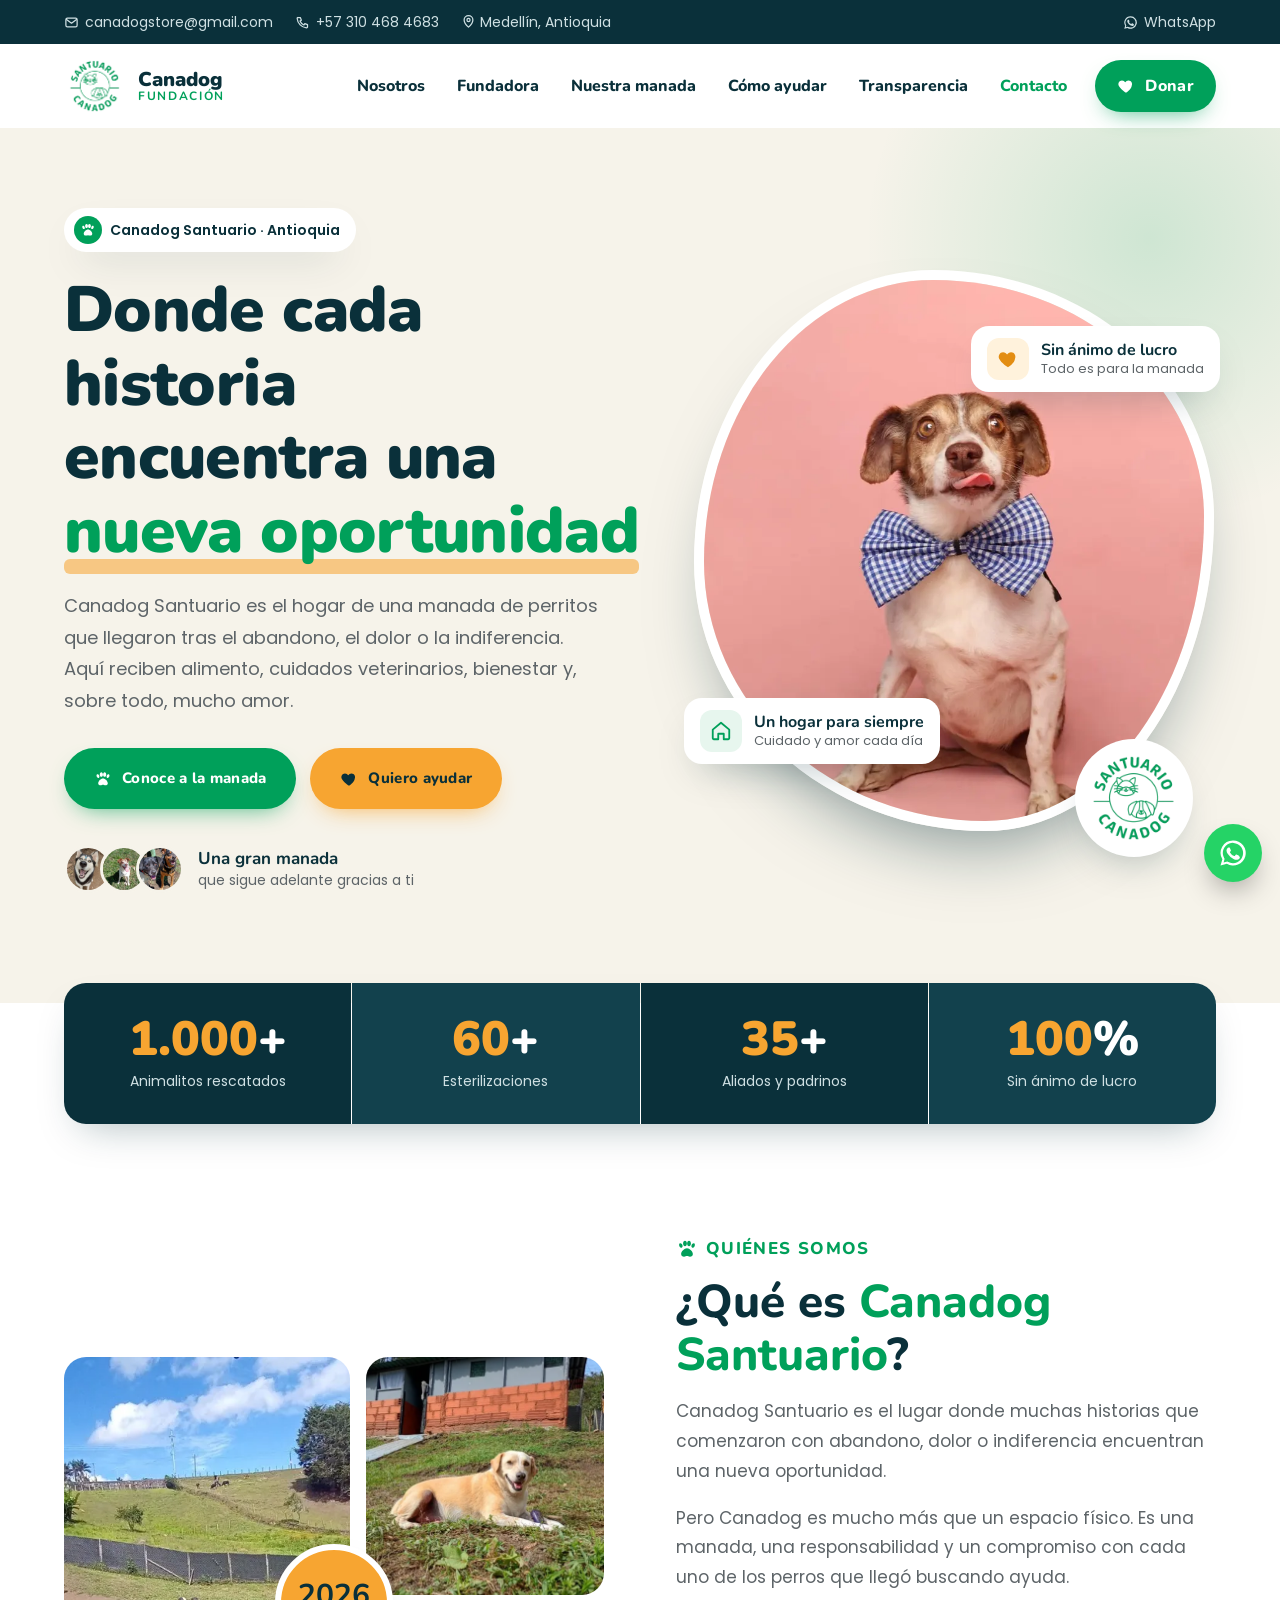
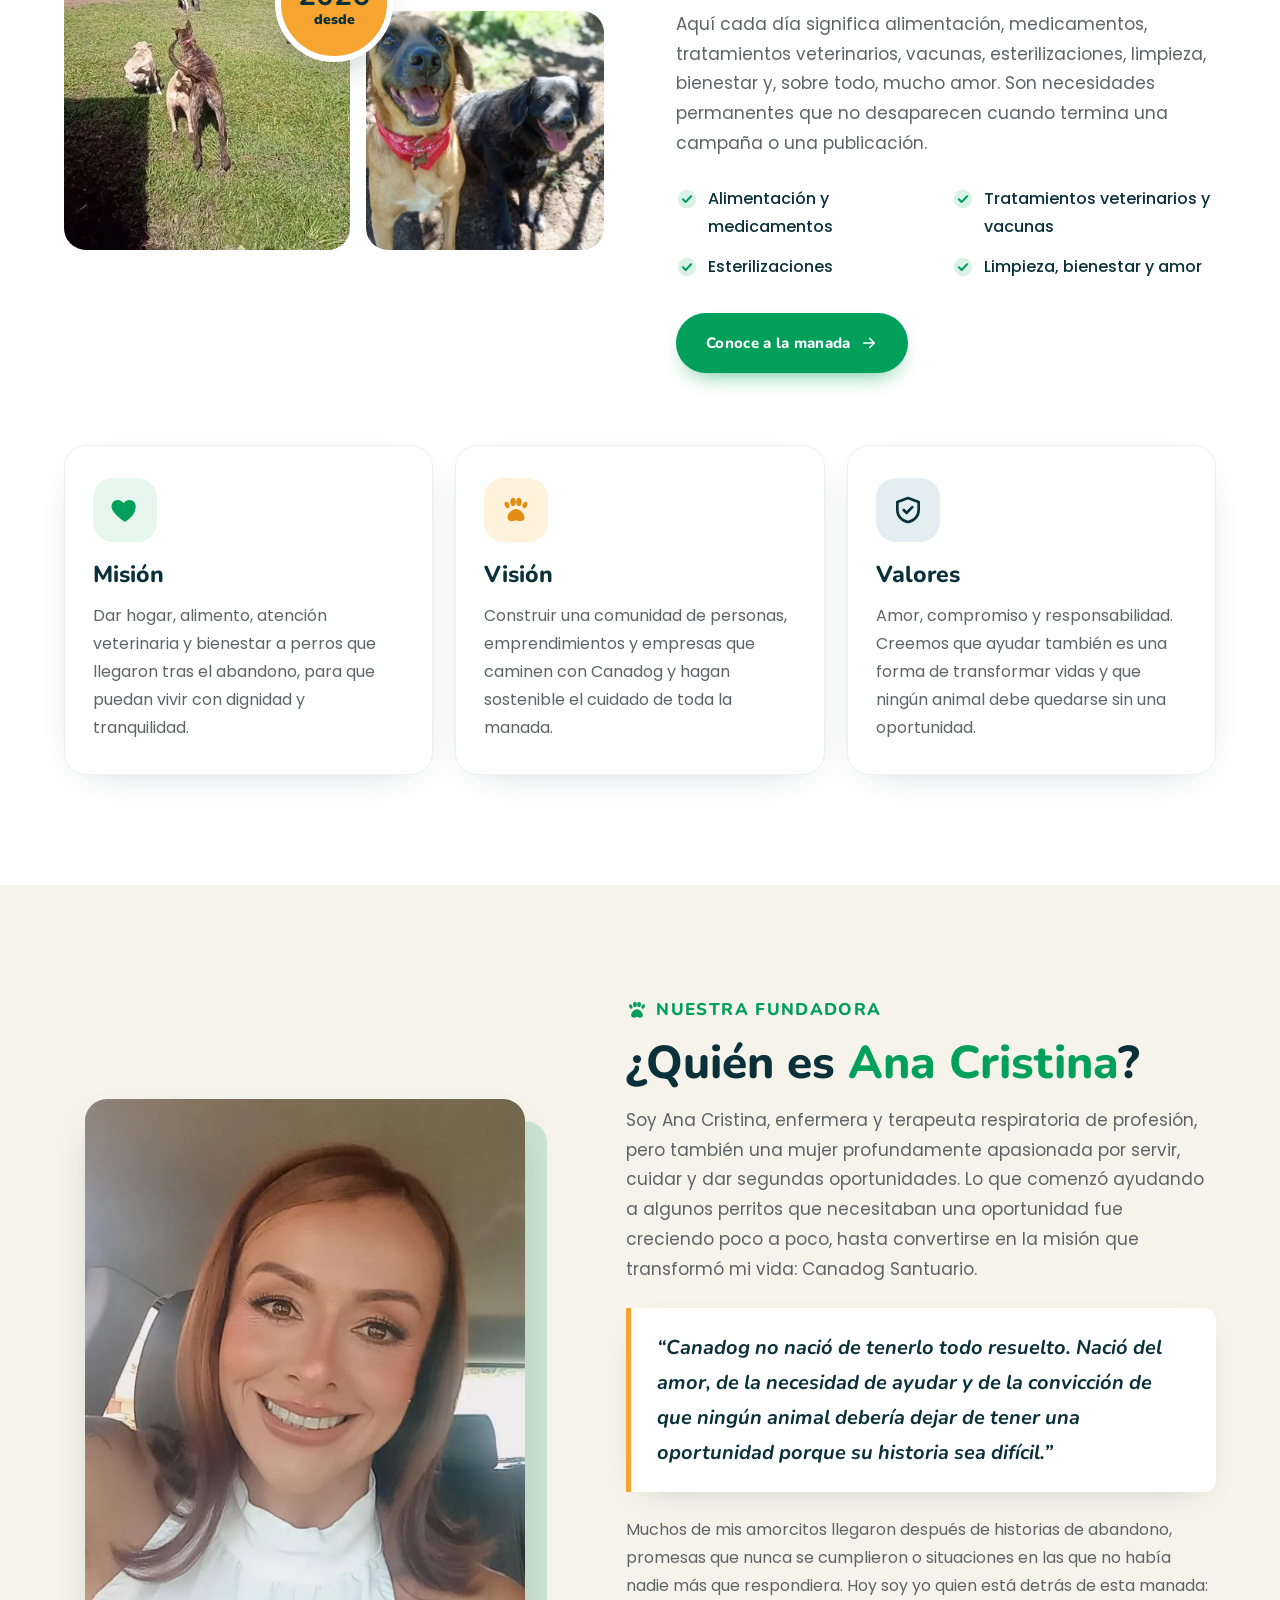
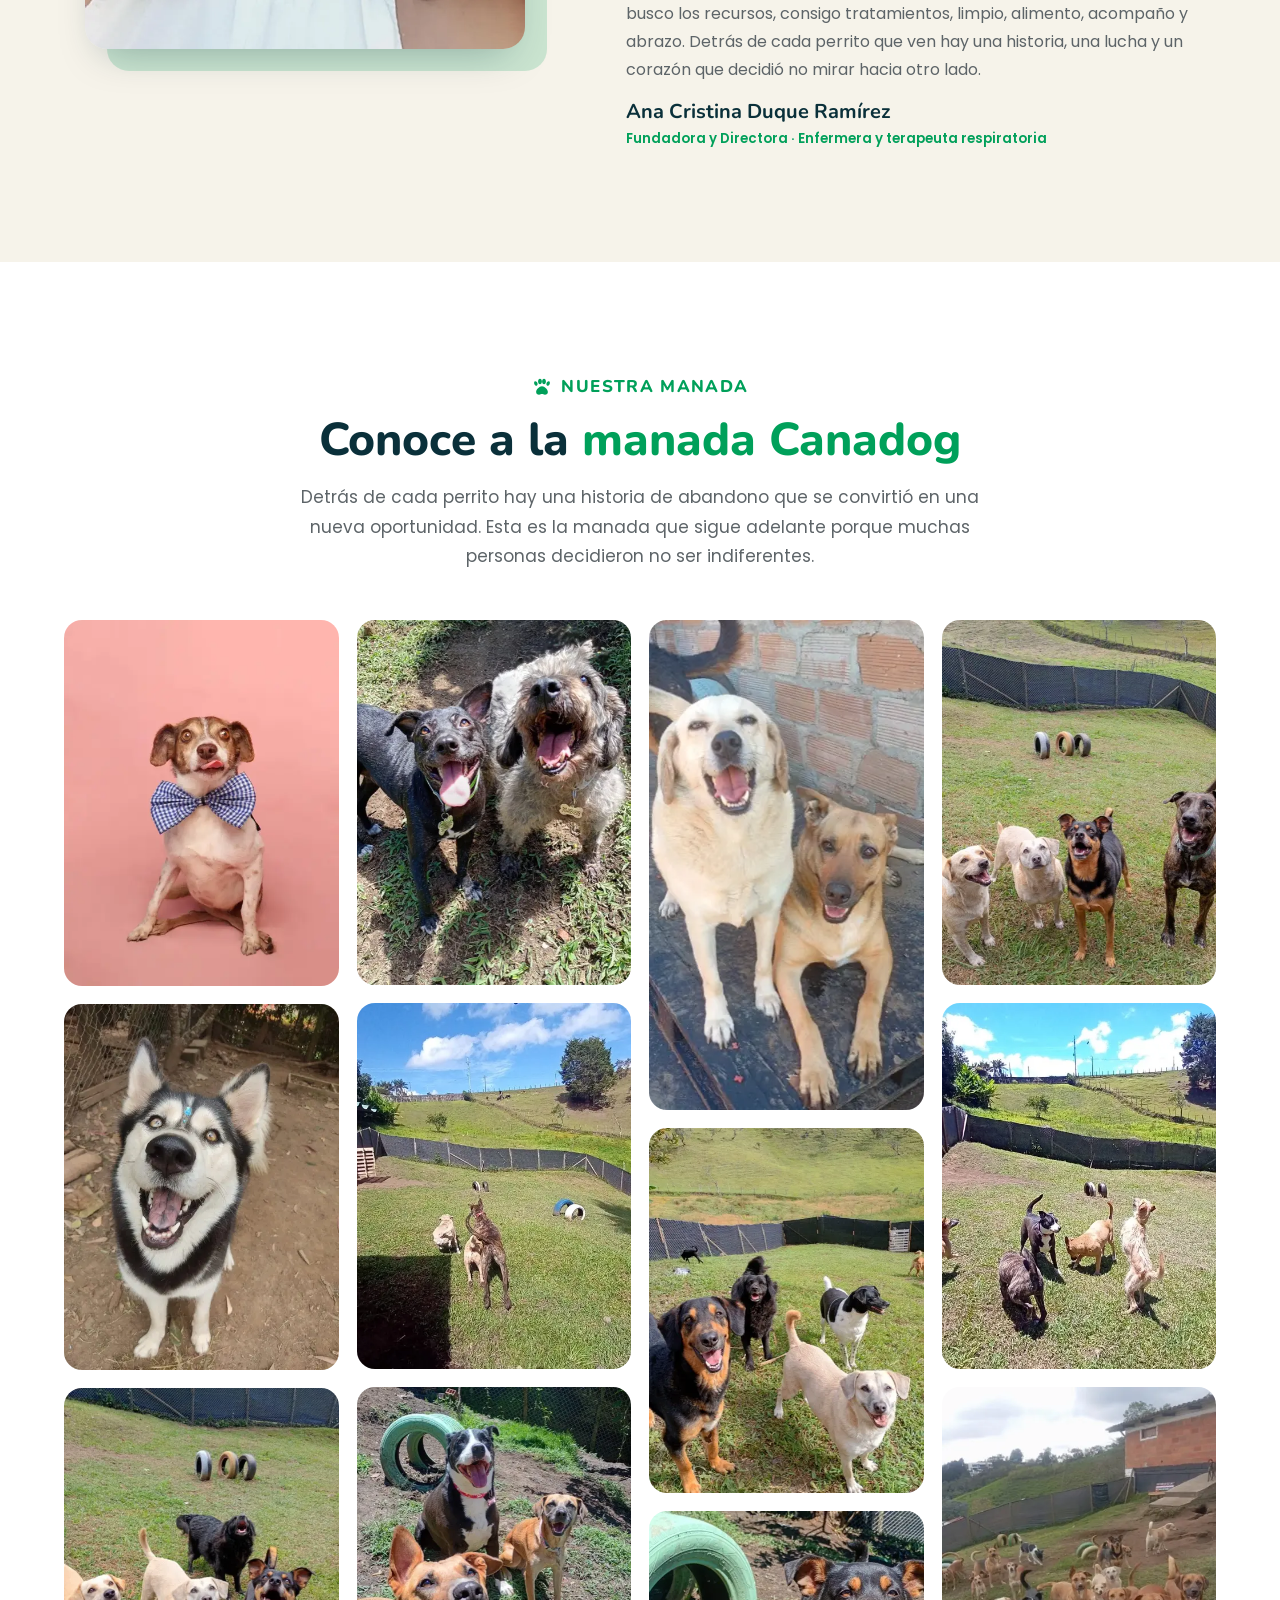
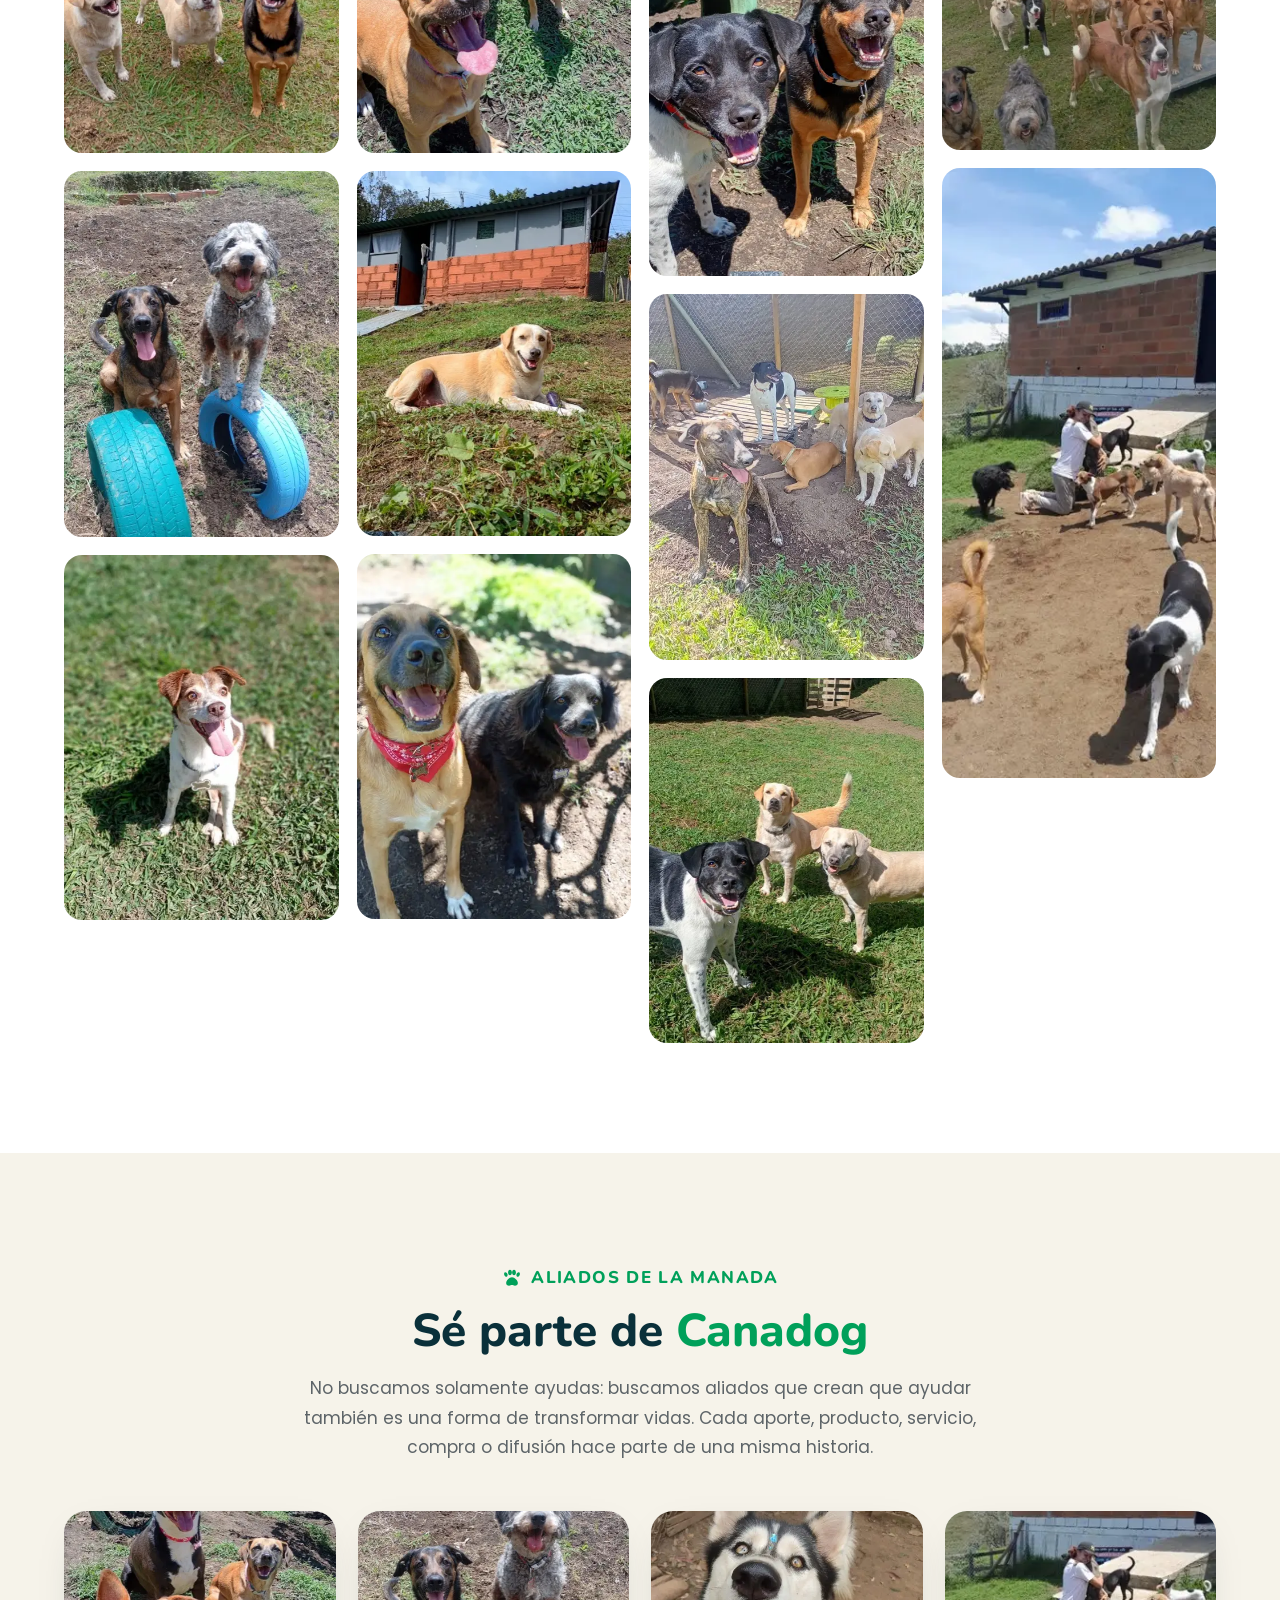
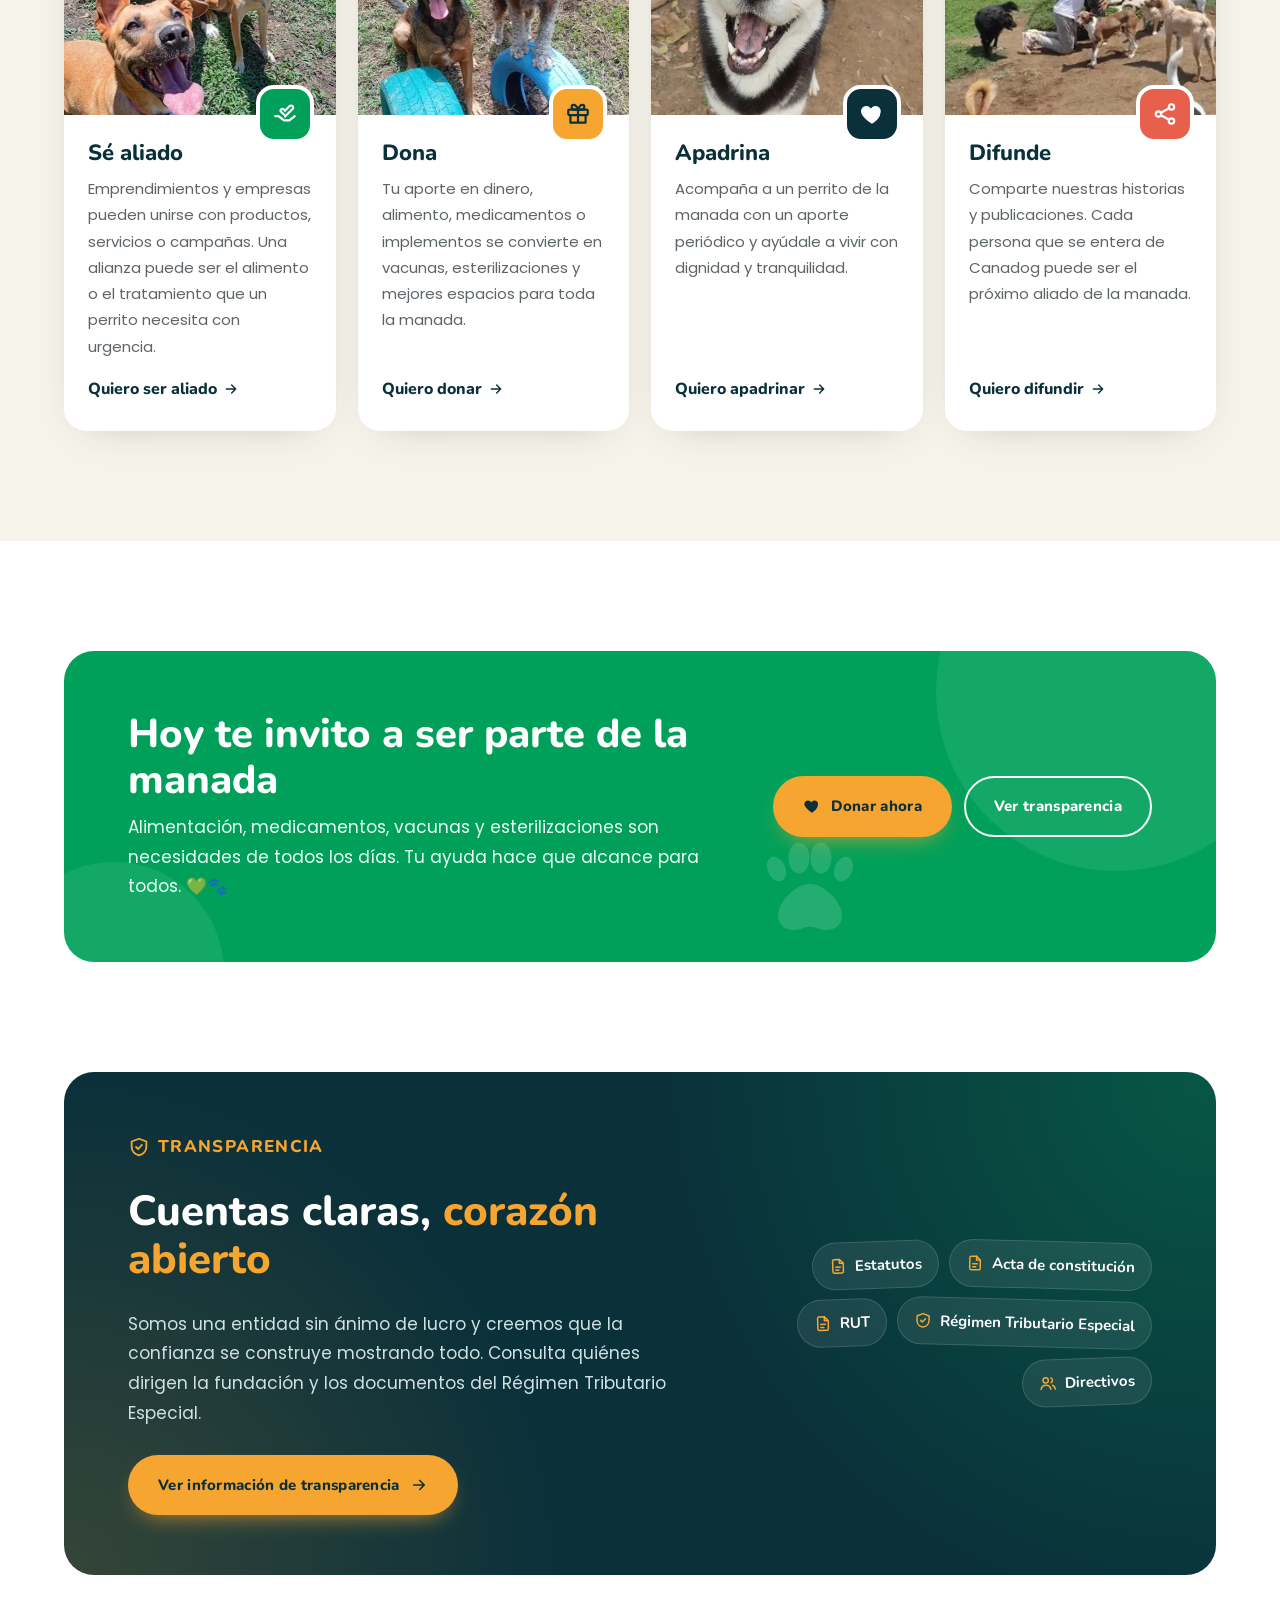
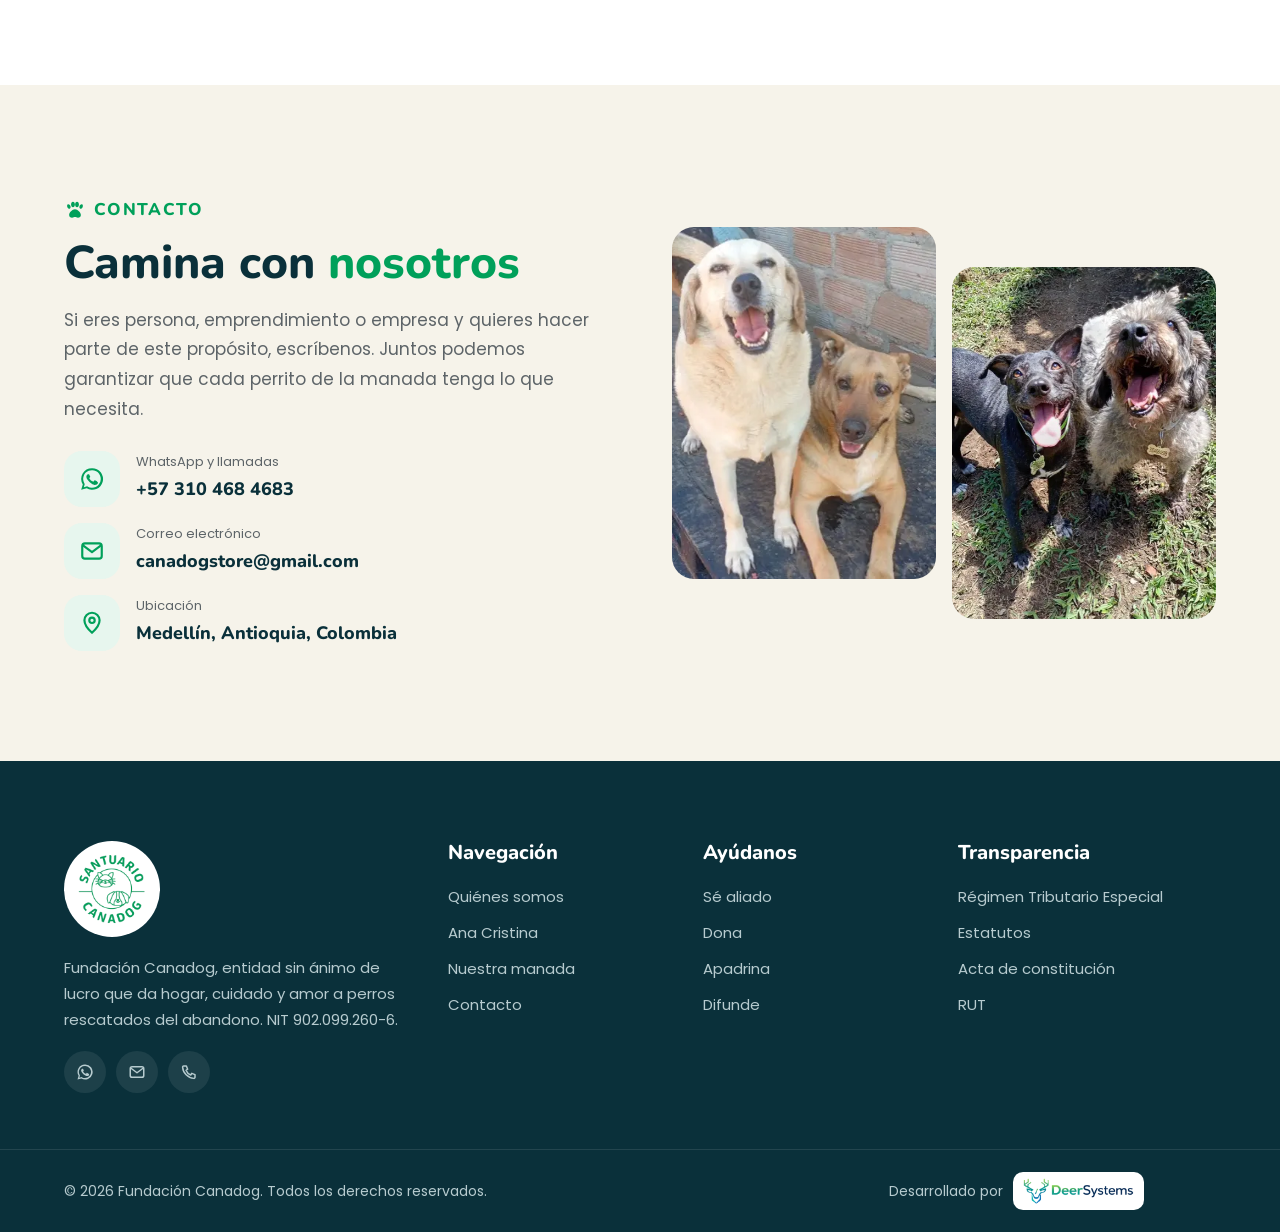
==== commit 7fc0fdd8: "content: más de 1.000 animalitos rescatados en las cifras y la meta descripción Co-Authored-By: Clau" ====
--- a/index.html
+++ b/index.html
@@ -4,7 +4,7 @@
   <meta charset="utf-8">
   <meta name="viewport" content="width=device-width, initial-scale=1">
   <title>Fundación Canadog | Santuario de perros rescatados en Medellín, Antioquia</title>
-  <meta name="description" content="Canadog Santuario es el hogar de una manada de perros rescatados del abandono en Antioquia. Alimentación, tratamientos veterinarios, esterilizaciones y mucho amor. Dona, apadrina o sé aliado.">
+  <meta name="description" content="Canadog Santuario: más de 1.000 animalitos rescatados del abandono en Antioquia. Alimentación, tratamientos veterinarios, esterilizaciones y mucho amor. Dona, apadrina o sé aliado.">
   <meta name="keywords" content="Fundación Canadog, Canadog Santuario, santuario de perros Antioquia, perros rescatados Medellín, apadrinar perros, donar a fundación animal, aliados fundación animales, Ana Cristina Duque">
   <meta name="author" content="Fundación Canadog">
   <meta name="robots" content="index, follow, max-image-preview:large">
@@ -193,11 +193,11 @@
     </section>
 
     <!-- ============ CONTADORES ============ -->
-    <!-- PLACEHOLDER: reemplazar las cifras por datos reales de la fundación -->
+    <!-- PLACEHOLDER: "1.000+ animalitos rescatados" es real; las demás cifras aún son de ejemplo -->
     <section class="stats" aria-label="Canadog en cifras">
       <div class="container">
         <div class="stats__grid">
-          <div class="stat"><strong><span data-count="120">120</span>+</strong><p>Perritos en la manada</p></div>
+          <div class="stat"><strong><span data-count="1000">1.000</span>+</strong><p>Animalitos rescatados</p></div>
           <div class="stat"><strong><span data-count="60">60</span>+</strong><p>Esterilizaciones</p></div>
           <div class="stat"><strong><span data-count="35">35</span>+</strong><p>Aliados y padrinos</p></div>
           <div class="stat"><strong><span data-count="100">100</span>%</strong><p>Sin ánimo de lucro</p></div>
